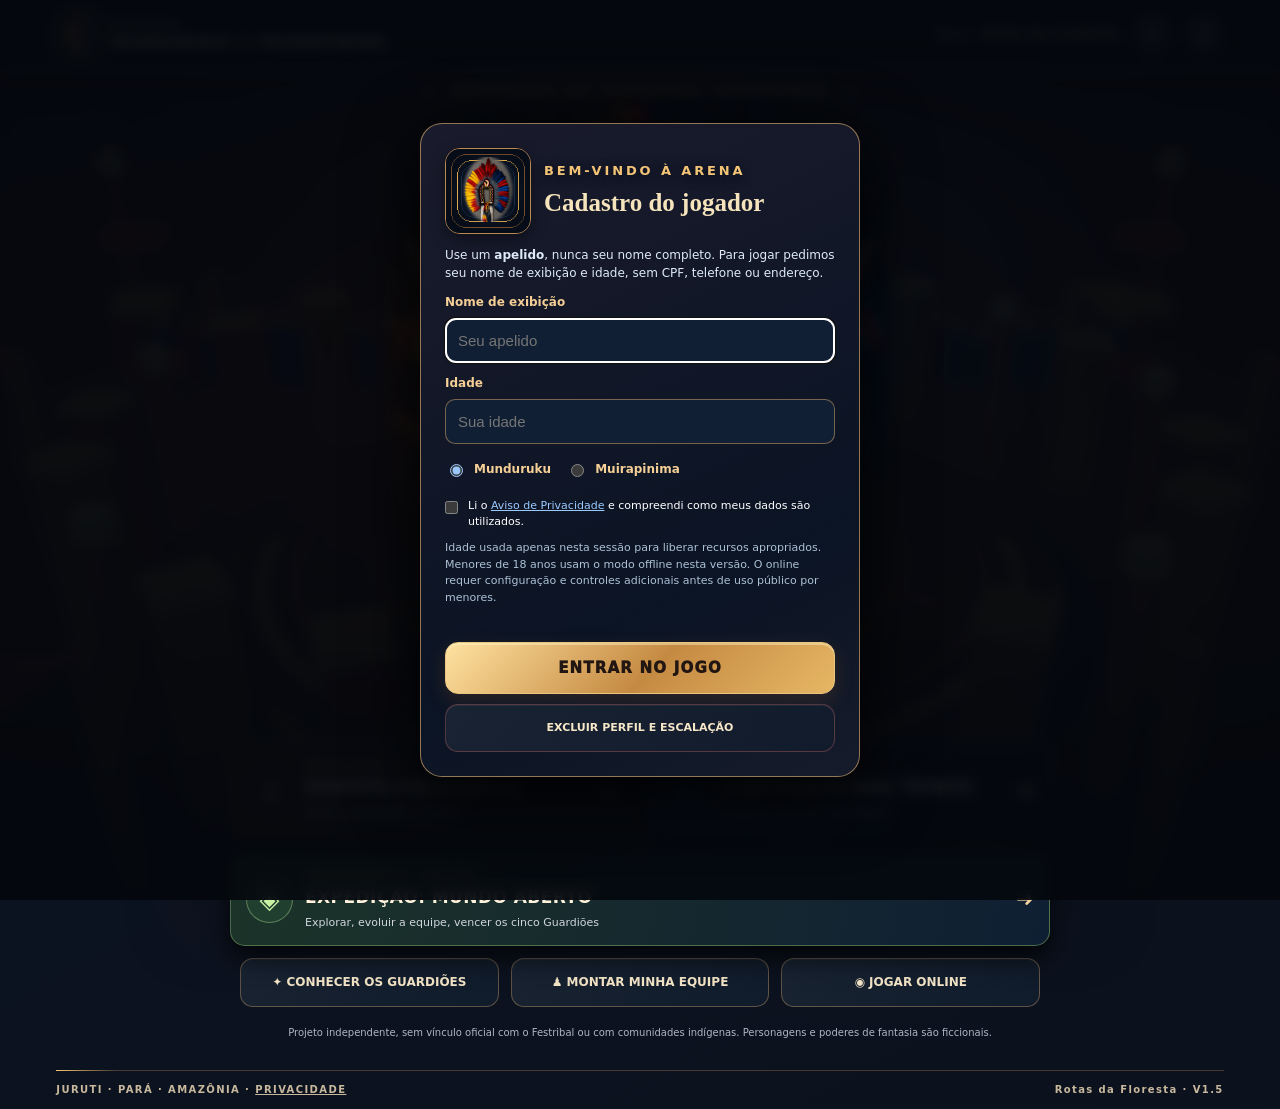
==== index.html @ d00870d1 "Add files via upload" ====
<!doctype html>
<html lang="pt-BR">
<head>
  <meta charset="utf-8">
  <meta name="viewport" content="width=device-width,initial-scale=1,viewport-fit=cover,maximum-scale=1,user-scalable=no">
  <meta name="theme-color" content="#0b1425">
  <meta name="description" content="Jogo independente inspirado no Festribal de Juruti. Duas tribos, três modos: disputa folclórica e confronto de fantasia.">
  <meta name="application-name" content="Batalha Munduruku vs Muirapinima">
  <meta name="mobile-web-app-capable" content="yes">
  <meta name="apple-mobile-web-app-capable" content="yes">
  <meta name="apple-mobile-web-app-status-bar-style" content="black-translucent">
  <meta property="og:title" content="Batalha Munduruku vs Muirapinima">
  <meta property="og:description" content="O duelo das tribos em duas modalidades — ritmo e confronto.">
  <meta property="og:image" content="./logo-oficial.webp">
  <link rel="icon" type="image/png" href="./favicon.png">
  <link rel="manifest" href="./manifest.webmanifest">
  <link rel="stylesheet" href="./styles.css">
  <link rel="stylesheet" href="./expedition.css"><link rel="stylesheet" href="./guardians.css"><link rel="stylesheet" href="./trails.css">
  <title>Batalha Munduruku vs Muirapinima</title>
</head>
<body>
<div id="app">
  <div class="stage" id="stage"><canvas id="world" aria-label="Arena tridimensional estilizada em movimento"></canvas><div class="stage-vignette"></div></div>
  <header class="topbar">
    <div class="brand"><img class="brand-symbol" src="./favicon.png" alt="Cocar do jogo" width="40" height="40"><div class="brand-name">BATALHA <strong>MUNDURUKU <em>VS</em> MUIRAPINIMA</strong></div></div>
    <div class="top-actions"><span class="edition">V1.5 · ROTAS DA FLORESTA</span><button id="accountBtn" class="icon-button account-icon" title="Meu cadastro" aria-label="Meu cadastro">♙</button><button id="muteBtn" class="icon-button" title="Ativar/desativar som" aria-label="Ativar ou desativar som">♫</button></div>
  </header>
  <main>
    <section id="homeScreen" class="screen home-screen active">
      <div class="hero-tag"><span class="ornament-dot">◆</span> INSPIRADO NO FESTRIBAL JURUTIENSE <span class="ornament-dot">◆</span></div>
      <div class="hero-brand"><img class="hero-logo" src="./logo-oficial.webp" alt="Logo Batalha Munduruku vs Muirapinima com cocar amarelo e vermelho à esquerda, azul e vermelho à direita e penas vermelhas no centro" width="1050" height="1050" fetchpriority="high"></div>
      <h1 class="visually-hidden">Batalha Munduruku vs Muirapinima</h1>
      <p class="hero-text">Duas tribos. Duas arenas. <strong>Um mundo para explorar.</strong></p>
      <div id="playerWelcome" class="player-welcome" aria-live="polite">Cadastre seu apelido para começar.</div>
      <div class="tribe-counters" aria-live="polite">
        <div><span class="counter-red">✦</span><small>MUNDURUKU</small><strong id="countMunduruku">—</strong></div>
        <span class="counter-vs">VS</span>
        <div><span class="counter-blue">✦</span><small>MUIRAPINIMA</small><strong id="countMuirapinima">—</strong></div>
      </div>
      <div class="counts-caption" id="counterNote">Cadastros online por tribo • conectar Supabase para exibir</div>
      <div class="mode-grid">
        <button id="festivalMode" class="mode-card festival-card">
          <span class="mode-icon">♫</span><span class="mode-body"><span class="mode-kicker">MODALIDADE 01</span><strong>DISPUTA FOLCLÓRICA</strong><small>Ritmo, coreografia e jurados</small></span><span class="mode-arrow">➜</span>
        </button>
        <button id="duelMode" class="mode-card duel-card">
          <span class="mode-icon">⚔</span><span class="mode-body"><span class="mode-kicker">MODALIDADE 02</span><strong>CONFRONTO DAS TRIBOS</strong><small>Combos e poderes de fantasia</small></span><span class="mode-arrow">➜</span>
        </button>
        <button id="expeditionMode" class="mode-card expedition-card"><span class="mode-icon">◈</span><span class="mode-body"><span class="mode-kicker">MODALIDADE 03 · OFFLINE</span><strong>EXPEDIÇÃO: MUNDO ABERTO</strong><small>Explorar, evoluir a equipe, vencer os cinco Guardiões</small></span><span class="mode-arrow">➜</span></button>
      </div>
      <div class="extra-modes"><button id="guardianGuide" class="secondary-btn">✦ CONHECER OS GUARDIÕES</button><button id="teamsBtn" class="secondary-btn">♟ MONTAR MINHA EQUIPE</button><button id="onlineBtn" class="secondary-btn">◉ JOGAR ONLINE</button></div>
      <p class="disclaimer">Projeto independente, sem vínculo oficial com o Festribal ou com comunidades indígenas. Personagens e poderes de fantasia são ficcionais.</p>
    </section>
    <section id="selectScreen" class="screen choose-screen" aria-hidden="true">
      <div class="screen-head"><button id="backSelect" class="ghost-btn">‹ Voltar</button><div><div class="eyebrow" id="modeEyebrow">ESCOLHA SUA TRIBO</div><h2>Prepare sua apresentação</h2></div></div>
      <div class="tribe-grid">
        <button class="tribe-card selected" data-tribe="munduruku" aria-pressed="true">
          <span class="tribe-crown" aria-hidden="true"><i></i><i></i><i></i><i></i><i></i><i></i><i></i></span><img class="tribe-art" alt="" src="./assets/avatar-realista-munduruku.webp">
          <strong>MUNDURUKU</strong><span>Vermelho & amarelo</span><small>Universo Munduruku</small>
        </button>
        <button class="tribe-card tribe-mui" data-tribe="muirapinima" aria-pressed="false">
          <span class="tribe-crown" aria-hidden="true"><i></i><i></i><i></i><i></i><i></i><i></i><i></i></span><img class="tribe-art" alt="" src="./assets/avatar-realista-muirapinima.webp">
          <strong>MUIRAPINIMA</strong><span>Azul & vermelho</span><small>Aldeia Muirapinima</small>
        </button>
      </div>
      <div class="select-bottom"><div class="row-label">PERSONAGEM <small>escolha um perfil</small></div><div class="roles" id="roles"></div>
        <div class="row-label">ARENA <small>local da apresentação</small></div><div class="arena-switch"><button class="arena-btn selected" data-arena="munduruku">☀ Universo Munduruku</button><button class="arena-btn" data-arena="muirapinima">✦ Aldeia Muirapinima</button></div>
        <button id="startBtn" class="primary-btn">COMEÇAR <span>➜</span></button></div>
    </section>
    <section id="playScreen" class="screen play-screen" aria-hidden="true">
      <div class="play-hud"><div class="combatant"><div class="identity"><span id="playerLabel">Munduruku</span><b>VOCÊ</b></div><div class="bar-back"><div class="bar-fill" id="playerBar"></div></div><div class="mini-stat" id="playerStat">0 pontos</div></div>
      <div class="middle-hud"><div id="roundLabel">RODADA 1</div><strong id="timerLabel">00:25</strong><small id="actLabel">CANTO & DANÇA</small></div>
      <div class="combatant enemy"><div class="identity"><span id="cpuLabel">Muirapinima</span><b>CPU</b></div><div class="bar-back"><div class="bar-fill" id="cpuBar"></div></div><div class="mini-stat" id="cpuStat">0 pontos</div></div></div>
      <div id="toast" class="toast"></div>
      <div id="festivalPanel" class="game-panel festival-panel">
        <div class="beat-top"><span class="beat-instruction">TOQUE NO TEMPO CERTO</span><span id="comboLabel">COMBO × 0</span></div>
        <div class="beat-row"><span class="beat-side">♫</span><div class="beat-track"><div class="beat-target"></div><div id="beatCue" class="beat-cue"></div></div><span class="beat-side">✦</span></div>
        <div class="festival-buttons"><button id="beatBtn" class="control-btn rhythm-btn">TOCAR NO RITMO <span>♪</span></button><button id="festivalPower" class="control-btn power-btn">ESPECIAL <span id="festivalCharge">0%</span></button></div>
        <div class="tiny-help">TECLADO: ESPAÇO = ritmo · E = especial</div>
      </div>
      <div id="duelPanel" class="game-panel duel-panel hidden"><div class="duel-controls"><div class="left-controls"><button id="moveLeft" class="control-btn move-btn" aria-label="Mover para esquerda">◀</button><button id="moveRight" class="control-btn move-btn" aria-label="Mover para direita">▶</button></div><div class="right-controls"><button id="defendBtn" class="control-btn def-btn">DEFENDER</button><button id="attackBtn" class="control-btn atk-btn">GOLPE</button><button id="specialBtn" class="control-btn spec-btn">PODER <span id="duelCharge">0%</span></button></div></div><div class="tiny-help">A/D ou ←/→: mover · J: golpear · K: defender · L: poder</div></div>
      <button id="leaveBtn" class="leave-btn">✕ Encerrar</button>
    </section>
    <section id="resultScreen" class="screen result-screen" aria-hidden="true"><div class="result-card"><img src="./favicon.png" class="result-crest" width="94" height="94" alt="Símbolo Batalha das Tribos"><div class="result-ornament">✦</div><div class="eyebrow" id="resultSubtitle">FIM DA DISPUTA</div><h2 id="resultHeading">VITÓRIA!</h2><p id="resultDescription">Sua tribo conquistou a arena.</p><div class="score-summary"><div><small>VOCÊ</small><strong id="finalPlayer">0</strong></div><div class="summary-vs">VS</div><div><small>RIVAL</small><strong id="finalCpu">0</strong></div></div><div id="judgeBoard" class="judge-board hidden"></div><div id="recordLine" class="record-line"></div><button id="rematchBtn" class="primary-btn">JOGAR NOVAMENTE <span>↻</span></button><button id="returnHomeBtn" class="secondary-btn">VOLTAR AO MENU</button></div></section>
    <section id="teamsScreen" class="screen extra-screen" aria-hidden="true">
      <div class="screen-head"><button id="teamsBack" class="ghost-btn">‹ Voltar</button><div><div class="eyebrow">EQUIPE OFFLINE</div><h2>Escalação da sua tribo</h2></div></div>
      <div class="extra-card"><div class="panel-banner"><img src="./favicon.png" width="62" height="62" alt=""><div><b>CLÃ DA SUA TRIBO</b><span>Monte sua escalação de guerreiros</span></div></div><p>Monte uma equipe de três personagens fictícios. O capitão joga as partidas; os demais ficam na escalação para futuras modalidades em grupo.</p>
        <label>Nome da equipe <input id="teamName" type="text" maxlength="26" placeholder="Ex.: Guardiões do Rio" autocomplete="off"></label>
        <label>Capitão <select id="captainSelect"><option value="tuxaua">Tuxaua · equilíbrio</option><option value="paje">Pajé · especial</option><option value="guerreira">Guerreira · agilidade</option></select></label>
        <div id="teamRoster" class="team-roster"></div>
        <button id="teamSave" class="primary-btn">SALVAR ESCALAÇÃO ✓</button><p id="teamMessage" class="small-note" aria-live="polite"></p>
      </div>
    </section>
    <section id="onlineScreen" class="screen extra-screen" aria-hidden="true">
      <div class="screen-head"><button id="onlineBack" class="ghost-btn">‹ Voltar</button><div><div class="eyebrow">DUELO ENTRE DOIS CELULARES</div><h2>Sala online privada</h2></div></div>
      <div class="extra-card"><div class="panel-banner"><img src="./favicon.png" width="62" height="62" alt=""><div><b>ARENA CONECTADA</b><span>Duelo entre duas tribos</span></div></div><p id="onlineStatus" role="status">Verificando conexão…</p>
        <div id="onlineOptions"><label>Modalidade <select id="onlineMode"><option value="festival">Disputa folclórica</option><option value="duel">Confronto de fantasia</option></select></label>
        <button id="createRoom" class="primary-btn">CRIAR SALA</button>
        <div class="or-divider">OU</div>
        <label>Código da sala <input id="roomCodeInput" type="text" maxlength="6" placeholder="EX.: A1B2C3" autocomplete="off" autocapitalize="characters"></label>
        <button id="joinRoom" class="secondary-btn">ENTRAR NA SALA</button></div>
        <div id="onlineWaiting" class="hidden"><h3 id="waitingHeading">Aguardando oponente…</h3><p>Código para compartilhar com a pessoa da tribo adversária:</p><div class="code-row"><strong id="roomCode">------</strong><button id="copyCode" class="ghost-btn">Copiar</button></div><p id="roomWaitingInfo"></p><button id="cancelRoom" class="secondary-btn">SAIR DA SALA</button></div>
        <p class="small-note">Sem chat ou mensagens entre participantes. Um jogador por tribo; partidas sincronizadas pelo servidor. O online exige Supabase configurado e conexão ativa.</p>
      </div>
    </section>
    <section id="onlineMatchScreen" class="screen extra-screen online-match-screen" aria-hidden="true">
      <div class="extra-card match-card"><div class="match-watermark" aria-hidden="true"></div>
        <div class="match-top"><span id="matchMode">DISPUTA ONLINE</span><strong id="matchTimer">00:60</strong></div>
        <div class="match-score"><div><small id="matchOwnName">VOCÊ</small><strong id="matchOwnScore">0</strong><div id="matchOwnMeter" class="meter"><span></span></div></div><b>VS</b><div><small id="matchOpponentName">RIVAL</small><strong id="matchOpponentScore">0</strong><div id="matchOpponentMeter" class="meter"><span></span></div></div></div>
        <div class="match-feedback" id="matchFeedback" role="status">Aguardando início…</div>
        <div class="match-actions" id="matchActions"><button id="matchBeat" class="primary-btn">♫ TOCAR NO RITMO</button><button id="matchStrike" class="primary-btn hidden">⚡ GOLPEAR</button><button id="matchGuard" class="secondary-btn hidden">◈ DEFENDER</button><button id="matchSpecial" class="secondary-btn">✦ ESPECIAL</button></div>
        <div class="small-note" id="matchHelp">Toque nos pulsos luminosos. A pontuação é confirmada pelo servidor.</div>
        <button id="exitMatch" class="secondary-btn">ENCERRAR PARTICIPAÇÃO</button>
      </div>
    </section>

    <section id="expeditionScreen" class="screen expedition-screen" aria-hidden="true" aria-label="Expedição mundo aberto"><div id="expLookArea" class="exp-look-area" aria-label="Arraste para girar a câmera"></div>
      <div class="exp-top">
        <div class="exp-crest"><img id="expCrest" src="./icon-192.png" alt="Cocar das tribos"><div><b id="expTribe">MUNDURUKU</b><small id="expRegion">UNIVERSO MUNDURUKU</small></div></div>
        <div class="exp-quest"><span>MISSÃO · ABASTECIMENTO DA ALDEIA</span><strong id="expObjective">Colete alimentos pelo mapa</strong><div class="exp-progress"><i id="expProgress"></i></div><small id="expMissionCount">0/5 alimentos · 0/2 peixes · 0/2 caças · 0/3 amuletos</small></div>
        <div class="exp-minimap-wrap"><canvas id="expMinimap" width="150" height="150" aria-label="Minimapa da expedição"></canvas><button id="expMapBtn" title="Mapa completo">MAPA ⤢</button></div>
      </div>
      <div class="exp-squad" id="expSquad" aria-live="polite"></div><div id="expLevelLabel" class="exp-level">NÍVEL 1 · PODER 75</div><button id="expGuardians" class="exp-guardians" type="button">✦ GUARDIÕES <small id="expGuardianCount">0/5</small></button><button id="expTrails" class="exp-trails" type="button">◈ ROTAS <small id="expTrailCount">0/4</small></button><div class="exp-waypoint" aria-live="off"><span id="expWaypointArrow" class="exp-waypoint-arrow">↑</span><strong id="expWaypoint">Siga até o objetivo</strong></div>
      <div class="exp-hint" id="expHint">Caminhe pelo mapa e encontre itens brilhantes.</div><div id="expBossHud" class="exp-boss-hud" hidden><b id="expBossName">GUARDIÃO</b><small id="expBossInfo">Área de desafio</small><div class="exp-boss-meter"><i id="expBossFill"></i></div></div>
      <div class="exp-tools" id="expTools" aria-label="Inventário rápido">
        <button data-exp-tool="lança" class="selected"><img src="./assets/lança.webp" alt="">Lança</button>
        <button data-exp-tool="arco"><img src="./assets/arco.webp" alt="">Arco</button>
        <button data-exp-tool="escudo"><img src="./assets/escudo.webp" alt="">Escudo</button>
        <button data-exp-tool="bolsa"><img src="./assets/bolsa.webp" alt="">Bolsa</button>
      </div>
      <div class="exp-joy" id="expJoystick" role="group" aria-label="Joystick para movimentação"><div id="expStick"></div></div>
      <div class="exp-actions"><button id="expRun" class="exp-action"><span>➤</span>CORRER</button><button id="expAttack" class="exp-action exp-attack"><span>⚔</span>CONFRONTO</button><button id="expInteract" class="exp-action exp-main"><span>✋</span>COLETAR</button><button id="expCommand" class="exp-action"><span>♟</span>EQUIPE</button></div>
      <button id="expLeave" class="exp-leave">✕ Menu</button>
      <div id="expMessage" class="exp-message" role="status" aria-live="polite"></div>
      <dialog id="expInventory" class="exp-dialog"><h2>🎒 Mochila e missão</h2><div id="expInventoryContent"></div><p>Recursos e pontuação são salvos apenas neste aparelho. Itens de fantasia, sem conexão com ritos reais.</p><button id="expCloseInventory" class="primary-btn">FECHAR</button></dialog>
      <dialog id="expTrailsDialog" class="exp-dialog exp-trails-dialog"><h2>◈ Rotas da Floresta</h2><p>Explore livremente e encontre os quatro marcos. Cada descoberta concede experiência uma única vez por tribo e arena. Selecione uma rota para seguir a seta no topo.</p><div id="expTrailCards" class="exp-trail-cards"></div><button id="expCloseTrails" class="primary-btn">VOLTAR À EXPEDIÇÃO</button></dialog><dialog id="expFullMap" class="exp-dialog"><h2>🗺 Mapa da expedição</h2><canvas id="expBigMap" width="340" height="340"></canvas><p id="expMapLegend">🟡 Alimentos · 🔵 Pesca · 🟣 Amuletos · 🔴 Rivais · ◆ Guardiões · 🟠 Rotas</p><button id="expCloseMap" class="primary-btn">VOLTAR À EXPLORAÇÃO</button></dialog>
    </section>
  </main>
      <dialog id="expGuardianDialog" class="exp-dialog guardian-dialog"><div class="guardian-header"><div><small class="guardian-eyebrow">MISSÕES LENDÁRIAS · MODO OFFLINE</small><h2>✦ Os cinco Guardiões</h2><p>Explore o território, fortaleça sua tribo e supere os desafios. Avance em ordem para liberar novos desafios.</p></div><img src="./favicon.png" alt="Cocar" width="68" height="68"></div>
        <div class="guardian-progress"><strong id="guardianCurrentLevel">Nível 1</strong><span>Progresso salvo por tribo neste aparelho</span></div>
        <div class="guardian-mode"><button id="guardianTeamMode" class="secondary-btn selected" type="button">♟ EQUIPE DE 3</button><button id="guardianSoloMode" class="secondary-btn" type="button">♙ SOZINHO</button></div>
        <p class="guardian-note">O modo solo exige níveis maiores. No modo equipe, os dois aliados ajudam na defesa. A vitória sobre cada Guardião libera um amuleto e mais poder. As representações são fantasia inspirada em lendas de diferentes tradições.</p>
        <div id="expGuardianList" class="guardian-list"></div><button id="guardianClose" class="primary-btn">VOLTAR AO JOGO</button><button id="guardianReset" class="secondary-btn danger-btn" type="button">REINICIAR SOMENTE PROGRESSO DOS GUARDIÕES</button>
      </dialog>
  <dialog id="accessDialog" class="access-dialog"><form method="dialog" id="accessForm">
      <div class="access-heading"><img src="./favicon.png" width="86" height="86" alt="Cocar símbolo das duas tribos"><div><div class="hero-tag">BEM-VINDO À ARENA</div><h2>Cadastro do jogador</h2></div></div>
      <p>Use um <strong>apelido</strong>, nunca seu nome completo. Para jogar pedimos seu nome de exibição e idade, sem CPF, telefone ou endereço.</p>
      <label>Nome de exibição <input id="playerNick" type="text" maxlength="24" minlength="2" autocomplete="nickname" required placeholder="Seu apelido"></label>
      <label>Idade <input id="playerAge" type="number" min="1" max="120" required inputmode="numeric" placeholder="Sua idade"></label>
      <div class="dialog-tribes"><label><input type="radio" name="faveTribe" value="munduruku" checked> Munduruku</label><label><input type="radio" name="faveTribe" value="muirapinima"> Muirapinima</label></div>
      <label class="check-label"><input id="privacyAgree" type="checkbox" required><span>Li o <a href="./privacidade.html" target="_blank" rel="noopener">Aviso de Privacidade</a> e compreendi como meus dados são utilizados.</span></label>
      <p class="small-note">Idade usada apenas nesta sessão para liberar recursos apropriados. Menores de 18 anos usam o modo offline nesta versão. O online requer configuração e controles adicionais antes de uso público por menores.</p>
      <div id="accessError" class="form-error" role="alert"></div><button class="primary-btn" type="submit">ENTRAR NO JOGO</button><button id="deleteProfile" type="button" class="secondary-btn danger-btn">EXCLUIR PERFIL E ESCALAÇÃO</button>
    </form></dialog>
  <footer class="footer"><span>JURUTI · PARÁ · AMAZÔNIA · <a href="./privacidade.html" class="privacy-footer">PRIVACIDADE</a></span><span id="statusLine">Rotas da Floresta · V1.5</span></footer>
</div>
<script src="./config.js" defer></script>
<script src="./game.js" defer></script>
<script src="./social.js" defer></script>
<script src="./exploration.js" defer></script>
<script src="./guardians.js" defer></script>
<script src="./trails.js" defer></script>
</body>
</html>
---- styles.css ----
:root{color-scheme:dark;--bg:#080f1d;--cream:#fff0d4;--gold:#ffd36e;--blue:#45b5ff;--red:#f34753;--stroke:rgba(255,255,255,.14);--glass:rgba(8,17,34,.82)}
*{box-sizing:border-box}html,body{height:100%;margin:0;overscroll-behavior:none}body{font:500 15px/1.4 system-ui,-apple-system,"Segoe UI",Roboto,Arial,sans-serif;background:var(--bg);color:#fff;user-select:none;-webkit-user-select:none}button{font:inherit;cursor:pointer;color:inherit;border:0;-webkit-tap-highlight-color:transparent}button:focus-visible{outline:3px solid #ffe181;outline-offset:3px}button:disabled{opacity:.45;cursor:not-allowed}.hidden{display:none!important}#app{position:relative;isolation:isolate;min-height:100svh;overflow:hidden;background:radial-gradient(circle at 50% 25%,#102542,#070d17 76%)}.stage{position:fixed;inset:0;z-index:-2;overflow:hidden}.stage canvas{width:100%;height:100%;display:block}.stage-vignette{position:absolute;inset:0;pointer-events:none;background:linear-gradient(180deg,rgba(4,8,16,.18),rgba(5,11,22,.07) 36%,rgba(5,10,23,.45) 73%,#050b16 100%),radial-gradient(ellipse at center,transparent 26%,rgba(0,0,0,.38) 100%)}.topbar{position:relative;z-index:9;display:flex;align-items:center;justify-content:space-between;gap:12px;width:100%;padding:17px clamp(16px,4.4vw,58px);background:linear-gradient(#080d1bdb,transparent)}.brand{display:flex;align-items:center;gap:9px}.brand-symbol{display:grid;place-items:center;font-size:28px;width:40px;height:40px;border-radius:12px;background:linear-gradient(120deg,#ed3339,#f3bc46 47%,#146de7);box-shadow:0 4px 22px #ff79313b}.brand-name{font-size:10px;letter-spacing:.17em;font-weight:800;line-height:1.4}.brand-name strong{display:block;font-size:clamp(11px,1.3vw,16px);letter-spacing:.02em}.brand-name em{font-size:.8em;color:var(--gold);font-style:normal}.top-actions{display:flex;align-items:center;gap:13px}.edition{font-size:10px;letter-spacing:.15em;color:#bdd0e1;font-weight:800}.icon-button{border:1px solid var(--stroke);border-radius:50%;width:39px;height:39px;background:#192942b9;font-size:19px}.icon-button.muted{opacity:.55;text-decoration:line-through}.screen{display:none}.screen.active{display:block}.home-screen{width:min(1080px,95vw);margin:min(6vh,58px) auto 28px;text-align:center}.hero-tag,.eyebrow{color:#ffd279;letter-spacing:.22em;font-size:clamp(9px,1.2vw,13px);font-weight:900;text-shadow:0 2px 14px #000}.home-screen h1{font-weight:1000;text-shadow:0 5px 28px #02050bac;font-size:clamp(34px,6vw,78px);letter-spacing:-.05em;line-height:.98;margin:15px 0}.home-screen h1 span{display:block}.gradient-word{background:linear-gradient(180deg,#fff9e9 5%,#ffdc84 33%,#ef522d 76%,#af1826);-webkit-background-clip:text;background-clip:text;color:transparent;filter:drop-shadow(0 4px 7px #0008)}.blue-word{background-image:linear-gradient(180deg,#fff 4%,#7cceff 33%,#318dfa 65%,#df314d)}.home-screen h1 small{display:block;color:#fff;font-size:clamp(12px,1.5vw,18px);letter-spacing:.42em;line-height:1.5}.hero-text{font-size:clamp(13px,1.6vw,17px);margin:12px auto 20px;color:#e4e8f3;max-width:550px}.mode-grid{display:grid;grid-template-columns:1fr 1fr;gap:14px;max-width:720px;margin:22px auto}.mode-card{padding:17px;min-height:92px;display:flex;gap:12px;text-align:left;align-items:center;border:1px solid #ffc35a6b;border-radius:19px;background:linear-gradient(115deg,#36231fe6,#150f1cca);box-shadow:0 9px 29px #0007;transition:transform .2s,background .2s}.mode-card:hover{transform:translateY(-3px)}.duel-card{border-color:#70aaff70;background:linear-gradient(115deg,#1b2e4bea,#101425db)}.mode-icon{font-size:32px;color:#ffd36e;width:40px;flex-shrink:0;text-align:center}.duel-card .mode-icon{color:#7eccff}.mode-body{flex:1}.mode-body strong{display:block;font-size:clamp(12px,1.5vw,16px);letter-spacing:.025em}.mode-body small{display:block;font-size:11px;color:#cad4e1;margin-top:5px}.mode-arrow{font-size:22px;color:#ffe5a4}.disclaimer{font-size:10px;line-height:1.5;color:#bac5d7;max-width:680px;margin:18px auto}.footer{z-index:4;position:relative;display:flex;justify-content:space-between;align-items:center;gap:10px;margin:10px clamp(16px,4.4vw,58px) 0;padding:12px 0;color:#b0bfd0;letter-spacing:.14em;font-size:10px;font-weight:700;border-top:1px solid #ffffff19}.screen-head{display:flex;gap:22px;align-items:center;margin:4px 0 20px}.screen-head h2{font-size:clamp(22px,3vw,38px);margin:0}.choose-screen{max-width:920px;margin:0 auto;padding:0 22px 24px}.ghost-btn{background:#10233bbf;padding:12px 16px;border:1px solid var(--stroke);border-radius:14px;flex-shrink:0}.tribe-grid{display:grid;grid-template-columns:1fr 1fr;gap:17px}.tribe-card{border:2px solid #ffffff30;border-radius:20px;min-height:192px;padding:12px;display:flex;flex-direction:column;align-items:center;justify-content:center;background:linear-gradient(140deg,#432218e9,#1e1520e9);position:relative;box-shadow:0 5px 22px #0008}.tribe-card.selected{border-color:#ffd966;box-shadow:0 0 0 2px #ffd96630,0 6px 28px #000a}.tribe-card.tribe-mui{background:linear-gradient(140deg,#153d68e9,#28172fe9)}.tribe-card.tribe-mui.selected{border-color:#72b9ff;box-shadow:0 0 0 2px #49a8ff35,0 6px 28px #000a}.tribe-card strong{font-weight:950;font-size:clamp(14px,2.6vw,23px);letter-spacing:.045em}.tribe-card span:not(.tribe-crown){font-size:12px;color:#ffdfaa}.tribe-card.tribe-mui span:not(.tribe-crown){color:#a5dafa}.tribe-card small{font-size:11px;margin-top:6px;color:#e6e9ec}.tribe-crown{display:flex;gap:1px;height:68px;align-items:flex-end;margin:0 0 12px}.tribe-crown i{display:block;width:14px;height:50px;border-radius:95% 6% 80% 9%;background:linear-gradient(100deg,#c21925,#fb453a,#9e1a1b);transform:rotate(-27deg);filter:drop-shadow(0 3px 2px #0007);transform-origin:bottom}.tribe-crown i:nth-child(2){height:59px;transform:rotate(-20deg);background:linear-gradient(100deg,#ffbc17,#fff096,#c08016)}.tribe-crown i:nth-child(3){height:64px;transform:rotate(-12deg)}.tribe-crown i:nth-child(4){height:70px;transform:rotate(0deg);background:linear-gradient(100deg,#ffbc17,#fff096,#c08016)}.tribe-crown i:nth-child(5){height:64px;transform:rotate(12deg)}.tribe-crown i:nth-child(6){height:59px;transform:rotate(20deg);background:linear-gradient(100deg,#ffbc17,#fff096,#c08016)}.tribe-crown i:nth-child(7){height:50px;transform:rotate(27deg)}.tribe-mui .tribe-crown i:nth-child(even){background:linear-gradient(100deg,#1b57be,#63c8ff,#113776)}.tribe-mui .tribe-crown i:nth-child(odd){background:linear-gradient(100deg,#9e0c33,#f44b6c,#941124)}.select-bottom{margin-top:14px;border:1px solid var(--stroke);background:#0a1527d9;backdrop-filter:blur(10px);border-radius:18px;padding:16px}.row-label{font-size:12px;font-weight:900;letter-spacing:.13em;color:#ffd078;margin:7px 0 9px}.row-label small{margin-left:9px;color:#adc2d4;text-transform:none;letter-spacing:0;font-weight:500}.roles,.arena-switch{display:flex;gap:9px}.role-btn,.arena-btn{flex:1;border:1px solid #ffffff35;border-radius:11px;background:#15273d;padding:11px 8px;font-weight:700;font-size:12px}.role-btn.selected,.arena-btn.selected{background:#4b3f22;border-color:#ffd36b;color:#ffdf8a}.arena-btn[data-arena=muirapinima].selected{background:#1d4161;border-color:#69b8ff;color:#aad9ff}.role-btn small{display:block;color:#c2cedd;font-size:10px;font-weight:500}.primary-btn{width:100%;min-height:52px;border-radius:13px;background:linear-gradient(95deg,#ffb62c,#f5723a);color:#201526;box-shadow:0 6px 19px #e9702260;font-size:15px;font-weight:1000;letter-spacing:.08em;margin-top:15px}.primary-btn span{margin-left:10px}.secondary-btn{width:100%;border:1px solid #ffffff3b;border-radius:13px;padding:15px;background:#142841c7;margin-top:10px;font-weight:800}.play-screen{position:absolute;inset:0;z-index:2;pointer-events:none}.play-screen.active{display:block}.play-hud{position:absolute;top:79px;left:3%;width:94%;display:grid;grid-template-columns:1fr minmax(130px,25%) 1fr;gap:12px;align-items:start}.combatant{border:1px solid #e7c17953;background:#080e1ab5;padding:10px;border-radius:12px;box-shadow:0 7px 20px #0007}.combatant.enemy{border-color:#619dff70}.identity{display:flex;align-items:center;justify-content:space-between;gap:6px;font-size:12px;font-weight:900}.identity b{font-size:10px;letter-spacing:.12em;color:#ffe9a9}.enemy .identity b{color:#a6d7ff}.bar-back{height:14px;background:#ffffff22;border-radius:20px;margin:9px 0 5px;overflow:hidden}.bar-fill{height:100%;width:100%;background:linear-gradient(90deg,#e64449,#ffd34f);border-radius:20px;transition:width .18s}.enemy .bar-fill{background:linear-gradient(90deg,#278be9,#60d9ef)}.mini-stat{font-size:11px;color:#d5deed}.middle-hud{text-align:center;padding-top:2px;text-shadow:0 3px 15px #000}.middle-hud div{font-size:10px;letter-spacing:.15em;color:#ffde90;font-weight:900}.middle-hud strong{font-size:clamp(24px,4vw,44px);font-variant-numeric:tabular-nums;line-height:1.05}.middle-hud small{display:block;font-size:10px;letter-spacing:.09em}.toast{position:absolute;top:30%;left:50%;transform:translate(-50%,-50%) scale(.9);opacity:0;font-weight:1000;font-size:clamp(23px,5vw,55px);white-space:nowrap;pointer-events:none;text-shadow:0 3px 15px #000,0 0 24px #ffb22b;transition:opacity .15s,transform .15s}.toast.show{opacity:1;transform:translate(-50%,-50%) scale(1)}.game-panel{position:absolute;left:50%;bottom:max(3.5vh,29px);transform:translateX(-50%);width:min(94vw,730px);pointer-events:auto;border:1px solid #ffffff32;background:#081426df;border-radius:18px;padding:14px 18px 12px;backdrop-filter:blur(12px);box-shadow:0 12px 30px #000a}.beat-top{display:flex;justify-content:space-between;align-items:center;font-size:11px;font-weight:900;letter-spacing:.09em;color:#f5d899}.beat-track{height:30px;position:relative;flex:1;background:#ffffff16;border:1px solid #ffffff24;border-radius:99px;overflow:hidden}.beat-track:before{content:"";position:absolute;left:50%;top:0;bottom:0;width:1px;background:#ffffff91}.beat-target{position:absolute;top:-2px;left:calc(50% - 14px);height:34px;width:28px;border:3px solid #ffe98b;border-radius:50%;box-shadow:0 0 17px #fdd45188}.beat-cue{position:absolute;left:calc(100% - 33px);top:3px;width:22px;height:22px;border-radius:50%;background:linear-gradient(135deg,#ffd25f,#f15a56);box-shadow:0 0 16px #ffb260bb}.beat-row{display:flex;gap:13px;align-items:center;margin:11px 0}.beat-side{font-size:19px;color:#ffcd7b}.festival-buttons{display:flex;gap:11px}.control-btn{touch-action:none;min-height:55px;border:1px solid #ffffff50;border-radius:12px;font-weight:1000;letter-spacing:.02em;background:#243650;box-shadow:0 5px 13px #0007}.control-btn:active{transform:scale(.97)}.rhythm-btn{flex:2.3;background:linear-gradient(100deg,#d82e38,#f6a031);color:#fff;font-size:17px}.rhythm-btn span{font-size:27px;margin-left:6px}.power-btn{flex:1;background:linear-gradient(100deg,#245594,#187bb4);font-size:12px}.power-btn span,.spec-btn span{font-size:11px;color:#ffecaf;margin-left:5px}.tiny-help{text-align:center;font-size:10px;color:#acbaca;margin-top:8px}.duel-controls{display:flex;justify-content:space-between;gap:10px;align-items:end}.left-controls,.right-controls{display:flex;gap:8px}.move-btn{width:68px;background:#142f4d;font-size:24px}.def-btn,.atk-btn,.spec-btn{min-width:82px;padding:0 12px;font-size:12px}.def-btn{background:#364766}.atk-btn{background:#bb3746}.spec-btn{background:#205d97}.control-btn.engaged{background:#f9cf6c;color:#10192a}.leave-btn{position:absolute;top:170px;right:3%;border:1px solid #ffffff3c;background:#132338a8;border-radius:15px;padding:10px 13px;font-size:11px;pointer-events:auto}.result-screen{position:relative;z-index:5;min-height:calc(100svh - 147px);display:none;align-items:center;justify-content:center;padding:24px}.result-screen.active{display:flex}.result-card{width:min(440px,96vw);text-align:center;padding:28px;background:linear-gradient(150deg,#1a2e48f4,#0a1427f7);border:1px solid #ffe19b4a;border-radius:22px;box-shadow:0 20px 50px #000a;backdrop-filter:blur(10px)}.result-ornament{font-size:40px;color:#fdd174}.result-card h2{font-size:clamp(31px,6vw,48px);margin:6px 0;text-shadow:0 3px 12px #000}.result-card p{font-size:14px;color:#d9e5ef}.score-summary{display:flex;align-items:center;justify-content:center;gap:25px;background:#ffffff12;padding:15px;margin:15px 0;border-radius:14px}.score-summary div:not(.summary-vs){flex:1;display:flex;flex-direction:column}.score-summary small{color:#d1ddec;font-size:11px;letter-spacing:.12em}.score-summary strong{font-size:32px}.summary-vs{color:#ffc56c;font-weight:1000}.record-line{font-size:12px;color:#ffd981;margin:8px 0}@media (max-width:640px){.topbar{padding:11px 13px}.brand-symbol{width:34px;height:34px;font-size:21px}.brand-name{font-size:8px}.brand-name strong{font-size:10px}.edition{display:none}.home-screen{margin:6vh auto 25px}.home-screen h1{font-size:clamp(31px,9.5vw,52px)}.hero-tag{font-size:9px}.mode-grid{grid-template-columns:1fr;gap:10px;max-width:440px}.mode-card{min-height:78px;padding:11px 14px}.mode-icon{font-size:29px}.hero-text{max-width:315px}.disclaimer{max-width:340px;margin:10px auto}.footer{font-size:8px;margin:8px 13px 0}.screen-head h2{font-size:21px}.choose-screen{padding:0 13px 18px}.screen-head{gap:10px;margin:0 0 12px}.ghost-btn{padding:10px}.tribe-grid{gap:8px}.tribe-card{min-height:166px;padding:8px}.tribe-crown{transform:scale(.79);margin:-6px 0 -2px}.tribe-card strong{font-size:13px}.tribe-card small{font-size:9px}.tribe-card span:not(.tribe-crown){font-size:10px}.select-bottom{padding:12px}.row-label{margin:4px 0 7px}.role-btn{font-size:11px;padding:9px 5px}.arena-btn{font-size:10px;padding:10px 5px}.primary-btn{min-height:48px}.play-hud{top:62px;grid-template-columns:1fr 80px 1fr;gap:6px;left:2%;width:96%}.combatant{padding:7px}.identity{font-size:10px}.identity b{font-size:9px}.middle-hud strong{font-size:25px}.middle-hud small{font-size:8px}.middle-hud div{font-size:9px}.bar-back{height:10px;margin:7px 0}.mini-stat{font-size:10px}.game-panel{bottom:max(4vh,20px);padding:10px;width:96vw}.beat-row{margin:7px 0}.rhythm-btn{font-size:14px}.power-btn{font-size:11px}.tiny-help{font-size:9px}.move-btn{width:50px;min-height:52px}.def-btn,.atk-btn,.spec-btn{min-width:59px;min-height:52px;padding:0 5px;font-size:10px}.left-controls,.right-controls{gap:5px}.leave-btn{top:128px;padding:8px;font-size:10px}.toast{top:31%}}@media(max-height:690px){.home-screen{margin:0 auto}.home-screen h1{font-size:clamp(30px,6vh,55px);margin:8px 0}.hero-text{margin:6px auto}.mode-grid{margin:13px auto}.tribe-card{min-height:140px}.tribe-crown{height:48px;transform:scale(.6);margin:-13px 0 -6px}.select-bottom{padding:10px}.role-btn{padding:8px 3px}.row-label{margin:2px 0 5px}.primary-btn{min-height:42px;margin-top:10px}.play-hud{top:60px}}@media(prefers-reduced-motion:reduce){*{transition:none!important}}

.judge-board{margin-top:14px;padding:10px 12px;border:1px solid #ffffff2a;border-radius:12px;background:#09192a80;text-align:left}.judge-title{font-size:10px;color:#ffd47c;font-weight:900;letter-spacing:.12em;margin-bottom:7px}.judge-row{display:grid;grid-template-columns:1fr 65px 65px;gap:5px;align-items:center;padding:4px 0;border-bottom:1px solid #ffffff1a;font-size:11px;color:#e3ecf3}.judge-row b{text-align:right;color:#ffe4ae}.judge-row b:last-child{color:#a0ddff}.judge-foot{text-align:center;margin-top:8px;color:#a9b8cf;font-size:9px}

/* V1.1 cadastro, equipes e competição online */
.player-welcome{font-size:13px;color:#fff0ca;margin:5px auto 10px}.tribe-counters{display:flex;justify-content:center;align-items:center;gap:19px;max-width:510px;margin:5px auto}.tribe-counters>div{display:grid;grid-template-columns:18px auto;grid-template-rows:auto auto;gap:0 8px;min-width:140px;text-align:left;align-items:center;border-radius:14px;padding:8px 13px;background:#0b172bdb;border:1px solid #ffffff28}.tribe-counters span:not(.counter-vs){grid-row:1 / 3;font-size:25px}.tribe-counters small{font-size:9px;color:#cddbeb}.tribe-counters strong{font-size:20px}.counter-red{color:#ffb342}.counter-blue{color:#55b9ff}.counter-vs{font-weight:900;color:#ffe3a2}.counts-caption{font-size:10px;color:#c5ccda}.extra-modes{display:flex;max-width:720px;margin:0 auto;gap:12px}.extra-modes button{margin:0;flex:1;background:#15253bdd;min-height:48px;border-color:#ffffff4a;font-size:12px}.privacy-footer{color:inherit;text-decoration:underline}.extra-screen{position:relative;z-index:6;max-width:760px;min-height:65svh;margin:0 auto;padding:8px 20px 40px}.extra-card{border:1px solid #fff4c050;background:#081629ed;backdrop-filter:blur(13px);padding:23px;border-radius:20px;box-shadow:0 10px 35px #0009}.extra-card p{color:#e0e7f3;font-size:13px;line-height:1.55}.extra-card label,.access-dialog label:not(.check-label){display:flex;flex-direction:column;gap:7px;margin:12px 0;color:#ffe3a0;font-size:12px;font-weight:700}.extra-card input,.extra-card select,.access-dialog input[type="number"],.access-dialog input[type="text"]{width:100%;height:45px;padding:0 12px;color:#fff;background:#122840;border-radius:10px;border:1px solid #ffffff60;font-size:15px}.extra-card select{color:#fff}.roster-member{display:flex;align-items:center;gap:13px;border:1px solid #ffffff2d;background:#132438;padding:11px;margin:7px 0;border-radius:10px;font-size:13px}.roster-member span:first-child{color:#ffd378}.small-note{font-size:11px!important;color:#acc1d6!important;line-height:1.55}.or-divider{text-align:center;margin:15px 0;color:#ffcf82;font-size:11px;font-weight:bold}.code-row{display:flex;gap:10px;align-items:center;justify-content:center}.code-row strong{font-size:29px;letter-spacing:.16em}.match-top{display:flex;justify-content:space-between;font-size:12px;color:#ffdc9c}.match-top strong{font-size:30px}.match-score{display:grid;grid-template-columns:1fr auto 1fr;gap:12px;align-items:center;text-align:center;margin:16px 0}.match-score>div{border:1px solid #ffffff34;padding:10px;border-radius:14px;background:#11243aa8}.match-score small{display:block;font-size:11px;color:#e6eef7;min-height:30px}.match-score strong{display:block;font-size:40px}.match-score>b{color:#ffcf81}.meter{height:9px;background:#ffffff22;border-radius:6px;overflow:hidden}.meter span{display:block;width:100%;height:100%;background:linear-gradient(90deg,#e23c4a,#f4c250)}.match-score>div:last-child .meter span{background:linear-gradient(90deg,#287bdf,#57d8f7)}.match-feedback{text-align:center;min-height:38px;padding:10px;border:1px solid #ffffff37;background:#0e1e31c9;border-radius:10px;margin:15px 0;font-weight:800;color:#ffe8b0}.match-actions{display:grid;grid-template-columns:1fr 1fr;gap:10px}.match-actions button{margin:0;min-height:56px;font-size:12px}.match-actions button:first-child{grid-column:1 / -1}.match-actions button.on-beat{box-shadow:0 0 30px #ffd64d;transform:scale(1.025);filter:brightness(1.35)}.access-dialog{max-width:min(440px,95vw);border-radius:22px;border:1px solid #fbe29c87;background:#0b1b2e;color:#fff;padding:24px;box-shadow:0 15px 60px #000c;max-height:90svh;overflow:auto}.access-dialog::backdrop{background:#01040adf;backdrop-filter:blur(5px)}.access-dialog h2{font-size:26px;margin:9px 0}.access-dialog p{font-size:12px;color:#deebf7;line-height:1.5}.dialog-tribes{display:flex;gap:15px;margin:9px 0}.access-dialog .dialog-tribes label{display:flex;flex-direction:row;align-items:center;gap:8px;margin:5px 0;color:#e4eeff;font-size:12px}.check-label{display:flex;align-items:flex-start;gap:9px;font-size:11px;margin-top:15px}.access-dialog a{color:#85cfff}.form-error{color:#ff9e9e;font-size:12px;min-height:10px}
@media(max-width:620px){.player-welcome{font-size:11px}.tribe-counters{gap:7px}.tribe-counters>div{min-width:115px;padding:7px}.tribe-counters small{font-size:8px}.tribe-counters strong{font-size:17px}.extra-modes{gap:7px}.extra-modes button{font-size:10px;padding:12px 4px}.extra-card{padding:15px}.extra-screen{padding:4px 11px 30px}.access-dialog{padding:17px}.match-score{gap:5px}.match-score strong{font-size:30px}.match-score small{font-size:9px}}

.danger-btn{color:#ffa7a7;border-color:#ed73734d!important;font-size:11px!important}
/* V1.2 — identidade cinematográfica derivada da arte aprovada.
   A jogabilidade conserva o motor poligonal da V1.1. */
:root{
  --bg:#070d17;
  --cream:#fff4dc;
  --gold:#e7b563;
  --blue:#409be0;
  --red:#c83735;
  --stroke:rgba(238,191,114,.26);
  --glass:rgba(9,15,26,.92);
}
body{background:#080d17;color:#fff4e2}
#app{
  background:radial-gradient(ellipse at 10% 10%,rgba(132,45,15,.15),transparent 38%),
             radial-gradient(ellipse at 91% 24%,rgba(17,87,146,.16),transparent 39%),
             linear-gradient(150deg,#090e17,#0c1320 50%,#0b111d);
}
#app::before{
  content:"";position:absolute;inset:0;z-index:-1;pointer-events:none;
  background: url('./logo-oficial.webp') center top / min(95vw,950px) auto no-repeat;
  opacity:.065;filter:blur(28px) saturate(1.45);
}
.stage-vignette{
  background:linear-gradient(180deg,rgba(4,8,16,.48),rgba(3,9,20,.35) 29%,rgba(5,8,15,.50) 73%,rgba(4,8,14,.90) 100%),
             radial-gradient(ellipse at center,transparent 18%,rgba(0,0,0,.48) 100%);
}
.topbar{
  background:linear-gradient(180deg,rgba(4,9,17,.98),rgba(7,15,25,.90));
  border-bottom:1px solid rgba(221,160,80,.37);box-shadow:0 8px 30px rgba(0,0,0,.26);
  padding-top:11px;padding-bottom:11px;
}
.topbar::after{
  content:"";position:absolute;bottom:-1px;left:7%;right:7%;height:1px;
  background:linear-gradient(90deg,transparent,#e8b976,transparent);
}
.brand-symbol{
  object-fit:cover;width:47px;height:47px;border:1px solid #dcb46f;
  border-radius:12px;background:#0d1b2b;box-shadow:0 0 18px #bd733a42;
}
.brand-name{font-family:Georgia,'Times New Roman',serif;font-size:11px;color:#f1d6a9;letter-spacing:.20em}
.brand-name strong{color:#fff1d0;font-family:system-ui,-apple-system,'Segoe UI',sans-serif;font-size:clamp(10px,1.15vw,15px);letter-spacing:.06em;text-shadow:0 2px 4px #000}
.brand-name em{color:#e7ab68}
.edition{color:#e8c999;font-size:10px;letter-spacing:.12em}
.icon-button{border-color:#a67740a1;background:linear-gradient(150deg,#2a3141,#111827);color:#f6dba8}
.home-screen{
  max-width:920px;margin:clamp(4px,1.3vh,18px) auto 30px;position:relative;
}
.home-screen::before{
  content:"";pointer-events:none;position:absolute;top:60px;left:4%;right:4%;height:min(48vw,390px);z-index:-1;
  background:conic-gradient(from 160deg at 50% 45%,transparent 1%,#c533202b 18%,transparent 33%,#2983cb2a 66%,transparent 87%);
  filter:blur(55px);
}
.hero-tag,.eyebrow{color:#f3c476;text-shadow:0 3px 12px #070a14;font-family:system-ui,sans-serif}
.hero-tag{margin-top:5px}
.ornament-dot{font-size:9px;color:#f0bd65;margin:0 9px}
.hero-brand{position:relative;margin:-24px auto -36px;max-width:610px;isolation:isolate}
.hero-brand::before{
  content:"";position:absolute;inset:18% 8%;z-index:-1;border-radius:50%;
  background:linear-gradient(100deg,#e7561833,#09264d22 50%,#1476e044);filter:blur(25px);
}
.hero-logo{
  width:min(495px,85vw);max-width:100%;height:auto;display:block;margin:auto;
  filter:drop-shadow(0 12px 18px rgba(0,0,0,.58));
  -webkit-mask-image:radial-gradient(ellipse 67% 67% at 50% 48%,#000 60%,rgba(0,0,0,.96) 73%,transparent 96%);
  mask-image:radial-gradient(ellipse 67% 67% at 50% 48%,#000 60%,rgba(0,0,0,.96) 73%,transparent 96%);
}
.visually-hidden{position:absolute!important;width:1px!important;height:1px!important;overflow:hidden!important;clip:rect(0,0,0,0)!important;white-space:nowrap!important}
.hero-text{font-size:14px;letter-spacing:.025em;color:#e2d5c2;margin:5px auto 14px}
.hero-text strong{color:#f8ca79}
.player-welcome{color:#f6d9a6;margin:5px auto 9px}
.tribe-counters{max-width:480px;gap:10px}
.tribe-counters>div{
  min-width:140px;border-color:rgba(234,182,103,.39);
  background:linear-gradient(145deg,#261a17ec,#101c2df1);
  box-shadow:inset 0 1px 1px #ffffff11,0 9px 20px #0008;
}
.tribe-counters>div:last-child{background:linear-gradient(145deg,#152943ed,#1c1726ed);border-color:#4d99d27a}
.counter-vs{font-family:Georgia,serif;color:#f2cf92;font-size:17px}
.counts-caption{color:#c6c2b8}
.mode-grid{max-width:800px;gap:14px;margin:16px auto 12px}
.mode-card{
  min-height:98px;padding:15px;overflow:hidden;position:relative;
  border-radius:15px;border:1px solid #dba45f8c;
  background:linear-gradient(100deg,rgba(46,26,18,.99),rgba(12,18,29,.96) 75%),url('./assets/avatar-realista-munduruku.webp') center/cover;
  box-shadow:inset 0 1px 0 #fff2ca19,0 12px 27px #000b;
}
.mode-card::before{
  content:"";position:absolute;inset:0;pointer-events:none;
  background:url('./assets/avatar-realista-munduruku.webp') right center/auto 150% no-repeat;
  opacity:.17;filter:sepia(.2);
}
.mode-card.duel-card{
  border-color:#3e95d69f;background:linear-gradient(100deg,rgba(16,32,57,.99),rgba(10,15,28,.94) 75%),url('./assets/avatar-realista-muirapinima.webp') center/cover;
}
.mode-card.duel-card::before{background-image:url('./assets/avatar-realista-muirapinima.webp');opacity:.19}
.mode-card>*{position:relative;z-index:1}
.mode-card:hover{border-color:#fff0ba;transform:translateY(-2px);filter:brightness(1.1)}
.mode-icon{width:47px;height:47px;display:grid;place-items:center;background:#171723bb;border:1px solid #edac7170;border-radius:50%;font-size:26px;color:#ffd584}
.duel-card .mode-icon{border-color:#77baff80;background:#112f50a3;color:#82c5ff}
.mode-kicker{display:block;color:#e5b26b;font-weight:800;font-size:9px;letter-spacing:.17em;margin-bottom:4px}
.duel-card .mode-kicker{color:#84c8ff}
.mode-body strong{font-size:clamp(13px,1.5vw,17px);color:#fff1dc}
.mode-body small{color:#d1d6dd}
.mode-arrow{color:#f6d39d}
.extra-modes{max-width:800px}
.extra-modes button,.secondary-btn{
  background:linear-gradient(125deg,#1a2534e8,#111c2ced);
  border-color:#c19a6470;color:#f5e6c8;box-shadow:inset 0 1px #ffffff0d;
}
.disclaimer{max-width:720px;color:#aeb6c5}
.footer{border-top-color:#986e4d6b;color:#c8b99e}
.footer::before{content:"";height:1px;width:60px;position:absolute;top:-1px;left:0;background:linear-gradient(90deg,#f6c76f,transparent)}
.screen-head{border-bottom:1px solid #d4a36550;padding-bottom:12px}
.screen-head h2{font-family:Georgia,'Times New Roman',serif;font-weight:700;letter-spacing:.015em;color:#fff0d1}
.ghost-btn{border-color:#e7b36f5f;background:linear-gradient(135deg,#162336eb,#261d1dec);color:#f8deb6}
.choose-screen{max-width:960px;padding-top:15px}
.tribe-grid{gap:15px}
.tribe-card{
  min-height:235px;background:linear-gradient(150deg,rgba(78,29,16,.95),rgba(22,17,24,.91));
  border:1px solid #cb8b4e8a;box-shadow:inset 0 1px #fff4dc20,0 15px 34px #0008;overflow:hidden;
}
.tribe-card::before{
  content:"";position:absolute;inset:0;pointer-events:none;
  background:linear-gradient(180deg,transparent 20%,#17151f 93%),url('./assets/avatar-realista-munduruku.webp') center 23% / cover;
  opacity:.42;
}
.tribe-card.tribe-mui{border-color:#428dce8f;background:linear-gradient(150deg,#0b3156e8,#19182de8)}
.tribe-card.tribe-mui::before{background-image:linear-gradient(180deg,transparent 20%,#13162b 93%),url('./assets/avatar-realista-muirapinima.webp')}
.tribe-card>*{position:relative;z-index:1}
.tribe-card.selected{border-color:#ffe0a0;box-shadow:0 0 0 2px #f1a54645,0 16px 34px #000c}
.tribe-card.tribe-mui.selected{border-color:#93d4ff;box-shadow:0 0 0 2px #288ad044,0 16px 34px #000c}
.tribe-art{
  width:140px;height:123px;display:block;object-fit:cover;object-position:center 28%;border-radius:100% 100% 18px 18px;
  filter:saturate(1.25) drop-shadow(0 4px 12px #0009);
  -webkit-mask-image:linear-gradient(180deg,#000 64%,transparent 100%);
  mask-image:linear-gradient(180deg,#000 64%,transparent 100%);
  margin-bottom:-4px;
}
.tribe-crown{display:none}
.tribe-card strong{font-size:clamp(18px,2.7vw,25px);text-shadow:0 3px 14px #000}
.tribe-card span:not(.tribe-crown){color:#f4d18b}
.tribe-card.tribe-mui span:not(.tribe-crown){color:#9fceff}
.select-bottom,.extra-card{
  border-color:#dcab6a69;
  background:linear-gradient(120deg,#101827f3,#0a121ff4 65%,#181923f6);
  box-shadow:inset 0 1px #ffffff0b,0 16px 44px #000a;
}
.row-label{color:#eabb74}
.role-btn,.arena-btn{
  background:linear-gradient(145deg,#223049,#121c2b);border-color:#e6b6765e;color:#f6e6d0;
  box-shadow:inset 0 1px #ffffff0b;
}
.role-btn.selected,.arena-btn.selected{background:linear-gradient(125deg,#603c21,#281a1f);border-color:#ebbd79;color:#ffe2a0}
.arena-btn[data-arena=muirapinima].selected{background:linear-gradient(125deg,#143962,#1b2242);border-color:#75b6f0;color:#b9dfff}
.primary-btn{border:1px solid #eac57e;background:linear-gradient(135deg,#ffe2a0,#c58a42 53%,#e6b765);color:#221612;box-shadow:inset 0 2px #fff7d16d,0 7px 19px #a9602a33}
.primary-btn:hover{filter:brightness(1.11)}
.play-hud .combatant{background:linear-gradient(160deg,#281a18e8,#0e1626e8);border-color:#d9a65c96}
.play-hud .combatant.enemy{background:linear-gradient(160deg,#0d2b51e8,#151523e8);border-color:#66a1df8c}
.game-panel{background:linear-gradient(110deg,#141b2ef2,#1b1721eb);border-color:#e5b16c6b;box-shadow:inset 0 1px #ffffff16,0 12px 33px #000c}
.rhythm-btn{background:linear-gradient(120deg,#951e28,#c56b36)}
.power-btn,.spec-btn{background:linear-gradient(120deg,#174375,#1e6c9c)}
.result-card{background:linear-gradient(152deg,#2a1b21f7,#111c2ff9 65%,#131824f9);border:1px solid #dfb476a9;box-shadow:inset 0 2px #fff3d219,0 30px 65px #000c;position:relative;overflow:hidden}
.result-card::before{content:"";position:absolute;inset:0;background:url('./logo-oficial.webp') center / 130% auto no-repeat;opacity:.075;pointer-events:none}
.result-card>*{position:relative}
.result-crest{display:block;object-fit:contain;margin:0 auto -12px;filter:drop-shadow(0 7px 12px #0009)}
.result-ornament{color:#dba14f}
.result-card h2{font-family:Georgia,serif;color:#ffe9b1;text-shadow:0 3px 15px #000}
.score-summary{border:1px solid #bc855057;background:#091523bf}
.extra-card{position:relative;overflow:hidden}
.extra-card::before{content:"";pointer-events:none;position:absolute;right:-100px;top:-120px;width:320px;height:320px;border-radius:50%;background:url('./logo-oficial.webp') center/cover;opacity:.075;filter:blur(2px)}
.extra-card>*{position:relative}
.panel-banner{display:flex;gap:14px;align-items:center;border:1px solid #ac7a467a;border-radius:12px;padding:9px 13px;margin:-4px 0 15px;background:linear-gradient(110deg,#2d201d,#101c2c)}
.panel-banner img{object-fit:cover;border-radius:12px;border:1px solid #bf985e}
.panel-banner b{display:block;font-family:Georgia,serif;font-size:18px;color:#f4d09c}
.panel-banner span{font-size:11px;color:#d2c4b6}
.extra-card label,.access-dialog label:not(.check-label){color:#f5cf96}
.extra-card input,.extra-card select,.access-dialog input[type="number"],.access-dialog input[type="text"]{background:#101f34;border-color:#af895ca8}
.roster-member{background:linear-gradient(90deg,#30211df0,#162539d9);border-color:#c89c6775}
.match-card{isolation:isolate}
.match-watermark{height:180px;position:absolute;inset:0 0 auto;background:url('./logo-oficial.webp') center 29%/contain no-repeat;opacity:.13;pointer-events:none}
.match-top{color:#f5d08d}
.match-score>div{background:#142035dd;border-color:#b08b5560}
.match-feedback{border-color:#c18b5e6b;background:#0a1729ea;color:#f9d7a1}
.access-dialog{border-color:#d1a56bac;background:linear-gradient(155deg,#1a1b2c,#0b1424 69%,#151b2a);box-shadow:0 17px 70px #000e}
.access-dialog::backdrop{background:#05080ee9;backdrop-filter:blur(6px)}
.access-heading{display:flex;gap:13px;align-items:center;margin-bottom:12px}
.access-heading img{border-radius:15px;border:1px solid #b98a50;box-shadow:0 5px 15px #0006}
.access-heading h2{margin:5px 0;font-family:Georgia,serif;font-size:clamp(19px,5vw,25px);color:#f5e4bc}
.access-dialog a{color:#9acaff}
@media(max-width:640px){
  .topbar{padding:9px 12px}.brand-symbol{width:36px;height:36px;border-radius:9px}
  .brand-name{font-size:8px}.brand-name strong{font-size:10px;max-width:184px}
  .home-screen{margin:4px auto 20px;width:min(100%,500px);padding:0 12px}
  .hero-tag{font-size:9px;margin-top:5px;letter-spacing:.09em}
  .ornament-dot{margin:0 3px}
  .hero-brand{margin:-21px auto -31px}
  .hero-logo{width:min(306px,79vw)}
  .hero-text{font-size:12px;margin:1px auto 8px}
  .player-welcome{margin:4px auto 7px}
  .tribe-counters{gap:6px}
  .tribe-counters>div{min-width:0;max-width:150px;flex:1;padding:6px 8px;grid-template-columns:15px auto;column-gap:5px}
  .tribe-counters span:not(.counter-vs){font-size:19px}
  .tribe-counters strong{font-size:17px}
  .tribe-counters small{font-size:8px}
  .counts-caption{font-size:9px}
  .mode-grid{grid-template-columns:1fr;gap:8px;margin:12px auto}
  .mode-card{min-height:67px;padding:10px 12px;border-radius:12px}
  .mode-icon{height:38px;width:38px;font-size:21px}
  .mode-kicker{font-size:8px;margin-bottom:2px}
  .mode-body strong{font-size:12px}.mode-body small{font-size:10px;margin-top:2px}
  .extra-modes button{min-height:41px;padding:8px 3px}
  .disclaimer{font-size:9px;margin:10px auto}
  .footer{padding:9px 0;letter-spacing:.04em}
  .choose-screen{padding:3px 12px 22px}
  .screen-head{margin-bottom:10px;padding-bottom:9px}
  .screen-head h2{font-size:20px}
  .tribe-grid{gap:9px}
  .tribe-card{min-height:169px;padding:7px}
  .tribe-art{width:100px;height:86px}
  .tribe-card strong{font-size:13px}
  .tribe-card small{font-size:9px}
  .select-bottom{padding:11px}
  .row-label{font-size:11px}
  .role-btn,.arena-btn{font-size:11px}
  .result-crest{width:78px;height:78px}
  .panel-banner{padding:7px;margin-bottom:12px}
  .panel-banner img{width:48px;height:48px}
  .panel-banner b{font-size:15px}
  .access-heading img{width:66px;height:66px}
}
@media(max-height:680px) and (max-width:640px){
  .hero-logo{width:min(244px,65vw)}
  .hero-brand{margin:-16px auto -24px}
  .hero-text{margin:-5px auto 5px}
  .mode-grid{margin:8px auto}
  .mode-card{min-height:60px}
  .tribe-card{min-height:133px}.tribe-art{height:65px;width:90px}
}
@media(prefers-reduced-motion:reduce){.mode-card:hover{transform:none}}

/* Ajustes finais de composição: evitar texto sobre a marca e simplificar aceite de privacidade. */
.hero-brand{margin:-5px auto -8px}
.check-label{display:flex;align-items:flex-start;gap:10px;line-height:1.45}
.check-label input{flex:none;margin:3px 0 0}
.check-label span{display:block;min-width:0;flex:1}
@media(max-width:640px){
 .hero-brand{margin:4px auto -5px}
 .hero-text{margin:4px auto 8px}
}
@media(max-height:680px) and (max-width:640px){
 .hero-brand{margin:0 auto -4px}
}
---- expedition.css ----
/* V1.3 — Mundo aberto offline. Controles acessíveis para toque e teclado. */
.home-screen .mode-grid{grid-template-columns:repeat(2,minmax(0,1fr));max-width:820px}
.expedition-card{grid-column:1/-1;min-height:79px;border-color:#7eab618a!important;background:linear-gradient(100deg,#1d372be9,#102136e9)!important;display:flex;max-width:100%}
.expedition-card:before{background-image:url('./assets/aldeia-muirapinima.webp')!important;background-size:cover!important;background-position:center 45%!important;opacity:.16!important}
.expedition-card .mode-icon{color:#c9f2a3;border-color:#a5cf8f75;background:#203f2f}
#app:has(.expedition-screen.active) .topbar,#app:has(.expedition-screen.active) .footer{display:none!important}
#app:has(.expedition-screen.active) .stage-vignette{opacity:.40}
#app:has(.expedition-screen.active) .stage{z-index:0}
.expedition-screen.active{display:block;position:fixed;inset:0;z-index:12;touch-action:none;pointer-events:none}
.exp-look-area{position:absolute;inset:0;pointer-events:auto;touch-action:none}
.exp-top{position:absolute;z-index:2;left:14px;right:14px;top:max(env(safe-area-inset-top),11px);display:grid;grid-template-columns:minmax(155px,.95fr) minmax(210px,1.7fr) minmax(110px,.7fr);gap:12px;align-items:start;pointer-events:none}
.exp-crest,.exp-quest,.exp-minimap-wrap{border:1px solid #e9ba6c7c;border-radius:15px;background:linear-gradient(130deg,#100f17eF,#0d2234ee);box-shadow:0 8px 24px #000a;backdrop-filter:blur(9px)}
.exp-crest{display:flex;align-items:center;gap:9px;padding:6px 11px;min-height:65px}.exp-crest img{width:54px;height:54px;object-fit:contain}.exp-crest b{color:#ffe4a4;font-family:Georgia,serif;display:block;font-size:clamp(13px,1.6vw,20px);text-shadow:0 2px 5px #000}.exp-crest small{display:block;color:#d3c8b4;font-size:10px}
.exp-quest{min-height:66px;padding:9px 14px;text-align:center}.exp-quest span{font-size:9px;letter-spacing:.12em;color:#f1ba64;font-weight:800}.exp-quest strong{display:block;font-size:clamp(12px,1.4vw,16px);margin:2px 0 5px}.exp-quest small{display:block;font-size:10px;color:#ece6d3}.exp-progress{height:7px;border-radius:20px;overflow:hidden;background:#a1adc52d}.exp-progress i{display:block;height:100%;width:0;background:linear-gradient(90deg,#ef9d25,#f0d66c,#56b68e);transition:width .2s}
.exp-minimap-wrap{justify-self:end;max-width:170px;padding:7px;display:flex;flex-direction:column;align-items:center;pointer-events:auto}.exp-minimap-wrap canvas{width:115px;height:115px;border-radius:50%;max-width:100%;border:2px solid #eac478;box-shadow:0 0 16px #0008}.exp-minimap-wrap button{border:1px solid #e4b9746b;background:#172a37;letter-spacing:.1em;border-radius:7px;font-weight:800;font-size:10px;padding:4px 13px;margin-top:5px}
.exp-squad{position:absolute;left:14px;top:105px;background:#101d29da;border:1px solid #dec07e69;border-radius:12px;padding:9px 13px;color:#f2deb5;font-size:12px;max-width:55%;font-weight:800;text-shadow:0 1px 4px #000}
.exp-hint{position:absolute;top:149px;left:14px;max-width:45%;border-left:3px solid #ffb84f;background:#0d182bb9;padding:9px 11px;border-radius:0 9px 9px 0;color:#f1ebda;font-size:11px;text-shadow:0 1px 4px #000;line-height:1.45}
.exp-leave{position:absolute;z-index:5;top:135px;right:17px;pointer-events:auto;background:#251726ee;border:1px solid #ffd18eaa;border-radius:11px;padding:9px 11px;color:#f5dca9;font-weight:800}
.exp-joy{position:absolute;z-index:5;left:max(28px,5vw);bottom:max(31px,env(safe-area-inset-bottom));width:150px;height:150px;border:3px solid #e9d0a35c;border-radius:50%;background:radial-gradient(circle,#263d4d8c,#1824315e 70%,#0c1d277e);box-shadow:0 0 23px #000a;pointer-events:auto;touch-action:none}
.exp-joy:before,.exp-joy:after{content:"";position:absolute;pointer-events:none;background:#fff5c630}.exp-joy:before{top:10px;bottom:10px;width:1px;left:50%}.exp-joy:after{left:10px;right:10px;height:1px;top:50%}
#expStick{position:absolute;top:calc(50% - 31px);left:calc(50% - 31px);width:62px;height:62px;border-radius:50%;border:2px solid #fde0a5a3;background:radial-gradient(circle at 33% 28%,#d9b277,#423e32 70%,#142b37);box-shadow:0 4px 14px #000c;pointer-events:none}
.exp-actions{position:absolute;z-index:5;bottom:max(33px,env(safe-area-inset-bottom));right:clamp(8px,2vw,36px);display:grid;grid-template-columns:repeat(2,75px);gap:10px;pointer-events:auto}.exp-action{width:75px;height:75px;display:flex;flex-direction:column;justify-content:center;align-items:center;gap:4px;border-radius:50%;border:2px solid #d6ac6b;background:linear-gradient(145deg,#32291fdf,#172436ed);box-shadow:inset 0 2px 2px #fff3ce18,0 5px 15px #000d;color:#ffefd7;font-size:9px;font-weight:900;letter-spacing:.04em;touch-action:none}.exp-action span{display:block;font-size:28px;line-height:1}.exp-attack{border-color:#eb725a;background:linear-gradient(130deg,#5d2726,#291b28)}.exp-main{border-color:#f5d37f;background:linear-gradient(135deg,#68492d,#31271b)}.exp-action:active{filter:brightness(1.4);transform:scale(.95)}
.exp-tools{position:absolute;z-index:4;left:50%;bottom:max(15px,env(safe-area-inset-bottom));transform:translateX(-50%);display:flex;gap:6px;padding:5px;border:1px solid #d4a8689a;background:#0a1527e8;border-radius:11px;box-shadow:0 9px 24px #000a;pointer-events:auto}.exp-tools button{width:clamp(45px,5.8vw,64px);height:clamp(51px,6vw,68px);display:flex;flex-direction:column;align-items:center;justify-content:center;gap:1px;background:#102a37;border:1px solid #a37c4885;border-radius:8px;font-size:9px;touch-action:manipulation}.exp-tools button.selected{border:2px solid #ffd37b;background:#3c3326;box-shadow:0 0 12px #e5a83d5b}.exp-tools img{width:40px;height:37px;object-fit:contain;mix-blend-mode:screen;border-radius:4px}
.exp-message{position:absolute;z-index:7;top:30%;left:50%;transform:translate(-50%,-10px);pointer-events:none;text-align:center;padding:14px 19px;border-radius:14px;border:1px solid #ffd588;background:#0c1b30f1;font-size:clamp(12px,1.8vw,19px);font-weight:900;max-width:80%;opacity:0;transition:opacity .18s,transform .18s;box-shadow:0 9px 30px #000b}.exp-message.visible{transform:translate(-50%,0);opacity:1}
.exp-dialog{color:#fae9cb;background:#0b1929;border:1px solid #ebc17b;border-radius:18px;max-width:min(92vw,530px);max-height:88svh;overflow:auto;padding:19px;box-shadow:0 16px 50px #000d}.exp-dialog::backdrop{background:#02050bc9}.exp-dialog h2{margin:0 0 10px;font:800 25px Georgia,serif;color:#ffd590}.exp-dialog p{font-size:12px;line-height:1.5}.exp-dialog canvas{max-width:100%;display:block;margin:8px auto;border:2px solid #e4b36c}.exp-inventory-counters{display:grid;grid-template-columns:1fr 1fr;gap:9px}.exp-inventory-counters div{border-radius:10px;border:1px solid #d7aa6276;background:#152c38;padding:10px;font-size:12px}.exp-inventory-counters b{display:block;font-size:21px;color:#ffe8a2}
@media(max-width:780px){.edition{display:none}.home-screen .mode-grid{grid-template-columns:1fr}.expedition-card{grid-column:auto}.exp-top{grid-template-columns:minmax(100px,1fr) minmax(155px,1.3fr) 81px;gap:6px;left:6px;right:6px}.exp-crest{padding:4px;gap:2px}.exp-crest img{width:33px;height:38px}.exp-crest b{font-size:10px}.exp-crest small{font-size:7px}.exp-quest{padding:7px 5px;min-height:60px}.exp-quest span{font-size:7px;letter-spacing:0}.exp-quest strong{font-size:10px;margin:2px 0}.exp-quest small{font-size:8px}.exp-minimap-wrap{padding:3px}.exp-minimap-wrap canvas{width:64px;height:64px}.exp-minimap-wrap button{font-size:7px;padding:3px 4px}.exp-squad{left:8px;top:77px;max-width:66%;font-size:10px;padding:6px 8px}.exp-hint{top:113px;max-width:62%;font-size:9px;padding:6px 8px}.exp-leave{top:99px;right:8px;font-size:10px;padding:6px}.exp-joy{left:12px;width:115px;height:115px;bottom:30px}.exp-actions{right:8px;bottom:36px;grid-template-columns:repeat(2,58px);gap:5px}.exp-action{width:58px;height:58px;font-size:7px;border-width:1.5px}.exp-action span{font-size:22px}.exp-tools{bottom:max(6px,env(safe-area-inset-bottom));gap:3px;padding:3px;left:50%}.exp-tools button{width:35px;height:49px;font-size:7px}.exp-tools img{width:33px;height:30px}.exp-message{top:38%;font-size:12px}}
@media(max-width:450px){.exp-quest small{font-size:7px}.exp-joy{bottom:30px;width:100px;height:100px}.exp-actions{bottom:41px}.exp-tools{bottom:7px;transform:translateX(-50%)}.exp-tools button{width:30px;height:42px;font-size:7px}.exp-tools img{width:28px;height:25px}.exp-action{width:51px;height:51px}.exp-actions{grid-template-columns:repeat(2,51px)}}
@media(max-height:510px){.exp-top{top:3px}.exp-squad{top:77px}.exp-hint{top:112px}.exp-joy{height:96px;width:96px;bottom:7px}.exp-actions{bottom:5px}.exp-tools{bottom:4px}}
---- guardians.css ----
/* V1.4 — painel de progressão e Guardiões da Floresta */
.exp-level{position:absolute;z-index:4;top:145px;right:18px;background:#071c28ec;color:#ffdca5;border:1px solid #f1ba66a1;letter-spacing:.06em;font-size:11px;font-weight:900;border-radius:9px;padding:7px 10px;text-shadow:0 1px #000;pointer-events:none}
.exp-guardians{position:absolute;z-index:5;right:18px;top:180px;border:1px solid #f9c877;background:linear-gradient(100deg,#32271df1,#112b3ef5);color:#fce1aa;border-radius:10px;padding:10px 12px;box-shadow:0 8px 19px #0008;font-weight:900;font-size:11px;cursor:pointer;pointer-events:auto}
.exp-guardians small{margin-left:9px;background:#e5bb75;color:#171624;border-radius:5px;padding:2px 5px}
.exp-boss-hud{position:absolute;left:50%;bottom:198px;transform:translateX(-50%);width:min(390px,78%);padding:9px 14px;z-index:4;background:linear-gradient(110deg,#180f1bee,#1b283af2);border:1px solid #f2d5a488;border-radius:12px;box-shadow:0 8px 29px #0009;text-align:center;pointer-events:none}
.exp-boss-hud[hidden]{display:none!important}
.exp-boss-hud b{display:block;font:900 17px Georgia,serif;letter-spacing:.07em;color:#ffe6bd}
.exp-boss-hud small{display:block;font-size:10px;color:#ecd7b7;margin-top:3px}
.exp-boss-meter{height:7px;background:#422733;border-radius:12px;overflow:hidden;margin-top:7px}
.exp-boss-meter i{display:block;width:100%;height:100%;background:linear-gradient(90deg,#ec493f,#eea85a)}
.guardian-dialog{width:min(750px,95vw);max-width:750px;max-height:90svh;z-index:99}
.guardian-header{display:flex;justify-content:space-between;align-items:flex-start;gap:12px;border-bottom:1px solid #ca9b6070;padding-bottom:10px}
.guardian-header h2{font-size:clamp(23px,3.4vw,34px);margin:4px 0;color:#ffcf86;text-shadow:0 2px 3px #000}
.guardian-header img{width:66px;height:66px;object-fit:contain}
.guardian-eyebrow{font-size:10px;color:#e9b871;letter-spacing:.17em;font-weight:800}
.guardian-header p{max-width:480px}
.guardian-progress{padding:10px 12px;background:#102b32;border:1px solid #d9ab6299;border-radius:10px;margin:13px 0;display:flex;gap:12px;justify-content:space-between;align-items:center}
.guardian-progress strong{color:#f7d28c}
.guardian-progress span{font-size:10px;color:#c9d4da}
.guardian-mode{display:flex;gap:10px}
.guardian-mode button{flex:1;min-width:0;margin:0}
.guardian-mode button.selected{background:linear-gradient(90deg,#98632e,#4c3a23);border-color:#ffce78;color:#fff}
.guardian-note{font-size:11px!important;color:#d1d3d2}
.guardian-list{display:grid;gap:10px;margin:14px 0}
.guardian-card{background:linear-gradient(105deg,#162d34,#102031);border:1px solid var(--boss-color);border-radius:13px;padding:12px;box-shadow:inset 3px 0 0 var(--boss-color)}
.guardian-card.locked{opacity:.78}
.guardian-card.completed{border-color:#639c83}
.guardian-card-top{display:flex;align-items:center;gap:10px}
.guardian-emblem{font-size:27px;width:46px;height:46px;border-radius:11px;display:grid;place-items:center;background:#121a26;border:1px solid var(--boss-color)}
.guardian-card-top div:nth-child(2){flex:1;min-width:0}
.guardian-card-top strong{display:block;font:900 19px Georgia,serif;color:#f7deb1}
.guardian-card-top small{display:block;font-size:11px;color:#c9d4da}
.guardian-status{font-size:9px;font-weight:900;letter-spacing:.06em;color:var(--boss-color);max-width:125px;text-align:right}
.guardian-card p{font-size:12px;margin:8px 0}
.guardian-card>small{color:#e0dad0;font-size:11px}
.guardian-stats{display:flex;gap:7px;flex-wrap:wrap;margin:8px 0}
.guardian-stats span{background:#08161e;border-radius:6px;border:1px solid #ced8d328;font-size:10px;padding:5px 7px}
.guardian-reward{color:#efdaab;font-size:11px;margin:9px 0}
.guardian-card button{font-size:11px;padding:9px 12px;width:100%;margin:0}
.guardian-card button:disabled{opacity:.5;cursor:default}
.guardian-dialog>.primary-btn,.guardian-dialog>.danger-btn{width:100%;margin-top:8px}
@media(max-width:780px){.exp-level{top:167px;left:8px;right:auto;font-size:9px;padding:5px 7px}.exp-guardians{top:175px;right:8px;font-size:9px;padding:7px 8px}.exp-boss-hud{bottom:157px;width:58%;padding:6px 8px}.exp-boss-hud b{font-size:11px}.exp-boss-hud small{font-size:8px}.guardian-progress{flex-wrap:wrap}.guardian-header img{width:46px;height:46px}}
@media(max-width:450px){.exp-level{top:146px}.exp-guardians{top:151px}.exp-boss-hud{bottom:140px}.guardian-dialog{padding:13px}.guardian-card-top strong{font-size:16px}.guardian-status{font-size:8px}}
@media(max-height:520px){.exp-level{top:115px;left:auto;right:112px}.exp-guardians{top:148px;right:8px}.exp-boss-hud{bottom:84px}}

.guardian-owned{background:#142b39;border:1px solid #d8b6759a;padding:10px;border-radius:9px;margin:10px 0}.guardian-owned strong{color:#ffd390;font-size:13px}
---- trails.css ----
/* V1.5 · Rastreador de trilhas, sem cobrir os controles de toque. */
.exp-trails{position:absolute;z-index:5;right:18px;top:228px;border-radius:10px;border:1px solid #a8e0b1;background:linear-gradient(110deg,#10372ff2,#12283de8);color:#d9f6e4;padding:9px 12px;cursor:pointer;pointer-events:auto;font-size:11px;font-weight:900;box-shadow:0 6px 18px #0009}
.exp-trails small{margin-left:6px;color:#e4ffbb}
.exp-waypoint{position:absolute;z-index:3;left:50%;top:103px;transform:translateX(-50%);display:flex;align-items:center;gap:8px;max-width:42%;min-width:0;background:#081b28d9;border:1px solid #d3c2819a;border-radius:12px;padding:7px 11px;pointer-events:none;color:#fff0bf;font-size:11px;font-weight:800;text-shadow:0 2px 4px #000}
.exp-waypoint strong{display:block;white-space:nowrap;overflow:hidden;text-overflow:ellipsis}
.exp-waypoint-arrow{display:inline-block;flex:none;color:#ffe18e;font-size:24px;font-weight:900;line-height:1;transition:transform .12s linear}
.exp-trails-dialog{width:min(690px,95vw);max-width:690px;z-index:99}
.exp-trail-cards{display:grid;gap:9px;margin:15px 0}
.exp-trail-card{display:flex;align-items:center;gap:11px;background:#152c37;border:1px solid #c9ab7373;border-radius:13px;padding:12px}
.exp-trail-card.done{border-color:#78bc91;opacity:.80}
.exp-trail-emoji{font-size:29px;min-width:34px}
.exp-trail-info{flex:1;min-width:0}
.exp-trail-info strong{color:#ffda98;font-size:14px}
.exp-trail-info p{margin:3px 0;font-size:11px}
.exp-trail-info small{color:#bbdfd1;font-size:11px}
.exp-trail-card button{background:#304e45;border:1px solid #a8d6b9;color:#fbf1d4;border-radius:8px;padding:9px;font-weight:900;font-size:10px;cursor:pointer;flex:none}
.exp-trail-card button:disabled{opacity:.58;cursor:default}
@media(max-width:780px){.exp-trails{top:215px;right:7px;padding:7px 8px;font-size:9px}.exp-waypoint{top:82px;max-width:51%;font-size:9px;padding:5px 7px}.exp-waypoint-arrow{font-size:19px}}
@media(max-width:450px){.exp-trails{top:190px}.exp-waypoint{top:69px;max-width:57%;font-size:8px}.exp-trail-card{flex-wrap:wrap}.exp-trail-card button{margin-left:auto}}
@media(max-height:520px){.exp-trails{top:181px;right:7px;padding:6px 8px}.exp-waypoint{top:77px;max-width:47%;font-size:9px}}
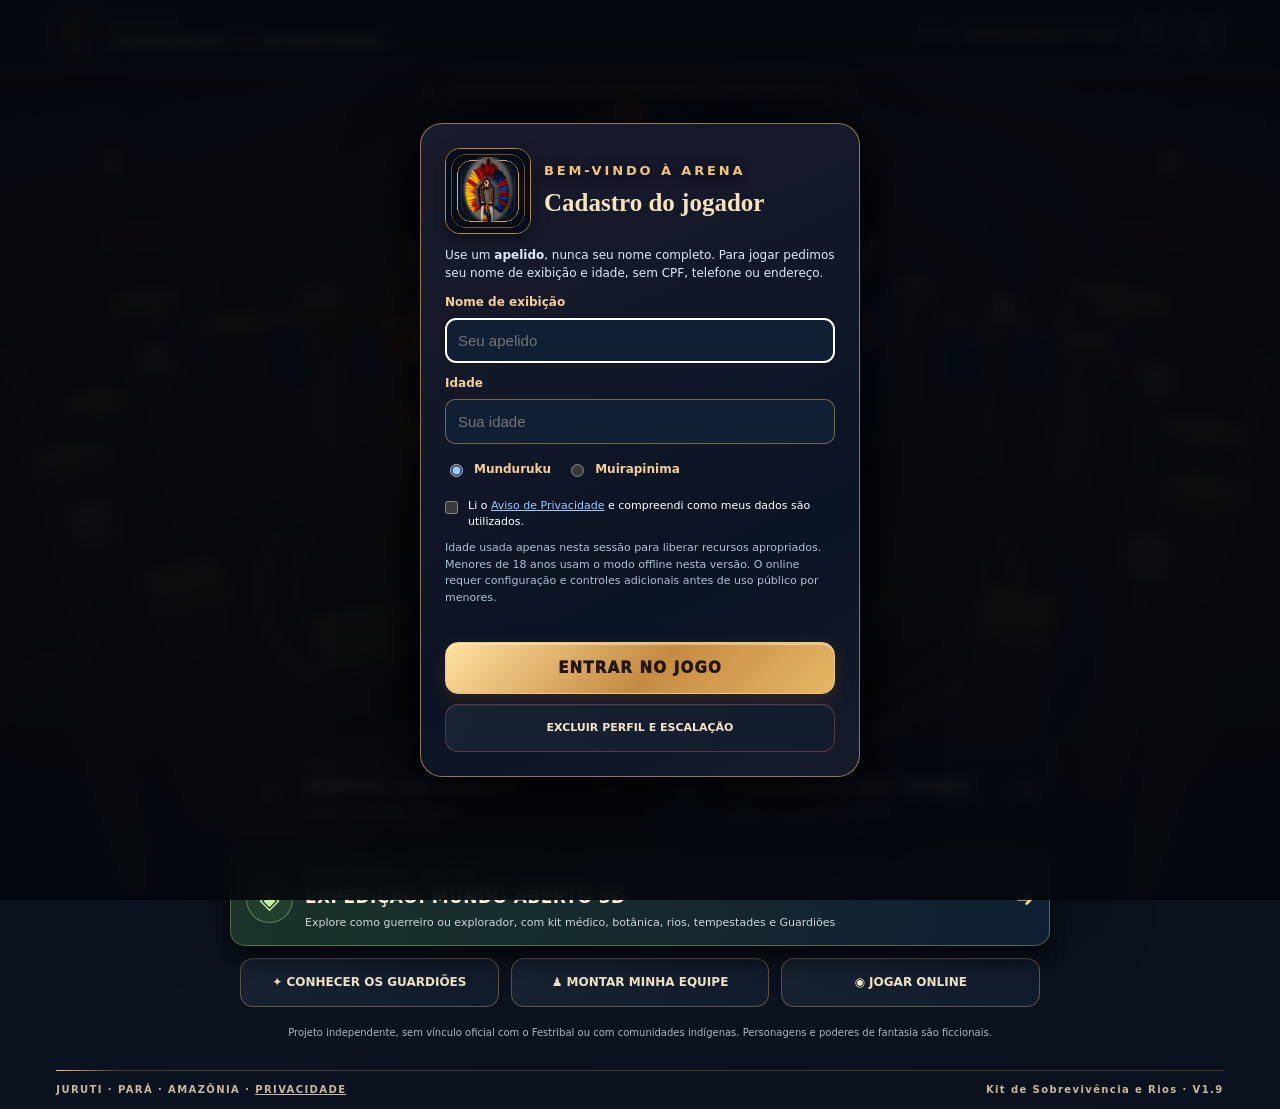
==== commit 1de9888e: "Add files via upload" ====
--- a/index.html
+++ b/index.html
@@ -4,7 +4,7 @@
   <meta charset="utf-8">
   <meta name="viewport" content="width=device-width,initial-scale=1,viewport-fit=cover,maximum-scale=1,user-scalable=no">
   <meta name="theme-color" content="#0b1425">
-  <meta name="description" content="Jogo independente inspirado no Festribal de Juruti. Duas tribos, três modos: disputa folclórica e confronto de fantasia.">
+  <meta name="description" content="Jogo independente inspirado no Festribal de Juruti. Duas tribos, disputa folclórica, confrontos fictícios e expedição 3D WebGL.">
   <meta name="application-name" content="Batalha Munduruku vs Muirapinima">
   <meta name="mobile-web-app-capable" content="yes">
   <meta name="apple-mobile-web-app-capable" content="yes">
@@ -16,14 +16,15 @@
   <link rel="manifest" href="./manifest.webmanifest">
   <link rel="stylesheet" href="./styles.css">
   <link rel="stylesheet" href="./expedition.css"><link rel="stylesheet" href="./guardians.css"><link rel="stylesheet" href="./trails.css">
+  <link rel="stylesheet" href="./expedition3d.css"><link rel="stylesheet" href="./fauna.css"><link rel="stylesheet" href="./adventure18.css"><link rel="stylesheet" href="./survival19.css">
   <title>Batalha Munduruku vs Muirapinima</title>
 </head>
 <body>
 <div id="app">
-  <div class="stage" id="stage"><canvas id="world" aria-label="Arena tridimensional estilizada em movimento"></canvas><div class="stage-vignette"></div></div>
+  <div class="stage" id="stage"><canvas id="world" aria-label="Arena de duelos e fallback da Expedição"></canvas><canvas id="world3d" aria-label="Mundo 3D WebGL navegável na Expedição"></canvas><div class="stage-vignette"></div></div>
   <header class="topbar">
     <div class="brand"><img class="brand-symbol" src="./favicon.png" alt="Cocar do jogo" width="40" height="40"><div class="brand-name">BATALHA <strong>MUNDURUKU <em>VS</em> MUIRAPINIMA</strong></div></div>
-    <div class="top-actions"><span class="edition">V1.5 · ROTAS DA FLORESTA</span><button id="accountBtn" class="icon-button account-icon" title="Meu cadastro" aria-label="Meu cadastro">♙</button><button id="muteBtn" class="icon-button" title="Ativar/desativar som" aria-label="Ativar ou desativar som">♫</button></div>
+    <div class="top-actions"><span class="edition">V1.9 · SOBREVIVÊNCIA E RIOS</span><button id="accountBtn" class="icon-button account-icon" title="Meu cadastro" aria-label="Meu cadastro">♙</button><button id="muteBtn" class="icon-button" title="Ativar/desativar som" aria-label="Ativar ou desativar som">♫</button></div>
   </header>
   <main>
     <section id="homeScreen" class="screen home-screen active">
@@ -45,7 +46,7 @@
         <button id="duelMode" class="mode-card duel-card">
           <span class="mode-icon">⚔</span><span class="mode-body"><span class="mode-kicker">MODALIDADE 02</span><strong>CONFRONTO DAS TRIBOS</strong><small>Combos e poderes de fantasia</small></span><span class="mode-arrow">➜</span>
         </button>
-        <button id="expeditionMode" class="mode-card expedition-card"><span class="mode-icon">◈</span><span class="mode-body"><span class="mode-kicker">MODALIDADE 03 · OFFLINE</span><strong>EXPEDIÇÃO: MUNDO ABERTO</strong><small>Explorar, evoluir a equipe, vencer os cinco Guardiões</small></span><span class="mode-arrow">➜</span></button>
+        <button id="expeditionMode" class="mode-card expedition-card"><span class="mode-icon">◈</span><span class="mode-body"><span class="mode-kicker">MODALIDADE 03 · OFFLINE</span><strong>EXPEDIÇÃO: MUNDO ABERTO 3D</strong><small>Explore como guerreiro ou explorador, com kit médico, botânica, rios, tempestades e Guardiões</small></span><span class="mode-arrow">➜</span></button>
       </div>
       <div class="extra-modes"><button id="guardianGuide" class="secondary-btn">✦ CONHECER OS GUARDIÕES</button><button id="teamsBtn" class="secondary-btn">♟ MONTAR MINHA EQUIPE</button><button id="onlineBtn" class="secondary-btn">◉ JOGAR ONLINE</button></div>
       <p class="disclaimer">Projeto independente, sem vínculo oficial com o Festribal ou com comunidades indígenas. Personagens e poderes de fantasia são ficcionais.</p>
@@ -61,6 +62,13 @@
           <span class="tribe-crown" aria-hidden="true"><i></i><i></i><i></i><i></i><i></i><i></i><i></i></span><img class="tribe-art" alt="" src="./assets/avatar-realista-muirapinima.webp">
           <strong>MUIRAPINIMA</strong><span>Azul & vermelho</span><small>Aldeia Muirapinima</small>
         </button>
+      </div>
+      <div id="expEditionSelector" class="exp-edition-selector" hidden>
+        <div class="exp-choice-label">TIPO DE PERSONAGEM · EXPEDIÇÃO 3D</div>
+        <div class="exp-choice-grid" role="group" aria-label="Escolha o tipo de personagem para a Expedição">
+          <button type="button" class="exp-choice-card selected" data-adventure-profile="guerreiro" aria-pressed="true"><span class="exp-choice-icon">🏹</span><strong>GUERREIRO / GUERREIRA</strong><small>Equipamentos de fantasia, equipe e história do universo tribal</small></button>
+          <button type="button" class="exp-choice-card" data-adventure-profile="explorador" aria-pressed="false"><span class="exp-choice-icon">🧭</span><strong>EXPLORADOR / EXPLORADORA</strong><small>Roupa de campo, mochila, cantil, kit médico e arsenal fictício</small></button>
+        </div><p class="exp-choice-note">O explorador é um personagem independente: escolher o território não significa pertencer a um povo indígena.</p>
       </div>
       <div class="select-bottom"><div class="row-label">PERSONAGEM <small>escolha um perfil</small></div><div class="roles" id="roles"></div>
         <div class="row-label">ARENA <small>local da apresentação</small></div><div class="arena-switch"><button class="arena-btn selected" data-arena="munduruku">☀ Universo Munduruku</button><button class="arena-btn" data-arena="muirapinima">✦ Aldeia Muirapinima</button></div>
@@ -116,10 +124,10 @@
     <section id="expeditionScreen" class="screen expedition-screen" aria-hidden="true" aria-label="Expedição mundo aberto"><div id="expLookArea" class="exp-look-area" aria-label="Arraste para girar a câmera"></div>
       <div class="exp-top">
         <div class="exp-crest"><img id="expCrest" src="./icon-192.png" alt="Cocar das tribos"><div><b id="expTribe">MUNDURUKU</b><small id="expRegion">UNIVERSO MUNDURUKU</small></div></div>
-        <div class="exp-quest"><span>MISSÃO · ABASTECIMENTO DA ALDEIA</span><strong id="expObjective">Colete alimentos pelo mapa</strong><div class="exp-progress"><i id="expProgress"></i></div><small id="expMissionCount">0/5 alimentos · 0/2 peixes · 0/2 caças · 0/3 amuletos</small></div>
+        <div class="exp-quest"><span>MISSÃO · ABASTECIMENTO DA ALDEIA</span><strong id="expObjective">Colete alimentos pelo mapa</strong><div class="exp-progress"><i id="expProgress"></i></div><small id="expMissionCount">0/5 alimentos · 0/2 peixes · 0/2 registros ou caças · 0/3 amuletos</small></div>
         <div class="exp-minimap-wrap"><canvas id="expMinimap" width="150" height="150" aria-label="Minimapa da expedição"></canvas><button id="expMapBtn" title="Mapa completo">MAPA ⤢</button></div>
       </div>
-      <div class="exp-squad" id="expSquad" aria-live="polite"></div><div id="expLevelLabel" class="exp-level">NÍVEL 1 · PODER 75</div><button id="expGuardians" class="exp-guardians" type="button">✦ GUARDIÕES <small id="expGuardianCount">0/5</small></button><button id="expTrails" class="exp-trails" type="button">◈ ROTAS <small id="expTrailCount">0/4</small></button><div class="exp-waypoint" aria-live="off"><span id="expWaypointArrow" class="exp-waypoint-arrow">↑</span><strong id="expWaypoint">Siga até o objetivo</strong></div>
+      <div class="exp-graphics-controls"><span id="expGraphicsStatus">3D WebGL</span><button type="button" id="expGraphics">⚙ GRÁFICOS: NORMAL</button></div><div class="exp-squad" id="expSquad" aria-live="polite"></div><div class="exp-profile-hud"><b id="expProfileLabel">🌿 GUERREIRO</b><span id="expAdventureVitals">💧100% · 🥣100%</span><small id="expWeatherInfo">☁ CÉU DA FLORESTA</small></div><div id="expLevelLabel" class="exp-level">NÍVEL 1 · PODER 75</div><button id="expGuardians" class="exp-guardians" type="button">✦ GUARDIÕES <small id="expGuardianCount">0/5</small></button><button id="expTrails" class="exp-trails" type="button">◈ ROTAS <small id="expTrailCount">0/4</small></button><button id="expFauna" class="exp-fauna" type="button">🐾 BESTIÁRIO <small id="expFaunaCount">0/30</small></button><button type="button" id="expGearButton" class="exp-gear-btn">🎒 EQUIPAMENTOS</button><button id="expMythos" class="exp-mythos-btn" type="button">⚡ TUPÃ · TROVÃO</button><button id="expMedicalButton" type="button" class="exp-med-btn">🧰 KIT MÉDICO</button><span id="expMedicalStatus" class="exp-med-status" data-risk="safe">🧰 KIT DISPONÍVEL</span><span id="expBotanicProgress" class="exp-botanic-hud">0/4 plantas · ○ repelente · ○ poraquê</span><div id="expFaunaAlert" class="exp-fauna-alert" role="status" aria-live="off" hidden></div><div class="exp-survival" title="Saúde do aventureiro"><span>♥ VIDA</span><div class="exp-survival-track" aria-label="Vida 100 de 100"><i id="expSurvivalMeter" style="width:100%"></i></div></div><div class="exp-waypoint" aria-live="off"><span id="expWaypointArrow" class="exp-waypoint-arrow">↑</span><strong id="expWaypoint">Siga até o objetivo</strong></div>
       <div class="exp-hint" id="expHint">Caminhe pelo mapa e encontre itens brilhantes.</div><div id="expBossHud" class="exp-boss-hud" hidden><b id="expBossName">GUARDIÃO</b><small id="expBossInfo">Área de desafio</small><div class="exp-boss-meter"><i id="expBossFill"></i></div></div>
       <div class="exp-tools" id="expTools" aria-label="Inventário rápido">
         <button data-exp-tool="lança" class="selected"><img src="./assets/lança.webp" alt="">Lança</button>
@@ -131,8 +139,12 @@
       <div class="exp-actions"><button id="expRun" class="exp-action"><span>➤</span>CORRER</button><button id="expAttack" class="exp-action exp-attack"><span>⚔</span>CONFRONTO</button><button id="expInteract" class="exp-action exp-main"><span>✋</span>COLETAR</button><button id="expCommand" class="exp-action"><span>♟</span>EQUIPE</button></div>
       <button id="expLeave" class="exp-leave">✕ Menu</button>
       <div id="expMessage" class="exp-message" role="status" aria-live="polite"></div>
+      <dialog id="expGearDialog" class="exp-dialog exp-gear-dialog"><h2>🎒 Equipamentos e sobrevivência</h2><p>Selecione itens para usar. Números e benefícios são abstrações fictícias de jogo, não instruções médicas nem de armas.</p><p id="expGearStats"></p><div id="expGearCards" class="exp-gear-grid"></div><p id="expGearNote"></p><button type="button" id="expCloseGear" class="primary-btn">VOLTAR À EXPEDIÇÃO</button></dialog>
+      <dialog id="expMedicalDialog" class="exp-dialog exp-med-dialog"><h2>🧰 Kit médico, plantas e sobrevivência V1.9</h2><p>Atendimentos, repelentes, medicamentos e todos os benefícios são simulações de jogo. Plantas não curam envenenamento.</p><div id="expMedicalContent"></div><button id="expCloseMedical" type="button" class="primary-btn">VOLTAR À EXPEDIÇÃO</button></dialog>
+      <dialog id="expMythosDialog" class="exp-dialog exp-mythos-dialog"><h2>⚡ Tupã · Voz do Trovão</h2><p><strong>Tupã</strong> é relacionado ao trovão em tradições tupi-guarani; não representa o deus supremo de todos os povos indígenas.</p><p>O povo Munduruku possui tradições próprias que incluem <strong>Karosakaybu</strong>, importante figura criadora. Este jogo mistura elementos de ficção e lendas distintas, sem representar rituais reais.</p><p>Na Expedição, o trovão é um fenômeno da natureza: escurecimento do céu, relâmpagos e chuva. Tupã não é um inimigo e não pode ser atacado.</p><button id="expStormDemo" type="button" class="secondary-btn">⚡ OBSERVAR UMA TEMPESTADE</button><button id="expCloseMythos" type="button" class="primary-btn">VOLTAR À FLORESTA</button></dialog>
+      <dialog id="expFaunaDialog" class="exp-dialog exp-fauna-dialog"><h2>🐾 Bestiário da Floresta</h2><p>Explore os habitats e descubra 30 encontros: animais reais e personagens lendários claramente identificados. O contato perigoso reduz sua saúde; observe, use o escudo, afugente ou se afaste. Boto e uirapuru são encontros amistosos. As criaturas são modelos 3D estilizados e seu comportamento é fictício.</p><div id="expFaunaCards" class="exp-fauna-cards"></div><button id="expCloseFauna" class="primary-btn" type="button">VOLTAR À FLORESTA</button></dialog>
       <dialog id="expInventory" class="exp-dialog"><h2>🎒 Mochila e missão</h2><div id="expInventoryContent"></div><p>Recursos e pontuação são salvos apenas neste aparelho. Itens de fantasia, sem conexão com ritos reais.</p><button id="expCloseInventory" class="primary-btn">FECHAR</button></dialog>
-      <dialog id="expTrailsDialog" class="exp-dialog exp-trails-dialog"><h2>◈ Rotas da Floresta</h2><p>Explore livremente e encontre os quatro marcos. Cada descoberta concede experiência uma única vez por tribo e arena. Selecione uma rota para seguir a seta no topo.</p><div id="expTrailCards" class="exp-trail-cards"></div><button id="expCloseTrails" class="primary-btn">VOLTAR À EXPEDIÇÃO</button></dialog><dialog id="expFullMap" class="exp-dialog"><h2>🗺 Mapa da expedição</h2><canvas id="expBigMap" width="340" height="340"></canvas><p id="expMapLegend">🟡 Alimentos · 🔵 Pesca · 🟣 Amuletos · 🔴 Rivais · ◆ Guardiões · 🟠 Rotas</p><button id="expCloseMap" class="primary-btn">VOLTAR À EXPLORAÇÃO</button></dialog>
+      <dialog id="expTrailsDialog" class="exp-dialog exp-trails-dialog"><h2>◈ Rotas da Floresta</h2><p>Explore livremente e encontre os quatro marcos. Cada descoberta concede experiência uma única vez por tribo e arena. Selecione uma rota para seguir a seta no topo.</p><div id="expTrailCards" class="exp-trail-cards"></div><button id="expCloseTrails" class="primary-btn">VOLTAR À EXPEDIÇÃO</button></dialog><dialog id="expFullMap" class="exp-dialog"><h2>🗺 Mapa da expedição</h2><canvas id="expBigMap" width="340" height="340"></canvas><p id="expMapLegend">🟡 Alimentos · 🔵 Pesca · 🟣 Amuletos · 🔴 Rivais · ◆ Guardiões · 🟠 Rotas · 🔺 Fauna perigosa · 🟢 Animais amigáveis · 🟣 Seres lendários · 🌿 Plantas medicinais fictícias</p><button id="expCloseMap" class="primary-btn">VOLTAR À EXPLORAÇÃO</button></dialog>
     </section>
   </main>
       <dialog id="expGuardianDialog" class="exp-dialog guardian-dialog"><div class="guardian-header"><div><small class="guardian-eyebrow">MISSÕES LENDÁRIAS · MODO OFFLINE</small><h2>✦ Os cinco Guardiões</h2><p>Explore o território, fortaleça sua tribo e supere os desafios. Avance em ordem para liberar novos desafios.</p></div><img src="./favicon.png" alt="Cocar" width="68" height="68"></div>
@@ -151,7 +163,7 @@
       <p class="small-note">Idade usada apenas nesta sessão para liberar recursos apropriados. Menores de 18 anos usam o modo offline nesta versão. O online requer configuração e controles adicionais antes de uso público por menores.</p>
       <div id="accessError" class="form-error" role="alert"></div><button class="primary-btn" type="submit">ENTRAR NO JOGO</button><button id="deleteProfile" type="button" class="secondary-btn danger-btn">EXCLUIR PERFIL E ESCALAÇÃO</button>
     </form></dialog>
-  <footer class="footer"><span>JURUTI · PARÁ · AMAZÔNIA · <a href="./privacidade.html" class="privacy-footer">PRIVACIDADE</a></span><span id="statusLine">Rotas da Floresta · V1.5</span></footer>
+  <footer class="footer"><span>JURUTI · PARÁ · AMAZÔNIA · <a href="./privacidade.html" class="privacy-footer">PRIVACIDADE</a></span><span id="statusLine">Kit de Sobrevivência e Rios · V1.9</span></footer>
 </div>
 <script src="./config.js" defer></script>
 <script src="./game.js" defer></script>
@@ -159,5 +171,10 @@
 <script src="./exploration.js" defer></script>
 <script src="./guardians.js" defer></script>
 <script src="./trails.js" defer></script>
+<script src="./fauna.js" defer></script>
+<script src="./expedition3d.js" defer></script>
+<script src="./adventure18.js" defer></script>
+<script src="./mythos18.js" defer></script>
+<script src="./survival19.js" defer></script>
 </body>
 </html>
--- a/expedition3d.css
+++ b/expedition3d.css
@@ -0,0 +1,12 @@
+/* V1.6: sobreposição WebGL usa canvas independente; telas antigas continuam Canvas 2D. */
+#world3d {position:absolute;inset:0;width:100%;height:100%;display:none;pointer-events:none;z-index:1;}
+html.expedition-3d-active #world3d{display:block}
+html.expedition-3d-active #world{visibility:hidden}
+#app:has(.expedition-screen.active) .stage-vignette{z-index:2;opacity:.18;pointer-events:none}
+.exp-graphics-controls{position:absolute;z-index:5;top:195px;left:14px;pointer-events:auto;display:flex;align-items:center;gap:6px;flex-wrap:wrap}
+.exp-graphics-controls span{color:#d4edd6;font-size:9px;font-weight:800;border:1px solid #aec79678;background:#0b2638db;padding:6px 7px;border-radius:7px}
+.exp-graphics-controls button{color:#ffe4ab;background:#152c35de;border:1px solid #d7b777aa;border-radius:8px;font-size:9px;min-height:30px;padding:6px 9px;font-weight:900}
+.exp-graphics-controls button:focus-visible{outline:2px solid #fff3b2;outline-offset:3px}
+@media(max-width:780px){.exp-graphics-controls{top:160px;left:8px}.exp-graphics-controls span{font-size:8px;padding:4px 6px}.exp-graphics-controls button{font-size:8px;min-height:26px;padding:4px 5px}}
+@media(max-width:450px){.exp-graphics-controls{top:153px}}
+@media(max-height:510px){.exp-graphics-controls{top:151px}}
--- a/fauna.css
+++ b/fauna.css
@@ -0,0 +1,25 @@
+/* V1.7 · HUD compacto de ameaças, vida e bestiário sem ocultar o joystick */
+.exp-fauna{position:absolute;z-index:5;right:18px;top:273px;border:1px solid #e5ab79;border-radius:9px;padding:9px 12px;background:linear-gradient(105deg,#39251c,#192c32);color:#ffe8be;font-size:11px;font-weight:900;pointer-events:auto;box-shadow:0 5px 16px #000a}
+.exp-fauna small{margin-left:8px;color:#ffe9a4}
+.exp-fauna-alert{position:absolute;z-index:5;right:18px;top:318px;max-width:min(300px,44vw);background:#40222af2;border:1px solid #ef8e7b;color:#ffe9cc;border-radius:9px;padding:8px 11px;font-size:11px;font-weight:800;pointer-events:none;text-shadow:0 1px 3px #000}
+.exp-fauna-alert[data-danger="low"]{background:#1c3d39e8;border-color:#7adeb6}
+.exp-fauna-alert[hidden]{display:none}
+.exp-survival{position:absolute;z-index:5;left:14px;top:239px;width:170px;border:1px solid #e2b7797a;border-radius:9px;padding:7px 9px;background:#101b29d9;color:#ffded2;font-weight:900;font-size:10px;pointer-events:none}
+.exp-survival-track{height:7px;border-radius:12px;background:#582c36;overflow:hidden;margin-top:5px}
+.exp-survival-track i{height:100%;display:block;background:linear-gradient(90deg,#c63838,#e89763);transition:width .25s}
+.exp-fauna-dialog{width:min(800px,95vw);max-width:800px;max-height:90svh;z-index:100}
+.exp-fauna-cards{display:grid;grid-template-columns:repeat(2,minmax(0,1fr));gap:9px;margin:14px 0}
+.fauna-card{display:flex;align-items:flex-start;gap:12px;padding:11px;background:#172b34;border:1px solid #936f53;border-radius:12px}
+.fauna-card.unknown{opacity:.72}
+.fauna-icon{font-size:28px;min-width:37px;height:40px;display:grid;place-items:center;background:#0d2534;border-radius:8px}
+.fauna-card strong{display:block;font-size:14px;color:#f5d59d}
+.fauna-card small{display:block;font-size:10px;margin:4px 0;color:#d3c8ad}
+.fauna-card p{font-size:11px;margin:6px 0;line-height:1.4}
+.fauna-card span{font-size:10px;color:#91d8b1;font-weight:900}
+.fauna-firstaid{background:#13352b;border:1px solid #91bf9b;border-radius:9px;padding:10px;margin:10px 0}
+.fauna-firstaid .secondary-btn{width:100%}
+@media(max-width:780px){.exp-fauna{top:250px;right:7px;font-size:9px;padding:7px}.exp-fauna-alert{top:285px;right:7px;font-size:9px;max-width:48vw;padding:6px}.exp-survival{top:175px;left:8px;width:128px;padding:5px;font-size:9px}}
+@media(max-width:450px){.exp-fauna{top:225px}.exp-fauna-alert{top:260px;font-size:8px}.exp-survival{top:173px}.exp-fauna-cards{grid-template-columns:1fr}}
+@media(max-height:520px){.exp-fauna{top:216px}.exp-fauna-alert{top:249px}.exp-survival{top:150px;left:8px;width:116px}}
+/* Dialogs ficam em top-layer, mas a tela de exploração usa pointer-events:none. */
+.expedition-screen.active .exp-dialog{pointer-events:auto}
--- a/adventure18.css
+++ b/adventure18.css
@@ -0,0 +1,38 @@
+/* V1.8 — seleção de personagens, mochila e HUD compacto */
+.exp-edition-selector{margin:15px auto 10px;max-width:900px;padding:13px;border:1px solid #b8955877;background:linear-gradient(115deg,#142635ed,#1b2a25e9);border-radius:15px}
+.exp-edition-selector[hidden]{display:none!important}
+.exp-choice-label{color:#f6d49b;font-size:11px;letter-spacing:.09em;font-weight:900;margin-bottom:10px}
+.exp-choice-grid{display:grid;grid-template-columns:1fr 1fr;gap:9px}
+.exp-choice-card{display:flex;flex-direction:column;align-items:flex-start;gap:6px;border:1px solid #b5a47899;background:#142636;padding:12px;text-align:left;border-radius:12px;color:#e9e4d2;min-height:103px}
+.exp-choice-card.selected{border:2px solid #ffcf6a;background:#35402c;box-shadow:0 0 0 2px #e5a84b25}
+.exp-choice-card strong{font-size:12px;color:#ffe0a5}.exp-choice-card small{font-size:10px;color:#c6d4c7;line-height:1.35}
+.exp-choice-icon{font-size:25px}.exp-choice-note{font-size:11px;color:#b3cfc6;line-height:1.45;margin:10px 0 0}
+.exp-profile-hud{position:absolute;left:14px;top:278px;z-index:5;padding:7px 9px;background:#0d2231d9;border:1px solid #b7a56d7a;border-radius:10px;display:flex;flex-direction:column;gap:3px;color:#fae6be;pointer-events:none;font-size:10px}
+.exp-profile-hud b{font-size:10px}.exp-profile-hud span{color:#bde4d2;display:flex;gap:9px}.exp-profile-hud small{font-size:8px;color:#9fc3d3}
+.exp-gear-btn,.exp-mythos-btn{position:absolute;z-index:5;right:18px;pointer-events:auto;border:1px solid #ceae77;border-radius:9px;padding:8px 10px;font-size:10px;font-weight:900;background:linear-gradient(115deg,#183d3b,#213044);color:#fae0ab;box-shadow:0 4px 12px #0008}
+.exp-gear-btn{top:362px}.exp-mythos-btn{top:402px;border-color:#b5c1d0;background:linear-gradient(115deg,#353d59,#1b3141)}
+.exp-gear-dialog{width:min(610px,95vw)}.exp-gear-grid{display:grid;grid-template-columns:repeat(3,minmax(0,1fr));gap:10px;margin:14px 0}
+.exp-gear-item{min-height:95px;padding:9px;display:flex;flex-direction:column;align-items:center;justify-content:center;gap:6px;background:#163335;border:1px solid #9eb59b88;border-radius:10px;color:#ffedc0;touch-action:manipulation}
+.exp-gear-item strong{font-size:25px}.exp-gear-item span{font-size:11px;font-weight:700}.exp-gear-item small{color:#aadbb5}
+.exp-gear-summary{padding:10px;border:1px solid #bda76e;background:#1a302c;border-radius:11px;margin:8px 0;font-size:12px}.exp-gear-summary button{width:100%;margin-top:5px}
+.exp-gear-symbol{font-size:23px;line-height:1.4;display:inline-block;height:32px}
+.exp-mythos-dialog{width:min(570px,94vw)}.exp-mythos-dialog strong{color:#f1d39a}.exp-mythos-dialog button{margin:5px 0;width:100%}
+@media(max-width:780px){.exp-profile-hud{left:8px;top:215px;font-size:8px;padding:6px}.exp-gear-btn,.exp-mythos-btn{right:7px;font-size:8px;padding:6px 7px}.exp-gear-btn{top:326px}.exp-mythos-btn{top:358px}.exp-choice-grid{grid-template-columns:1fr 1fr}}
+@media(max-width:450px){.exp-choice-card{padding:8px;min-height:118px}.exp-choice-card strong{font-size:10px}.exp-choice-card small{font-size:9px}.exp-profile-hud{top:212px}.exp-gear-btn{top:314px}.exp-mythos-btn{top:343px}}
+@media(max-height:520px){.exp-profile-hud{top:184px}.exp-gear-btn{top:257px}.exp-mythos-btn{top:285px}}
+.expedition-screen.active .exp-dialog{pointer-events:auto}
+
+/* Escolha neutra para quem não deseja interpretar personagem indígena. */
+.choose-screen.explorer-choice .tribe-grid{display:none!important}
+.choose-screen.explorer-choice .select-bottom .row-label:first-child,
+.choose-screen.explorer-choice .select-bottom .roles{display:none!important}
+.choose-screen.explorer-choice .exp-edition-selector{border-color:#a5bdb4}
+@media(max-width:780px){
+ .exp-survival{top:187px!important}
+ .exp-profile-hud{top:231px!important}
+ .exp-graphics-controls{top:150px!important}
+}
+@media(max-height:520px){
+ .exp-survival{top:164px!important}
+ .exp-profile-hud{top:194px!important}
+}
--- a/survival19.css
+++ b/survival19.css
@@ -0,0 +1,19 @@
+/* V1.9 — Interface de campo e botânica, otimizada para Android/PWA. */
+.exp-med-btn{position:absolute;z-index:7;right:18px;top:442px;pointer-events:auto;border:1px solid #96cfaf;border-radius:9px;padding:8px 10px;font-size:10px;font-weight:900;background:linear-gradient(115deg,#244936,#19333c);color:#e0ffdf;box-shadow:0 4px 12px #0008}
+.exp-med-status{position:absolute;z-index:5;right:18px;top:480px;max-width:200px;pointer-events:none;padding:5px 8px;background:#18362cdc;border:1px solid #7bbf8f80;border-radius:7px;color:#c5f6d3;font:700 9px/1.3 system-ui}
+.exp-med-status[data-risk="active"]{background:#632c28e8;border-color:#f9aa5c;color:#fff0c8}
+.exp-botanic-hud{position:absolute;top:506px;right:18px;pointer-events:none;max-width:200px;padding:4px 7px;background:#152e32da;border-radius:6px;color:#c4dcb9;font:600 9px system-ui}
+.exp-med-dialog{width:min(740px,96vw);max-height:87dvh;overflow:auto;color:#edf5e4}
+.exp-med-dialog h3{color:#f8dca2;font-size:15px;margin:17px 0 8px}
+.exp-med-dialog>p{font-size:12px;line-height:1.45}
+.exp-med-alert{padding:10px;border:1px solid #6db6b0;background:#133d41;border-radius:10px;font-size:12px}
+.exp-med-grid{display:grid;grid-template-columns:repeat(2,minmax(0,1fr));gap:9px}
+.exp-med-item{display:flex;flex-direction:column;align-items:flex-start;position:relative;min-height:92px;padding:10px;border-radius:10px;text-align:left;background:#183c36;border:1px solid #7ba4957b;color:#ebf5dd;touch-action:manipulation}
+.exp-med-item b{font-size:12px;padding-right:24px}.exp-med-item small{font-size:10px;color:#c1d7cc;line-height:1.35;margin-top:3px}.exp-med-symbol{font-size:22px}.exp-med-item em{position:absolute;right:8px;top:8px;color:#ffe7ac;font-style:normal;font-weight:800}
+.exp-med-materials{display:grid;grid-template-columns:repeat(2,minmax(0,1fr));gap:6px}.exp-med-material{display:flex;justify-content:space-between;gap:8px;padding:9px 6px;border-bottom:1px solid #ffffff29;font-size:11px}.exp-med-material b{color:#ffe4a2}
+.exp-med-recipes{display:flex;flex-direction:column;gap:8px}.exp-med-craft{padding:10px;border:1px solid #91ac89;background:#254037;color:#eef6e0;display:flex;flex-direction:column;gap:4px;text-align:left;border-radius:9px}.exp-med-craft b{font-size:12px}.exp-med-craft small{font-size:10px;color:#f5dba2}.exp-med-craft span{font-size:10px}.exp-med-craft:disabled{opacity:.48}
+.exp-med-quest{border:1px solid #c4a66c;background:#314333;padding:9px;border-radius:10px;margin-top:15px}.exp-med-quest p{font-size:11px;line-height:1.5}.exp-med-quest strong{font-size:12px;color:#fce6a1}
+.exp-med-disclaimer{color:#f0dcb1;font-size:11px;line-height:1.5;margin:14px 0!important}
+@media(max-width:780px){.exp-med-btn{right:7px;top:388px;font-size:8px;padding:6px 7px}.exp-med-status{right:7px;top:419px;max-width:130px;font-size:8px}.exp-botanic-hud{right:7px;top:457px;max-width:130px;font-size:8px}}
+@media(max-width:450px){.exp-med-btn{top:374px}.exp-med-status{top:405px}.exp-botanic-hud{top:443px}.exp-med-item{min-height:98px}}
+@media(max-height:520px){.exp-med-btn{top:321px}.exp-med-status{top:353px}.exp-botanic-hud{top:382px}}
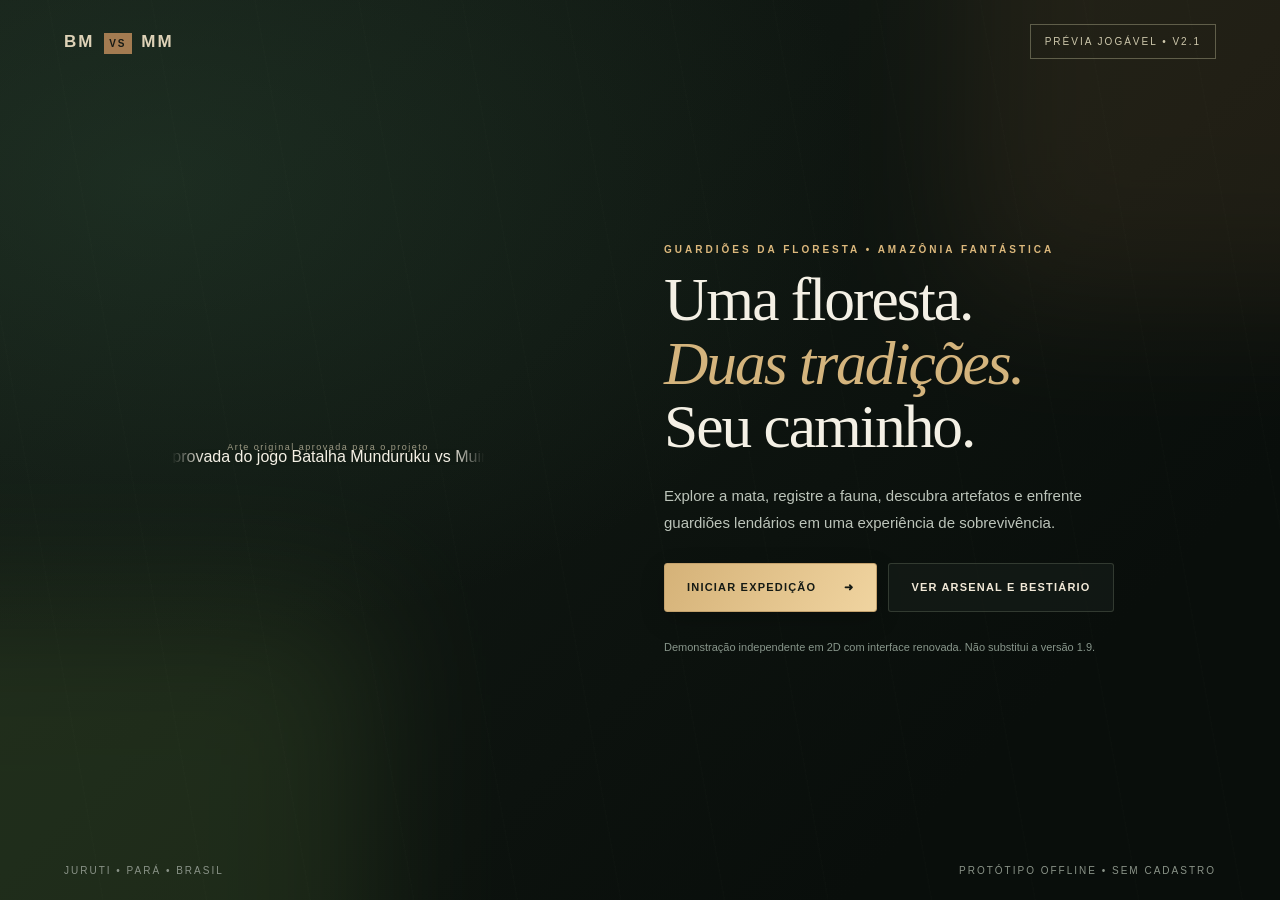
==== commit c171d019: "Add files via upload" ====
--- a/index.html
+++ b/index.html
@@ -1,180 +1,33 @@
 <!doctype html>
-<html lang="pt-BR">
-<head>
-  <meta charset="utf-8">
-  <meta name="viewport" content="width=device-width,initial-scale=1,viewport-fit=cover,maximum-scale=1,user-scalable=no">
-  <meta name="theme-color" content="#0b1425">
-  <meta name="description" content="Jogo independente inspirado no Festribal de Juruti. Duas tribos, disputa folclórica, confrontos fictícios e expedição 3D WebGL.">
-  <meta name="application-name" content="Batalha Munduruku vs Muirapinima">
-  <meta name="mobile-web-app-capable" content="yes">
-  <meta name="apple-mobile-web-app-capable" content="yes">
-  <meta name="apple-mobile-web-app-status-bar-style" content="black-translucent">
-  <meta property="og:title" content="Batalha Munduruku vs Muirapinima">
-  <meta property="og:description" content="O duelo das tribos em duas modalidades — ritmo e confronto.">
-  <meta property="og:image" content="./logo-oficial.webp">
-  <link rel="icon" type="image/png" href="./favicon.png">
-  <link rel="manifest" href="./manifest.webmanifest">
-  <link rel="stylesheet" href="./styles.css">
-  <link rel="stylesheet" href="./expedition.css"><link rel="stylesheet" href="./guardians.css"><link rel="stylesheet" href="./trails.css">
-  <link rel="stylesheet" href="./expedition3d.css"><link rel="stylesheet" href="./fauna.css"><link rel="stylesheet" href="./adventure18.css"><link rel="stylesheet" href="./survival19.css">
-  <title>Batalha Munduruku vs Muirapinima</title>
-</head>
-<body>
-<div id="app">
-  <div class="stage" id="stage"><canvas id="world" aria-label="Arena de duelos e fallback da Expedição"></canvas><canvas id="world3d" aria-label="Mundo 3D WebGL navegável na Expedição"></canvas><div class="stage-vignette"></div></div>
-  <header class="topbar">
-    <div class="brand"><img class="brand-symbol" src="./favicon.png" alt="Cocar do jogo" width="40" height="40"><div class="brand-name">BATALHA <strong>MUNDURUKU <em>VS</em> MUIRAPINIMA</strong></div></div>
-    <div class="top-actions"><span class="edition">V1.9 · SOBREVIVÊNCIA E RIOS</span><button id="accountBtn" class="icon-button account-icon" title="Meu cadastro" aria-label="Meu cadastro">♙</button><button id="muteBtn" class="icon-button" title="Ativar/desativar som" aria-label="Ativar ou desativar som">♫</button></div>
-  </header>
-  <main>
-    <section id="homeScreen" class="screen home-screen active">
-      <div class="hero-tag"><span class="ornament-dot">◆</span> INSPIRADO NO FESTRIBAL JURUTIENSE <span class="ornament-dot">◆</span></div>
-      <div class="hero-brand"><img class="hero-logo" src="./logo-oficial.webp" alt="Logo Batalha Munduruku vs Muirapinima com cocar amarelo e vermelho à esquerda, azul e vermelho à direita e penas vermelhas no centro" width="1050" height="1050" fetchpriority="high"></div>
-      <h1 class="visually-hidden">Batalha Munduruku vs Muirapinima</h1>
-      <p class="hero-text">Duas tribos. Duas arenas. <strong>Um mundo para explorar.</strong></p>
-      <div id="playerWelcome" class="player-welcome" aria-live="polite">Cadastre seu apelido para começar.</div>
-      <div class="tribe-counters" aria-live="polite">
-        <div><span class="counter-red">✦</span><small>MUNDURUKU</small><strong id="countMunduruku">—</strong></div>
-        <span class="counter-vs">VS</span>
-        <div><span class="counter-blue">✦</span><small>MUIRAPINIMA</small><strong id="countMuirapinima">—</strong></div>
-      </div>
-      <div class="counts-caption" id="counterNote">Cadastros online por tribo • conectar Supabase para exibir</div>
-      <div class="mode-grid">
-        <button id="festivalMode" class="mode-card festival-card">
-          <span class="mode-icon">♫</span><span class="mode-body"><span class="mode-kicker">MODALIDADE 01</span><strong>DISPUTA FOLCLÓRICA</strong><small>Ritmo, coreografia e jurados</small></span><span class="mode-arrow">➜</span>
-        </button>
-        <button id="duelMode" class="mode-card duel-card">
-          <span class="mode-icon">⚔</span><span class="mode-body"><span class="mode-kicker">MODALIDADE 02</span><strong>CONFRONTO DAS TRIBOS</strong><small>Combos e poderes de fantasia</small></span><span class="mode-arrow">➜</span>
-        </button>
-        <button id="expeditionMode" class="mode-card expedition-card"><span class="mode-icon">◈</span><span class="mode-body"><span class="mode-kicker">MODALIDADE 03 · OFFLINE</span><strong>EXPEDIÇÃO: MUNDO ABERTO 3D</strong><small>Explore como guerreiro ou explorador, com kit médico, botânica, rios, tempestades e Guardiões</small></span><span class="mode-arrow">➜</span></button>
-      </div>
-      <div class="extra-modes"><button id="guardianGuide" class="secondary-btn">✦ CONHECER OS GUARDIÕES</button><button id="teamsBtn" class="secondary-btn">♟ MONTAR MINHA EQUIPE</button><button id="onlineBtn" class="secondary-btn">◉ JOGAR ONLINE</button></div>
-      <p class="disclaimer">Projeto independente, sem vínculo oficial com o Festribal ou com comunidades indígenas. Personagens e poderes de fantasia são ficcionais.</p>
-    </section>
-    <section id="selectScreen" class="screen choose-screen" aria-hidden="true">
-      <div class="screen-head"><button id="backSelect" class="ghost-btn">‹ Voltar</button><div><div class="eyebrow" id="modeEyebrow">ESCOLHA SUA TRIBO</div><h2>Prepare sua apresentação</h2></div></div>
-      <div class="tribe-grid">
-        <button class="tribe-card selected" data-tribe="munduruku" aria-pressed="true">
-          <span class="tribe-crown" aria-hidden="true"><i></i><i></i><i></i><i></i><i></i><i></i><i></i></span><img class="tribe-art" alt="" src="./assets/avatar-realista-munduruku.webp">
-          <strong>MUNDURUKU</strong><span>Vermelho & amarelo</span><small>Universo Munduruku</small>
-        </button>
-        <button class="tribe-card tribe-mui" data-tribe="muirapinima" aria-pressed="false">
-          <span class="tribe-crown" aria-hidden="true"><i></i><i></i><i></i><i></i><i></i><i></i><i></i></span><img class="tribe-art" alt="" src="./assets/avatar-realista-muirapinima.webp">
-          <strong>MUIRAPINIMA</strong><span>Azul & vermelho</span><small>Aldeia Muirapinima</small>
-        </button>
-      </div>
-      <div id="expEditionSelector" class="exp-edition-selector" hidden>
-        <div class="exp-choice-label">TIPO DE PERSONAGEM · EXPEDIÇÃO 3D</div>
-        <div class="exp-choice-grid" role="group" aria-label="Escolha o tipo de personagem para a Expedição">
-          <button type="button" class="exp-choice-card selected" data-adventure-profile="guerreiro" aria-pressed="true"><span class="exp-choice-icon">🏹</span><strong>GUERREIRO / GUERREIRA</strong><small>Equipamentos de fantasia, equipe e história do universo tribal</small></button>
-          <button type="button" class="exp-choice-card" data-adventure-profile="explorador" aria-pressed="false"><span class="exp-choice-icon">🧭</span><strong>EXPLORADOR / EXPLORADORA</strong><small>Roupa de campo, mochila, cantil, kit médico e arsenal fictício</small></button>
-        </div><p class="exp-choice-note">O explorador é um personagem independente: escolher o território não significa pertencer a um povo indígena.</p>
-      </div>
-      <div class="select-bottom"><div class="row-label">PERSONAGEM <small>escolha um perfil</small></div><div class="roles" id="roles"></div>
-        <div class="row-label">ARENA <small>local da apresentação</small></div><div class="arena-switch"><button class="arena-btn selected" data-arena="munduruku">☀ Universo Munduruku</button><button class="arena-btn" data-arena="muirapinima">✦ Aldeia Muirapinima</button></div>
-        <button id="startBtn" class="primary-btn">COMEÇAR <span>➜</span></button></div>
-    </section>
-    <section id="playScreen" class="screen play-screen" aria-hidden="true">
-      <div class="play-hud"><div class="combatant"><div class="identity"><span id="playerLabel">Munduruku</span><b>VOCÊ</b></div><div class="bar-back"><div class="bar-fill" id="playerBar"></div></div><div class="mini-stat" id="playerStat">0 pontos</div></div>
-      <div class="middle-hud"><div id="roundLabel">RODADA 1</div><strong id="timerLabel">00:25</strong><small id="actLabel">CANTO & DANÇA</small></div>
-      <div class="combatant enemy"><div class="identity"><span id="cpuLabel">Muirapinima</span><b>CPU</b></div><div class="bar-back"><div class="bar-fill" id="cpuBar"></div></div><div class="mini-stat" id="cpuStat">0 pontos</div></div></div>
-      <div id="toast" class="toast"></div>
-      <div id="festivalPanel" class="game-panel festival-panel">
-        <div class="beat-top"><span class="beat-instruction">TOQUE NO TEMPO CERTO</span><span id="comboLabel">COMBO × 0</span></div>
-        <div class="beat-row"><span class="beat-side">♫</span><div class="beat-track"><div class="beat-target"></div><div id="beatCue" class="beat-cue"></div></div><span class="beat-side">✦</span></div>
-        <div class="festival-buttons"><button id="beatBtn" class="control-btn rhythm-btn">TOCAR NO RITMO <span>♪</span></button><button id="festivalPower" class="control-btn power-btn">ESPECIAL <span id="festivalCharge">0%</span></button></div>
-        <div class="tiny-help">TECLADO: ESPAÇO = ritmo · E = especial</div>
-      </div>
-      <div id="duelPanel" class="game-panel duel-panel hidden"><div class="duel-controls"><div class="left-controls"><button id="moveLeft" class="control-btn move-btn" aria-label="Mover para esquerda">◀</button><button id="moveRight" class="control-btn move-btn" aria-label="Mover para direita">▶</button></div><div class="right-controls"><button id="defendBtn" class="control-btn def-btn">DEFENDER</button><button id="attackBtn" class="control-btn atk-btn">GOLPE</button><button id="specialBtn" class="control-btn spec-btn">PODER <span id="duelCharge">0%</span></button></div></div><div class="tiny-help">A/D ou ←/→: mover · J: golpear · K: defender · L: poder</div></div>
-      <button id="leaveBtn" class="leave-btn">✕ Encerrar</button>
-    </section>
-    <section id="resultScreen" class="screen result-screen" aria-hidden="true"><div class="result-card"><img src="./favicon.png" class="result-crest" width="94" height="94" alt="Símbolo Batalha das Tribos"><div class="result-ornament">✦</div><div class="eyebrow" id="resultSubtitle">FIM DA DISPUTA</div><h2 id="resultHeading">VITÓRIA!</h2><p id="resultDescription">Sua tribo conquistou a arena.</p><div class="score-summary"><div><small>VOCÊ</small><strong id="finalPlayer">0</strong></div><div class="summary-vs">VS</div><div><small>RIVAL</small><strong id="finalCpu">0</strong></div></div><div id="judgeBoard" class="judge-board hidden"></div><div id="recordLine" class="record-line"></div><button id="rematchBtn" class="primary-btn">JOGAR NOVAMENTE <span>↻</span></button><button id="returnHomeBtn" class="secondary-btn">VOLTAR AO MENU</button></div></section>
-    <section id="teamsScreen" class="screen extra-screen" aria-hidden="true">
-      <div class="screen-head"><button id="teamsBack" class="ghost-btn">‹ Voltar</button><div><div class="eyebrow">EQUIPE OFFLINE</div><h2>Escalação da sua tribo</h2></div></div>
-      <div class="extra-card"><div class="panel-banner"><img src="./favicon.png" width="62" height="62" alt=""><div><b>CLÃ DA SUA TRIBO</b><span>Monte sua escalação de guerreiros</span></div></div><p>Monte uma equipe de três personagens fictícios. O capitão joga as partidas; os demais ficam na escalação para futuras modalidades em grupo.</p>
-        <label>Nome da equipe <input id="teamName" type="text" maxlength="26" placeholder="Ex.: Guardiões do Rio" autocomplete="off"></label>
-        <label>Capitão <select id="captainSelect"><option value="tuxaua">Tuxaua · equilíbrio</option><option value="paje">Pajé · especial</option><option value="guerreira">Guerreira · agilidade</option></select></label>
-        <div id="teamRoster" class="team-roster"></div>
-        <button id="teamSave" class="primary-btn">SALVAR ESCALAÇÃO ✓</button><p id="teamMessage" class="small-note" aria-live="polite"></p>
-      </div>
-    </section>
-    <section id="onlineScreen" class="screen extra-screen" aria-hidden="true">
-      <div class="screen-head"><button id="onlineBack" class="ghost-btn">‹ Voltar</button><div><div class="eyebrow">DUELO ENTRE DOIS CELULARES</div><h2>Sala online privada</h2></div></div>
-      <div class="extra-card"><div class="panel-banner"><img src="./favicon.png" width="62" height="62" alt=""><div><b>ARENA CONECTADA</b><span>Duelo entre duas tribos</span></div></div><p id="onlineStatus" role="status">Verificando conexão…</p>
-        <div id="onlineOptions"><label>Modalidade <select id="onlineMode"><option value="festival">Disputa folclórica</option><option value="duel">Confronto de fantasia</option></select></label>
-        <button id="createRoom" class="primary-btn">CRIAR SALA</button>
-        <div class="or-divider">OU</div>
-        <label>Código da sala <input id="roomCodeInput" type="text" maxlength="6" placeholder="EX.: A1B2C3" autocomplete="off" autocapitalize="characters"></label>
-        <button id="joinRoom" class="secondary-btn">ENTRAR NA SALA</button></div>
-        <div id="onlineWaiting" class="hidden"><h3 id="waitingHeading">Aguardando oponente…</h3><p>Código para compartilhar com a pessoa da tribo adversária:</p><div class="code-row"><strong id="roomCode">------</strong><button id="copyCode" class="ghost-btn">Copiar</button></div><p id="roomWaitingInfo"></p><button id="cancelRoom" class="secondary-btn">SAIR DA SALA</button></div>
-        <p class="small-note">Sem chat ou mensagens entre participantes. Um jogador por tribo; partidas sincronizadas pelo servidor. O online exige Supabase configurado e conexão ativa.</p>
-      </div>
-    </section>
-    <section id="onlineMatchScreen" class="screen extra-screen online-match-screen" aria-hidden="true">
-      <div class="extra-card match-card"><div class="match-watermark" aria-hidden="true"></div>
-        <div class="match-top"><span id="matchMode">DISPUTA ONLINE</span><strong id="matchTimer">00:60</strong></div>
-        <div class="match-score"><div><small id="matchOwnName">VOCÊ</small><strong id="matchOwnScore">0</strong><div id="matchOwnMeter" class="meter"><span></span></div></div><b>VS</b><div><small id="matchOpponentName">RIVAL</small><strong id="matchOpponentScore">0</strong><div id="matchOpponentMeter" class="meter"><span></span></div></div></div>
-        <div class="match-feedback" id="matchFeedback" role="status">Aguardando início…</div>
-        <div class="match-actions" id="matchActions"><button id="matchBeat" class="primary-btn">♫ TOCAR NO RITMO</button><button id="matchStrike" class="primary-btn hidden">⚡ GOLPEAR</button><button id="matchGuard" class="secondary-btn hidden">◈ DEFENDER</button><button id="matchSpecial" class="secondary-btn">✦ ESPECIAL</button></div>
-        <div class="small-note" id="matchHelp">Toque nos pulsos luminosos. A pontuação é confirmada pelo servidor.</div>
-        <button id="exitMatch" class="secondary-btn">ENCERRAR PARTICIPAÇÃO</button>
-      </div>
-    </section>
-
-    <section id="expeditionScreen" class="screen expedition-screen" aria-hidden="true" aria-label="Expedição mundo aberto"><div id="expLookArea" class="exp-look-area" aria-label="Arraste para girar a câmera"></div>
-      <div class="exp-top">
-        <div class="exp-crest"><img id="expCrest" src="./icon-192.png" alt="Cocar das tribos"><div><b id="expTribe">MUNDURUKU</b><small id="expRegion">UNIVERSO MUNDURUKU</small></div></div>
-        <div class="exp-quest"><span>MISSÃO · ABASTECIMENTO DA ALDEIA</span><strong id="expObjective">Colete alimentos pelo mapa</strong><div class="exp-progress"><i id="expProgress"></i></div><small id="expMissionCount">0/5 alimentos · 0/2 peixes · 0/2 registros ou caças · 0/3 amuletos</small></div>
-        <div class="exp-minimap-wrap"><canvas id="expMinimap" width="150" height="150" aria-label="Minimapa da expedição"></canvas><button id="expMapBtn" title="Mapa completo">MAPA ⤢</button></div>
-      </div>
-      <div class="exp-graphics-controls"><span id="expGraphicsStatus">3D WebGL</span><button type="button" id="expGraphics">⚙ GRÁFICOS: NORMAL</button></div><div class="exp-squad" id="expSquad" aria-live="polite"></div><div class="exp-profile-hud"><b id="expProfileLabel">🌿 GUERREIRO</b><span id="expAdventureVitals">💧100% · 🥣100%</span><small id="expWeatherInfo">☁ CÉU DA FLORESTA</small></div><div id="expLevelLabel" class="exp-level">NÍVEL 1 · PODER 75</div><button id="expGuardians" class="exp-guardians" type="button">✦ GUARDIÕES <small id="expGuardianCount">0/5</small></button><button id="expTrails" class="exp-trails" type="button">◈ ROTAS <small id="expTrailCount">0/4</small></button><button id="expFauna" class="exp-fauna" type="button">🐾 BESTIÁRIO <small id="expFaunaCount">0/30</small></button><button type="button" id="expGearButton" class="exp-gear-btn">🎒 EQUIPAMENTOS</button><button id="expMythos" class="exp-mythos-btn" type="button">⚡ TUPÃ · TROVÃO</button><button id="expMedicalButton" type="button" class="exp-med-btn">🧰 KIT MÉDICO</button><span id="expMedicalStatus" class="exp-med-status" data-risk="safe">🧰 KIT DISPONÍVEL</span><span id="expBotanicProgress" class="exp-botanic-hud">0/4 plantas · ○ repelente · ○ poraquê</span><div id="expFaunaAlert" class="exp-fauna-alert" role="status" aria-live="off" hidden></div><div class="exp-survival" title="Saúde do aventureiro"><span>♥ VIDA</span><div class="exp-survival-track" aria-label="Vida 100 de 100"><i id="expSurvivalMeter" style="width:100%"></i></div></div><div class="exp-waypoint" aria-live="off"><span id="expWaypointArrow" class="exp-waypoint-arrow">↑</span><strong id="expWaypoint">Siga até o objetivo</strong></div>
-      <div class="exp-hint" id="expHint">Caminhe pelo mapa e encontre itens brilhantes.</div><div id="expBossHud" class="exp-boss-hud" hidden><b id="expBossName">GUARDIÃO</b><small id="expBossInfo">Área de desafio</small><div class="exp-boss-meter"><i id="expBossFill"></i></div></div>
-      <div class="exp-tools" id="expTools" aria-label="Inventário rápido">
-        <button data-exp-tool="lança" class="selected"><img src="./assets/lança.webp" alt="">Lança</button>
-        <button data-exp-tool="arco"><img src="./assets/arco.webp" alt="">Arco</button>
-        <button data-exp-tool="escudo"><img src="./assets/escudo.webp" alt="">Escudo</button>
-        <button data-exp-tool="bolsa"><img src="./assets/bolsa.webp" alt="">Bolsa</button>
-      </div>
-      <div class="exp-joy" id="expJoystick" role="group" aria-label="Joystick para movimentação"><div id="expStick"></div></div>
-      <div class="exp-actions"><button id="expRun" class="exp-action"><span>➤</span>CORRER</button><button id="expAttack" class="exp-action exp-attack"><span>⚔</span>CONFRONTO</button><button id="expInteract" class="exp-action exp-main"><span>✋</span>COLETAR</button><button id="expCommand" class="exp-action"><span>♟</span>EQUIPE</button></div>
-      <button id="expLeave" class="exp-leave">✕ Menu</button>
-      <div id="expMessage" class="exp-message" role="status" aria-live="polite"></div>
-      <dialog id="expGearDialog" class="exp-dialog exp-gear-dialog"><h2>🎒 Equipamentos e sobrevivência</h2><p>Selecione itens para usar. Números e benefícios são abstrações fictícias de jogo, não instruções médicas nem de armas.</p><p id="expGearStats"></p><div id="expGearCards" class="exp-gear-grid"></div><p id="expGearNote"></p><button type="button" id="expCloseGear" class="primary-btn">VOLTAR À EXPEDIÇÃO</button></dialog>
-      <dialog id="expMedicalDialog" class="exp-dialog exp-med-dialog"><h2>🧰 Kit médico, plantas e sobrevivência V1.9</h2><p>Atendimentos, repelentes, medicamentos e todos os benefícios são simulações de jogo. Plantas não curam envenenamento.</p><div id="expMedicalContent"></div><button id="expCloseMedical" type="button" class="primary-btn">VOLTAR À EXPEDIÇÃO</button></dialog>
-      <dialog id="expMythosDialog" class="exp-dialog exp-mythos-dialog"><h2>⚡ Tupã · Voz do Trovão</h2><p><strong>Tupã</strong> é relacionado ao trovão em tradições tupi-guarani; não representa o deus supremo de todos os povos indígenas.</p><p>O povo Munduruku possui tradições próprias que incluem <strong>Karosakaybu</strong>, importante figura criadora. Este jogo mistura elementos de ficção e lendas distintas, sem representar rituais reais.</p><p>Na Expedição, o trovão é um fenômeno da natureza: escurecimento do céu, relâmpagos e chuva. Tupã não é um inimigo e não pode ser atacado.</p><button id="expStormDemo" type="button" class="secondary-btn">⚡ OBSERVAR UMA TEMPESTADE</button><button id="expCloseMythos" type="button" class="primary-btn">VOLTAR À FLORESTA</button></dialog>
-      <dialog id="expFaunaDialog" class="exp-dialog exp-fauna-dialog"><h2>🐾 Bestiário da Floresta</h2><p>Explore os habitats e descubra 30 encontros: animais reais e personagens lendários claramente identificados. O contato perigoso reduz sua saúde; observe, use o escudo, afugente ou se afaste. Boto e uirapuru são encontros amistosos. As criaturas são modelos 3D estilizados e seu comportamento é fictício.</p><div id="expFaunaCards" class="exp-fauna-cards"></div><button id="expCloseFauna" class="primary-btn" type="button">VOLTAR À FLORESTA</button></dialog>
-      <dialog id="expInventory" class="exp-dialog"><h2>🎒 Mochila e missão</h2><div id="expInventoryContent"></div><p>Recursos e pontuação são salvos apenas neste aparelho. Itens de fantasia, sem conexão com ritos reais.</p><button id="expCloseInventory" class="primary-btn">FECHAR</button></dialog>
-      <dialog id="expTrailsDialog" class="exp-dialog exp-trails-dialog"><h2>◈ Rotas da Floresta</h2><p>Explore livremente e encontre os quatro marcos. Cada descoberta concede experiência uma única vez por tribo e arena. Selecione uma rota para seguir a seta no topo.</p><div id="expTrailCards" class="exp-trail-cards"></div><button id="expCloseTrails" class="primary-btn">VOLTAR À EXPEDIÇÃO</button></dialog><dialog id="expFullMap" class="exp-dialog"><h2>🗺 Mapa da expedição</h2><canvas id="expBigMap" width="340" height="340"></canvas><p id="expMapLegend">🟡 Alimentos · 🔵 Pesca · 🟣 Amuletos · 🔴 Rivais · ◆ Guardiões · 🟠 Rotas · 🔺 Fauna perigosa · 🟢 Animais amigáveis · 🟣 Seres lendários · 🌿 Plantas medicinais fictícias</p><button id="expCloseMap" class="primary-btn">VOLTAR À EXPLORAÇÃO</button></dialog>
-    </section>
-  </main>
-      <dialog id="expGuardianDialog" class="exp-dialog guardian-dialog"><div class="guardian-header"><div><small class="guardian-eyebrow">MISSÕES LENDÁRIAS · MODO OFFLINE</small><h2>✦ Os cinco Guardiões</h2><p>Explore o território, fortaleça sua tribo e supere os desafios. Avance em ordem para liberar novos desafios.</p></div><img src="./favicon.png" alt="Cocar" width="68" height="68"></div>
-        <div class="guardian-progress"><strong id="guardianCurrentLevel">Nível 1</strong><span>Progresso salvo por tribo neste aparelho</span></div>
-        <div class="guardian-mode"><button id="guardianTeamMode" class="secondary-btn selected" type="button">♟ EQUIPE DE 3</button><button id="guardianSoloMode" class="secondary-btn" type="button">♙ SOZINHO</button></div>
-        <p class="guardian-note">O modo solo exige níveis maiores. No modo equipe, os dois aliados ajudam na defesa. A vitória sobre cada Guardião libera um amuleto e mais poder. As representações são fantasia inspirada em lendas de diferentes tradições.</p>
-        <div id="expGuardianList" class="guardian-list"></div><button id="guardianClose" class="primary-btn">VOLTAR AO JOGO</button><button id="guardianReset" class="secondary-btn danger-btn" type="button">REINICIAR SOMENTE PROGRESSO DOS GUARDIÕES</button>
-      </dialog>
-  <dialog id="accessDialog" class="access-dialog"><form method="dialog" id="accessForm">
-      <div class="access-heading"><img src="./favicon.png" width="86" height="86" alt="Cocar símbolo das duas tribos"><div><div class="hero-tag">BEM-VINDO À ARENA</div><h2>Cadastro do jogador</h2></div></div>
-      <p>Use um <strong>apelido</strong>, nunca seu nome completo. Para jogar pedimos seu nome de exibição e idade, sem CPF, telefone ou endereço.</p>
-      <label>Nome de exibição <input id="playerNick" type="text" maxlength="24" minlength="2" autocomplete="nickname" required placeholder="Seu apelido"></label>
-      <label>Idade <input id="playerAge" type="number" min="1" max="120" required inputmode="numeric" placeholder="Sua idade"></label>
-      <div class="dialog-tribes"><label><input type="radio" name="faveTribe" value="munduruku" checked> Munduruku</label><label><input type="radio" name="faveTribe" value="muirapinima"> Muirapinima</label></div>
-      <label class="check-label"><input id="privacyAgree" type="checkbox" required><span>Li o <a href="./privacidade.html" target="_blank" rel="noopener">Aviso de Privacidade</a> e compreendi como meus dados são utilizados.</span></label>
-      <p class="small-note">Idade usada apenas nesta sessão para liberar recursos apropriados. Menores de 18 anos usam o modo offline nesta versão. O online requer configuração e controles adicionais antes de uso público por menores.</p>
-      <div id="accessError" class="form-error" role="alert"></div><button class="primary-btn" type="submit">ENTRAR NO JOGO</button><button id="deleteProfile" type="button" class="secondary-btn danger-btn">EXCLUIR PERFIL E ESCALAÇÃO</button>
-    </form></dialog>
-  <footer class="footer"><span>JURUTI · PARÁ · AMAZÔNIA · <a href="./privacidade.html" class="privacy-footer">PRIVACIDADE</a></span><span id="statusLine">Kit de Sobrevivência e Rios · V1.9</span></footer>
+<html lang="pt-BR"><head><meta charset="utf-8"><meta name="viewport" content="width=device-width,initial-scale=1,viewport-fit=cover,user-scalable=no"><meta name="theme-color" content="#101713"><meta name="description" content="Batalha Munduruku vs Muirapinima — prévia jogável 2.1 Guardiões da Floresta."><link rel="manifest" href="manifest.webmanifest"><link rel="icon" href="assets/icon.svg" type="image/svg+xml"><link rel="stylesheet" href="styles.css"><title>Batalha Munduruku vs Muirapinima • 2.1</title></head><body>
+<div id="shell">
+<section id="menu" class="screen" aria-label="Menu principal">
+ <div class="ambient ambient1"></div><div class="ambient ambient2"></div>
+ <header class="topline"><span class="monogram">BM <b>VS</b> MM</span><span class="top-badge">PRÉVIA JOGÁVEL • V2.1</span></header>
+ <div class="hero">
+  <div class="hero-visual"><img src="assets/logo-aprovado.webp" alt="Arte aprovada do jogo Batalha Munduruku vs Muirapinima"><span class="art-credit">Arte original aprovada para o projeto</span></div>
+  <div class="hero-text"><p class="overline">GUARDIÕES DA FLORESTA • AMAZÔNIA FANTÁSTICA</p><h1>Uma floresta.<br><em>Duas tradições.</em><br>Seu caminho.</h1><p>Explore a mata, registre a fauna, descubra artefatos e enfrente guardiões lendários em uma experiência de sobrevivência.</p><div class="hero-actions"><button id="btnStart" class="primary">INICIAR EXPEDIÇÃO <span>➜</span></button><button id="btnCollection" class="ghost">VER ARSENAL E BESTIÁRIO</button></div><div class="smallprint">Demonstração independente em 2D com interface renovada. Não substitui a versão 1.9.</div></div>
+ </div>
+ <footer class="menu-footer"><span>JURUTI • PARÁ • BRASIL</span><span>PROTÓTIPO OFFLINE • SEM CADASTRO</span></footer>
+</section>
+<section id="selectScreen" class="screen hidden" aria-label="Seleção de personagem">
+<header class="subhead"><button class="back" id="backMenu">← VOLTAR</button><span>CRIAÇÃO DE PERSONAGEM</span><span>ETAPA 01 / 02</span></header>
+<div class="selection-wrap"><div class="selection-title"><p class="overline">O CAMINHO COMEÇA AQUI</p><h2>Escolha sua jornada</h2><p>O explorador pode atuar de forma independente; o guerreiro pode escolher uma das equipes temáticas do jogo.</p></div>
+<div class="select-grid"><button class="faction selected" data-faction="munduruku"><span class="flag warm"></span><span class="faction-icon">✹</span><b>MUNDURUKU</b><small>Vermelho · Amarelo</small><span class="faction-desc">Arenas de trovão e trilhas ensolaradas</span></button><button class="faction" data-faction="muirapinima"><span class="flag cool"></span><span class="faction-icon">◈</span><b>MUIRAPINIMA</b><small>Azul · Vermelho</small><span class="faction-desc">Igarapés, névoa e estratégia</span></button><button class="faction" data-faction="livre"><span class="flag free"></span><span class="faction-icon">❧</span><b>EXPLORADOR LIVRE</b><small>Sem equipe</small><span class="faction-desc">Observação, travessia e sobrevivência</span></button></div>
+<div class="class-form"><label for="heroClass">PERFIL DE PERSONAGEM</label><select id="heroClass"><option value="explorador">Explorador(a)</option><option value="guerreiro">Guerreiro(a)</option><option value="cacador">Rastreador(a)</option><option value="guardiao">Protetor(a)</option></select><button class="primary" id="enterGame">ENTRAR NA FLORESTA <span>➜</span></button></div></div>
+</section>
+<section id="gameScreen" class="screen hidden" aria-label="Expedição jogável">
+ <canvas id="gameCanvas" aria-label="Mapa da floresta com personagem e animais"></canvas>
+ <div class="screen-shade"></div>
+ <header class="game-head"><div class="brand"><span class="brandmark">BM</span><span><b>GUARDIÕES DA FLORESTA</b><small id="factionLabel">EXPEDIÇÃO • MUNDURUKU</small></span></div><div class="status-bar"><div class="status"><span>VIDA</span><div class="meter"><i id="hpFill"></i></div><strong id="hpText">100</strong></div><div class="status"><span>ENERGIA</span><div class="meter energy"><i id="stFill"></i></div></div><button class="hud-btn" data-panel="menu">☰ <span>MENU</span></button></div></header>
+ <aside class="quest"><span class="overline">MISSÃO ATIVA</span><h3>Cartógrafo da Floresta</h3><p>Registre 3 animais e colete 4 ervas.</p><div class="quest-step"><span>Animais registrados</span><b id="observedCount">0 / 3</b></div><div class="quest-step"><span>Ervas coletadas</span><b id="herbCount">0 / 4</b></div><div class="quest-step"><span>EXPERIÊNCIA</span><b id="xpCount">0 XP</b></div></aside>
+ <div id="toast" role="status"></div>
+ <div class="world-tags"><span id="regionTag">MATA DAS ÁGUAS</span><span id="timeTag">DIA · TEMPO LIMPO</span></div>
+ <div class="bottom-ui"><div id="dpad" class="dpad" aria-label="Direcional de movimento"><button data-dir="up" aria-label="Mover para cima">▲</button><button data-dir="left" aria-label="Mover para esquerda">◀</button><button data-dir="down" aria-label="Mover para baixo">▼</button><button data-dir="right" aria-label="Mover para direita">▶</button></div><div class="action-cluster"><button class="action" id="btnInteract"><span>✦</span><small>OBSERVAR / COLETAR</small></button><button class="action attack" id="btnAttack"><span>⚔</span><small>ATACAR GUARDIÃO</small></button><button class="action" id="btnHeal"><span>✚</span><small>USAR CURATIVO</small></button></div></div>
+ <nav class="game-nav" aria-label="Navegação"><button data-panel="inventario">MOCHILA</button><button data-panel="armas">ARSENAL</button><button data-panel="bestiario">BESTIÁRIO</button><button data-panel="mapa">MAPA</button></nav>
+</section>
+<div id="drawerOverlay" class="drawer-overlay hidden"></div><aside id="drawer" class="drawer hidden" aria-label="Painel de jogo"><header class="drawer-head"><div><p class="overline" id="drawerEyebrow">CATÁLOGO</p><h2 id="drawerTitle">Arsenal</h2></div><button id="closeDrawer" aria-label="Fechar painel">✕</button></header><div id="drawerContent"></div></aside>
+<div id="welcome" class="modal-overlay hidden"><div class="modal"><p class="overline">BOAS-VINDAS À EXPEDIÇÃO</p><h2>Conheça os controles</h2><p>Use <b>WASD / setas</b> ou o direcional da tela. Aproxime-se de recursos e animais e pressione <b>Observar / Coletar</b>. Encontros com guardiões místicos permitem combate fantástico.</p><p>Seu progresso nesta prévia é salvo somente neste navegador, separado do jogo anterior.</p><button id="closeWelcome" class="primary">COMEÇAR A EXPLORAR</button></div></div>
 </div>
-<script src="./config.js" defer></script>
-<script src="./game.js" defer></script>
-<script src="./social.js" defer></script>
-<script src="./exploration.js" defer></script>
-<script src="./guardians.js" defer></script>
-<script src="./trails.js" defer></script>
-<script src="./fauna.js" defer></script>
-<script src="./expedition3d.js" defer></script>
-<script src="./adventure18.js" defer></script>
-<script src="./mythos18.js" defer></script>
-<script src="./survival19.js" defer></script>
-</body>
-</html>
+<script type="module" src="app.js"></script>
+</body></html>
--- a/styles.css
+++ b/styles.css
@@ -1,262 +1,4 @@
-:root{color-scheme:dark;--bg:#080f1d;--cream:#fff0d4;--gold:#ffd36e;--blue:#45b5ff;--red:#f34753;--stroke:rgba(255,255,255,.14);--glass:rgba(8,17,34,.82)}
-*{box-sizing:border-box}html,body{height:100%;margin:0;overscroll-behavior:none}body{font:500 15px/1.4 system-ui,-apple-system,"Segoe UI",Roboto,Arial,sans-serif;background:var(--bg);color:#fff;user-select:none;-webkit-user-select:none}button{font:inherit;cursor:pointer;color:inherit;border:0;-webkit-tap-highlight-color:transparent}button:focus-visible{outline:3px solid #ffe181;outline-offset:3px}button:disabled{opacity:.45;cursor:not-allowed}.hidden{display:none!important}#app{position:relative;isolation:isolate;min-height:100svh;overflow:hidden;background:radial-gradient(circle at 50% 25%,#102542,#070d17 76%)}.stage{position:fixed;inset:0;z-index:-2;overflow:hidden}.stage canvas{width:100%;height:100%;display:block}.stage-vignette{position:absolute;inset:0;pointer-events:none;background:linear-gradient(180deg,rgba(4,8,16,.18),rgba(5,11,22,.07) 36%,rgba(5,10,23,.45) 73%,#050b16 100%),radial-gradient(ellipse at center,transparent 26%,rgba(0,0,0,.38) 100%)}.topbar{position:relative;z-index:9;display:flex;align-items:center;justify-content:space-between;gap:12px;width:100%;padding:17px clamp(16px,4.4vw,58px);background:linear-gradient(#080d1bdb,transparent)}.brand{display:flex;align-items:center;gap:9px}.brand-symbol{display:grid;place-items:center;font-size:28px;width:40px;height:40px;border-radius:12px;background:linear-gradient(120deg,#ed3339,#f3bc46 47%,#146de7);box-shadow:0 4px 22px #ff79313b}.brand-name{font-size:10px;letter-spacing:.17em;font-weight:800;line-height:1.4}.brand-name strong{display:block;font-size:clamp(11px,1.3vw,16px);letter-spacing:.02em}.brand-name em{font-size:.8em;color:var(--gold);font-style:normal}.top-actions{display:flex;align-items:center;gap:13px}.edition{font-size:10px;letter-spacing:.15em;color:#bdd0e1;font-weight:800}.icon-button{border:1px solid var(--stroke);border-radius:50%;width:39px;height:39px;background:#192942b9;font-size:19px}.icon-button.muted{opacity:.55;text-decoration:line-through}.screen{display:none}.screen.active{display:block}.home-screen{width:min(1080px,95vw);margin:min(6vh,58px) auto 28px;text-align:center}.hero-tag,.eyebrow{color:#ffd279;letter-spacing:.22em;font-size:clamp(9px,1.2vw,13px);font-weight:900;text-shadow:0 2px 14px #000}.home-screen h1{font-weight:1000;text-shadow:0 5px 28px #02050bac;font-size:clamp(34px,6vw,78px);letter-spacing:-.05em;line-height:.98;margin:15px 0}.home-screen h1 span{display:block}.gradient-word{background:linear-gradient(180deg,#fff9e9 5%,#ffdc84 33%,#ef522d 76%,#af1826);-webkit-background-clip:text;background-clip:text;color:transparent;filter:drop-shadow(0 4px 7px #0008)}.blue-word{background-image:linear-gradient(180deg,#fff 4%,#7cceff 33%,#318dfa 65%,#df314d)}.home-screen h1 small{display:block;color:#fff;font-size:clamp(12px,1.5vw,18px);letter-spacing:.42em;line-height:1.5}.hero-text{font-size:clamp(13px,1.6vw,17px);margin:12px auto 20px;color:#e4e8f3;max-width:550px}.mode-grid{display:grid;grid-template-columns:1fr 1fr;gap:14px;max-width:720px;margin:22px auto}.mode-card{padding:17px;min-height:92px;display:flex;gap:12px;text-align:left;align-items:center;border:1px solid #ffc35a6b;border-radius:19px;background:linear-gradient(115deg,#36231fe6,#150f1cca);box-shadow:0 9px 29px #0007;transition:transform .2s,background .2s}.mode-card:hover{transform:translateY(-3px)}.duel-card{border-color:#70aaff70;background:linear-gradient(115deg,#1b2e4bea,#101425db)}.mode-icon{font-size:32px;color:#ffd36e;width:40px;flex-shrink:0;text-align:center}.duel-card .mode-icon{color:#7eccff}.mode-body{flex:1}.mode-body strong{display:block;font-size:clamp(12px,1.5vw,16px);letter-spacing:.025em}.mode-body small{display:block;font-size:11px;color:#cad4e1;margin-top:5px}.mode-arrow{font-size:22px;color:#ffe5a4}.disclaimer{font-size:10px;line-height:1.5;color:#bac5d7;max-width:680px;margin:18px auto}.footer{z-index:4;position:relative;display:flex;justify-content:space-between;align-items:center;gap:10px;margin:10px clamp(16px,4.4vw,58px) 0;padding:12px 0;color:#b0bfd0;letter-spacing:.14em;font-size:10px;font-weight:700;border-top:1px solid #ffffff19}.screen-head{display:flex;gap:22px;align-items:center;margin:4px 0 20px}.screen-head h2{font-size:clamp(22px,3vw,38px);margin:0}.choose-screen{max-width:920px;margin:0 auto;padding:0 22px 24px}.ghost-btn{background:#10233bbf;padding:12px 16px;border:1px solid var(--stroke);border-radius:14px;flex-shrink:0}.tribe-grid{display:grid;grid-template-columns:1fr 1fr;gap:17px}.tribe-card{border:2px solid #ffffff30;border-radius:20px;min-height:192px;padding:12px;display:flex;flex-direction:column;align-items:center;justify-content:center;background:linear-gradient(140deg,#432218e9,#1e1520e9);position:relative;box-shadow:0 5px 22px #0008}.tribe-card.selected{border-color:#ffd966;box-shadow:0 0 0 2px #ffd96630,0 6px 28px #000a}.tribe-card.tribe-mui{background:linear-gradient(140deg,#153d68e9,#28172fe9)}.tribe-card.tribe-mui.selected{border-color:#72b9ff;box-shadow:0 0 0 2px #49a8ff35,0 6px 28px #000a}.tribe-card strong{font-weight:950;font-size:clamp(14px,2.6vw,23px);letter-spacing:.045em}.tribe-card span:not(.tribe-crown){font-size:12px;color:#ffdfaa}.tribe-card.tribe-mui span:not(.tribe-crown){color:#a5dafa}.tribe-card small{font-size:11px;margin-top:6px;color:#e6e9ec}.tribe-crown{display:flex;gap:1px;height:68px;align-items:flex-end;margin:0 0 12px}.tribe-crown i{display:block;width:14px;height:50px;border-radius:95% 6% 80% 9%;background:linear-gradient(100deg,#c21925,#fb453a,#9e1a1b);transform:rotate(-27deg);filter:drop-shadow(0 3px 2px #0007);transform-origin:bottom}.tribe-crown i:nth-child(2){height:59px;transform:rotate(-20deg);background:linear-gradient(100deg,#ffbc17,#fff096,#c08016)}.tribe-crown i:nth-child(3){height:64px;transform:rotate(-12deg)}.tribe-crown i:nth-child(4){height:70px;transform:rotate(0deg);background:linear-gradient(100deg,#ffbc17,#fff096,#c08016)}.tribe-crown i:nth-child(5){height:64px;transform:rotate(12deg)}.tribe-crown i:nth-child(6){height:59px;transform:rotate(20deg);background:linear-gradient(100deg,#ffbc17,#fff096,#c08016)}.tribe-crown i:nth-child(7){height:50px;transform:rotate(27deg)}.tribe-mui .tribe-crown i:nth-child(even){background:linear-gradient(100deg,#1b57be,#63c8ff,#113776)}.tribe-mui .tribe-crown i:nth-child(odd){background:linear-gradient(100deg,#9e0c33,#f44b6c,#941124)}.select-bottom{margin-top:14px;border:1px solid var(--stroke);background:#0a1527d9;backdrop-filter:blur(10px);border-radius:18px;padding:16px}.row-label{font-size:12px;font-weight:900;letter-spacing:.13em;color:#ffd078;margin:7px 0 9px}.row-label small{margin-left:9px;color:#adc2d4;text-transform:none;letter-spacing:0;font-weight:500}.roles,.arena-switch{display:flex;gap:9px}.role-btn,.arena-btn{flex:1;border:1px solid #ffffff35;border-radius:11px;background:#15273d;padding:11px 8px;font-weight:700;font-size:12px}.role-btn.selected,.arena-btn.selected{background:#4b3f22;border-color:#ffd36b;color:#ffdf8a}.arena-btn[data-arena=muirapinima].selected{background:#1d4161;border-color:#69b8ff;color:#aad9ff}.role-btn small{display:block;color:#c2cedd;font-size:10px;font-weight:500}.primary-btn{width:100%;min-height:52px;border-radius:13px;background:linear-gradient(95deg,#ffb62c,#f5723a);color:#201526;box-shadow:0 6px 19px #e9702260;font-size:15px;font-weight:1000;letter-spacing:.08em;margin-top:15px}.primary-btn span{margin-left:10px}.secondary-btn{width:100%;border:1px solid #ffffff3b;border-radius:13px;padding:15px;background:#142841c7;margin-top:10px;font-weight:800}.play-screen{position:absolute;inset:0;z-index:2;pointer-events:none}.play-screen.active{display:block}.play-hud{position:absolute;top:79px;left:3%;width:94%;display:grid;grid-template-columns:1fr minmax(130px,25%) 1fr;gap:12px;align-items:start}.combatant{border:1px solid #e7c17953;background:#080e1ab5;padding:10px;border-radius:12px;box-shadow:0 7px 20px #0007}.combatant.enemy{border-color:#619dff70}.identity{display:flex;align-items:center;justify-content:space-between;gap:6px;font-size:12px;font-weight:900}.identity b{font-size:10px;letter-spacing:.12em;color:#ffe9a9}.enemy .identity b{color:#a6d7ff}.bar-back{height:14px;background:#ffffff22;border-radius:20px;margin:9px 0 5px;overflow:hidden}.bar-fill{height:100%;width:100%;background:linear-gradient(90deg,#e64449,#ffd34f);border-radius:20px;transition:width .18s}.enemy .bar-fill{background:linear-gradient(90deg,#278be9,#60d9ef)}.mini-stat{font-size:11px;color:#d5deed}.middle-hud{text-align:center;padding-top:2px;text-shadow:0 3px 15px #000}.middle-hud div{font-size:10px;letter-spacing:.15em;color:#ffde90;font-weight:900}.middle-hud strong{font-size:clamp(24px,4vw,44px);font-variant-numeric:tabular-nums;line-height:1.05}.middle-hud small{display:block;font-size:10px;letter-spacing:.09em}.toast{position:absolute;top:30%;left:50%;transform:translate(-50%,-50%) scale(.9);opacity:0;font-weight:1000;font-size:clamp(23px,5vw,55px);white-space:nowrap;pointer-events:none;text-shadow:0 3px 15px #000,0 0 24px #ffb22b;transition:opacity .15s,transform .15s}.toast.show{opacity:1;transform:translate(-50%,-50%) scale(1)}.game-panel{position:absolute;left:50%;bottom:max(3.5vh,29px);transform:translateX(-50%);width:min(94vw,730px);pointer-events:auto;border:1px solid #ffffff32;background:#081426df;border-radius:18px;padding:14px 18px 12px;backdrop-filter:blur(12px);box-shadow:0 12px 30px #000a}.beat-top{display:flex;justify-content:space-between;align-items:center;font-size:11px;font-weight:900;letter-spacing:.09em;color:#f5d899}.beat-track{height:30px;position:relative;flex:1;background:#ffffff16;border:1px solid #ffffff24;border-radius:99px;overflow:hidden}.beat-track:before{content:"";position:absolute;left:50%;top:0;bottom:0;width:1px;background:#ffffff91}.beat-target{position:absolute;top:-2px;left:calc(50% - 14px);height:34px;width:28px;border:3px solid #ffe98b;border-radius:50%;box-shadow:0 0 17px #fdd45188}.beat-cue{position:absolute;left:calc(100% - 33px);top:3px;width:22px;height:22px;border-radius:50%;background:linear-gradient(135deg,#ffd25f,#f15a56);box-shadow:0 0 16px #ffb260bb}.beat-row{display:flex;gap:13px;align-items:center;margin:11px 0}.beat-side{font-size:19px;color:#ffcd7b}.festival-buttons{display:flex;gap:11px}.control-btn{touch-action:none;min-height:55px;border:1px solid #ffffff50;border-radius:12px;font-weight:1000;letter-spacing:.02em;background:#243650;box-shadow:0 5px 13px #0007}.control-btn:active{transform:scale(.97)}.rhythm-btn{flex:2.3;background:linear-gradient(100deg,#d82e38,#f6a031);color:#fff;font-size:17px}.rhythm-btn span{font-size:27px;margin-left:6px}.power-btn{flex:1;background:linear-gradient(100deg,#245594,#187bb4);font-size:12px}.power-btn span,.spec-btn span{font-size:11px;color:#ffecaf;margin-left:5px}.tiny-help{text-align:center;font-size:10px;color:#acbaca;margin-top:8px}.duel-controls{display:flex;justify-content:space-between;gap:10px;align-items:end}.left-controls,.right-controls{display:flex;gap:8px}.move-btn{width:68px;background:#142f4d;font-size:24px}.def-btn,.atk-btn,.spec-btn{min-width:82px;padding:0 12px;font-size:12px}.def-btn{background:#364766}.atk-btn{background:#bb3746}.spec-btn{background:#205d97}.control-btn.engaged{background:#f9cf6c;color:#10192a}.leave-btn{position:absolute;top:170px;right:3%;border:1px solid #ffffff3c;background:#132338a8;border-radius:15px;padding:10px 13px;font-size:11px;pointer-events:auto}.result-screen{position:relative;z-index:5;min-height:calc(100svh - 147px);display:none;align-items:center;justify-content:center;padding:24px}.result-screen.active{display:flex}.result-card{width:min(440px,96vw);text-align:center;padding:28px;background:linear-gradient(150deg,#1a2e48f4,#0a1427f7);border:1px solid #ffe19b4a;border-radius:22px;box-shadow:0 20px 50px #000a;backdrop-filter:blur(10px)}.result-ornament{font-size:40px;color:#fdd174}.result-card h2{font-size:clamp(31px,6vw,48px);margin:6px 0;text-shadow:0 3px 12px #000}.result-card p{font-size:14px;color:#d9e5ef}.score-summary{display:flex;align-items:center;justify-content:center;gap:25px;background:#ffffff12;padding:15px;margin:15px 0;border-radius:14px}.score-summary div:not(.summary-vs){flex:1;display:flex;flex-direction:column}.score-summary small{color:#d1ddec;font-size:11px;letter-spacing:.12em}.score-summary strong{font-size:32px}.summary-vs{color:#ffc56c;font-weight:1000}.record-line{font-size:12px;color:#ffd981;margin:8px 0}@media (max-width:640px){.topbar{padding:11px 13px}.brand-symbol{width:34px;height:34px;font-size:21px}.brand-name{font-size:8px}.brand-name strong{font-size:10px}.edition{display:none}.home-screen{margin:6vh auto 25px}.home-screen h1{font-size:clamp(31px,9.5vw,52px)}.hero-tag{font-size:9px}.mode-grid{grid-template-columns:1fr;gap:10px;max-width:440px}.mode-card{min-height:78px;padding:11px 14px}.mode-icon{font-size:29px}.hero-text{max-width:315px}.disclaimer{max-width:340px;margin:10px auto}.footer{font-size:8px;margin:8px 13px 0}.screen-head h2{font-size:21px}.choose-screen{padding:0 13px 18px}.screen-head{gap:10px;margin:0 0 12px}.ghost-btn{padding:10px}.tribe-grid{gap:8px}.tribe-card{min-height:166px;padding:8px}.tribe-crown{transform:scale(.79);margin:-6px 0 -2px}.tribe-card strong{font-size:13px}.tribe-card small{font-size:9px}.tribe-card span:not(.tribe-crown){font-size:10px}.select-bottom{padding:12px}.row-label{margin:4px 0 7px}.role-btn{font-size:11px;padding:9px 5px}.arena-btn{font-size:10px;padding:10px 5px}.primary-btn{min-height:48px}.play-hud{top:62px;grid-template-columns:1fr 80px 1fr;gap:6px;left:2%;width:96%}.combatant{padding:7px}.identity{font-size:10px}.identity b{font-size:9px}.middle-hud strong{font-size:25px}.middle-hud small{font-size:8px}.middle-hud div{font-size:9px}.bar-back{height:10px;margin:7px 0}.mini-stat{font-size:10px}.game-panel{bottom:max(4vh,20px);padding:10px;width:96vw}.beat-row{margin:7px 0}.rhythm-btn{font-size:14px}.power-btn{font-size:11px}.tiny-help{font-size:9px}.move-btn{width:50px;min-height:52px}.def-btn,.atk-btn,.spec-btn{min-width:59px;min-height:52px;padding:0 5px;font-size:10px}.left-controls,.right-controls{gap:5px}.leave-btn{top:128px;padding:8px;font-size:10px}.toast{top:31%}}@media(max-height:690px){.home-screen{margin:0 auto}.home-screen h1{font-size:clamp(30px,6vh,55px);margin:8px 0}.hero-text{margin:6px auto}.mode-grid{margin:13px auto}.tribe-card{min-height:140px}.tribe-crown{height:48px;transform:scale(.6);margin:-13px 0 -6px}.select-bottom{padding:10px}.role-btn{padding:8px 3px}.row-label{margin:2px 0 5px}.primary-btn{min-height:42px;margin-top:10px}.play-hud{top:60px}}@media(prefers-reduced-motion:reduce){*{transition:none!important}}
+:root{--bg:#101612;--panel:#161e19;--panel2:#202922;--line:#5d665844;--gold:#dcb87c;--text:#f4f0e5;--muted:#aeb5a9;--green:#9cb790;--accent:#c79c61}*{box-sizing:border-box}html,body{margin:0;width:100%;height:100%;font-family:Inter,"Segoe UI",Roboto,Arial,sans-serif;color:var(--text);background:#0e1510;overflow:hidden}button,select{font:inherit;cursor:pointer}button:focus-visible,select:focus-visible{outline:2px solid #e6d19a;outline-offset:3px}.hidden{display:none!important}.screen{position:absolute;inset:0;overflow:hidden}#menu{background:radial-gradient(ellipse at 12% 20%,#31523b55,transparent 45%),linear-gradient(135deg,#151e17,#090e0b 80%)}#menu:after{content:"";position:absolute;inset:0;pointer-events:none;background:repeating-linear-gradient(80deg,transparent,transparent 100px,#a4b88c04 102px)}.ambient{position:absolute;width:600px;height:600px;filter:blur(72px);opacity:.18;pointer-events:none}.ambient1{background:#6b9448;left:-230px;bottom:-300px}.ambient2{background:#7f5c38;right:-280px;top:-300px}.topline,.menu-footer{display:flex;align-items:center;justify-content:space-between;position:absolute;left:5%;right:5%;z-index:2}.topline{top:24px}.menu-footer{bottom:24px;color:#8a9388;font-size:10px;letter-spacing:2px}.monogram{font-size:17px;font-weight:900;letter-spacing:2px;color:#ded2b7}.monogram b{font-size:10px;background:#a37b51;padding:5px;color:#161a15;margin:0 3px}.top-badge{font-size:10px;letter-spacing:2px;color:#cec8ac;border:1px solid #a8a58577;padding:11px 14px}.hero{position:relative;width:min(1200px,94%);height:100%;margin:auto;display:grid;grid-template-columns:1fr 1fr;align-items:center;gap:4%;padding:50px 0}.hero-visual{position:relative;min-width:0;text-align:center}.hero-visual img{width:min(100%,600px);max-height:75vh;object-fit:contain;filter:drop-shadow(0 20px 40px #0009);border-radius:50%;mask-image:radial-gradient(circle,#000 58%,transparent 73%)}.art-credit{display:block;color:#9f9c86;font-size:9px;letter-spacing:1.5px;margin-top:-4%}.hero-text{position:relative;z-index:1;max-width:560px}.overline{font-weight:800;font-size:10px;letter-spacing:3px;color:var(--gold);margin:0 0 13px}h1{font-family:Georgia,serif;font-size:clamp(38px,4.8vw,78px);line-height:1.04;letter-spacing:-2px;margin:0 0 24px;font-weight:500}h1 em{color:#d4b47d;font-weight:400}h2{font-family:Georgia,serif;font-size:36px;font-weight:500;margin:0 0 16px}.hero-text>p:not(.overline),.selection-title>p:last-child{font-size:15px;line-height:1.75;color:#bcc4ba;max-width:480px}.hero-actions{display:flex;gap:11px;flex-wrap:wrap;margin:27px 0}.primary,.ghost{font-size:11px;letter-spacing:1.2px;font-weight:800;border:1px solid #c3a16d;border-radius:3px;padding:17px 22px;display:inline-flex;justify-content:space-between;gap:28px;align-items:center}.primary{color:#151a14;background:linear-gradient(120deg,#d5b278,#f0d4a0);box-shadow:0 8px 25px #0003}.primary:hover{filter:brightness(1.09)}.ghost{color:#f1e8d7;background:#161c18b8;border-color:#838c754d}.smallprint{color:#88968b;font-size:11px;line-height:1.6}.subhead{padding:22px 4%;display:flex;align-items:center;justify-content:space-between;border-bottom:1px solid #79857525;color:#aab4a1;font-size:10px;letter-spacing:2px}.back{background:none;border:0;color:#e1ceb0;letter-spacing:1px}.selection-wrap{height:calc(100% - 60px);overflow:auto;max-width:1040px;margin:auto;padding:5vh 22px 30px}.selection-title{text-align:center;max-width:670px;margin:0 auto 32px}.selection-title>p:last-child{margin:auto}.select-grid{display:grid;grid-template-columns:repeat(3,1fr);gap:15px}.faction{background:linear-gradient(135deg,#222c25,#151c18);color:#f4eedd;border:1px solid #4d614d88;min-height:215px;border-radius:5px;padding:28px 16px;text-align:center;position:relative;overflow:hidden;display:flex;flex-direction:column;align-items:center;gap:13px}.faction:hover,.faction.selected{border-color:#e1bf88;box-shadow:inset 0 0 0 1px #bca27088,0 10px 32px #0006}.faction .flag{position:absolute;top:0;left:0;width:100%;height:4px}.warm{background:linear-gradient(90deg,#a5221a 50%,#e6bd42 50%)}.cool{background:linear-gradient(90deg,#1968a9 50%,#a81d27 50%)}.free{background:linear-gradient(90deg,#386e58,#9eb688)}.faction-icon{font-size:36px;color:#d8b981}.faction b{letter-spacing:2px;font-size:16px}.faction small{font-size:10px;color:#d7c7a9}.faction-desc{font-size:11px;color:#98a597;line-height:1.4}.class-form{margin:22px auto;display:flex;align-items:center;gap:16px;max-width:800px;justify-content:center}.class-form label{font-size:10px;letter-spacing:1.2px;color:#aebba6}.class-form select{padding:14px 25px;min-width:200px;color:#f5f0dc;background:#1f2b23;border:1px solid #64725a;border-radius:3px}#gameCanvas{width:100%;height:100%;display:block;background:#364634;touch-action:none}.screen-shade{pointer-events:none;position:absolute;inset:0;background:radial-gradient(ellipse,transparent 35%,#0d17144d),linear-gradient(to bottom,#050b0999,transparent 22%,transparent 73%,#07120a9c)}.game-head{position:absolute;top:0;left:0;right:0;display:flex;align-items:center;justify-content:space-between;gap:10px;padding:18px 22px}.brand{display:flex;gap:12px;align-items:center}.brandmark{background:#bd945d;border:1px solid #f3d9a1;padding:13px 10px;color:#172016;font-weight:900}.brand b{display:block;font-size:12px;letter-spacing:2px}.brand small{display:block;font-size:9px;letter-spacing:2px;color:#d3c6aa;margin-top:7px}.status-bar{display:flex;align-items:center;gap:17px}.status{display:flex;gap:8px;align-items:center;font-size:10px;font-weight:800;letter-spacing:1px}.meter{width:88px;height:7px;border:1px solid #c7d3c87a;background:#090e0b90}.meter i{height:100%;width:100%;display:block;background:linear-gradient(90deg,#c9483e,#e49475)}.meter.energy i{background:linear-gradient(90deg,#4b9b8a,#abca8c)}.hud-btn{background:#111a14bb;color:#fff;border:1px solid #d6d6c355;padding:10px;font-size:11px}.quest{position:absolute;top:96px;left:20px;background:linear-gradient(130deg,#18251ddf,#101813ca);border:1px solid #77816b77;width:260px;padding:18px;border-left:3px solid #bfa779;backdrop-filter:blur(9px)}.quest h3{font-size:17px;font-family:Georgia,serif;font-weight:500;margin:0 0 8px}.quest>p{font-size:11px;line-height:1.5;color:#c6d0c1;margin:0 0 10px}.quest-step{border-top:1px solid #b3bbac28;display:flex;justify-content:space-between;align-items:center;padding:9px 0;color:#b9c5b7;font-size:10px}.quest-step b{color:#f0d19a}.world-tags{position:absolute;bottom:88px;left:50%;transform:translateX(-50%);display:flex;gap:10px;font-size:10px;letter-spacing:2px;text-shadow:0 2px 4px #000b;white-space:nowrap}.world-tags span{padding:5px 9px;background:#101c1699}.bottom-ui{position:absolute;bottom:76px;left:20px;right:20px;display:flex;align-items:flex-end;justify-content:space-between;pointer-events:none}.bottom-ui>*{pointer-events:auto}.dpad{display:grid;grid-template-columns:repeat(3,45px);grid-template-rows:repeat(3,42px);gap:3px;grid-template-areas:". up ." "left . right" ". down ."}.dpad button{border-radius:8px;background:#0b1911b8;border:1px solid #d9e5ca66;color:#fff;font-size:16px;touch-action:none;user-select:none}.dpad [data-dir=up]{grid-area:up}.dpad [data-dir=down]{grid-area:down}.dpad [data-dir=left]{grid-area:left}.dpad [data-dir=right]{grid-area:right}.dpad button:active{background:#b39d6a}.action-cluster{display:flex;align-items:flex-end;gap:8px}.action{display:flex;flex-direction:column;align-items:center;justify-content:center;gap:5px;border:1px solid #c9d3b780;border-radius:50%;background:#1d2c22de;color:#eee6d1;width:74px;height:74px;box-shadow:0 8px 20px #0006}.action span{font-size:25px}.action small{font-size:7px;line-height:1.2;text-align:center;max-width:58px;font-weight:800}.action.attack{background:#764131dc;border-color:#d8ad83}.game-nav{position:absolute;bottom:0;left:0;right:0;display:flex;justify-content:center;gap:0;border-top:1px solid #c6cfb13f;background:#121a14e8}.game-nav button{background:transparent;color:#e0d8c8;border:0;border-right:1px solid #c6cfb133;padding:15px 22px;font-size:10px;font-weight:800;letter-spacing:1px}.game-nav button:hover{background:#3b5040}.drawer-overlay{position:absolute;inset:0;background:#0308059a;z-index:5;backdrop-filter:blur(3px)}.drawer{position:absolute;right:0;top:0;bottom:0;width:min(480px,100%);background:linear-gradient(135deg,#1c2a21,#111b16);z-index:6;border-left:1px solid #9f977360;display:flex;flex-direction:column;box-shadow:-25px 0 70px #0009}.drawer-head{padding:25px 25px 15px;border-bottom:1px solid #84957755;display:flex;justify-content:space-between;align-items:flex-start}.drawer-head h2{font-size:31px;margin:0}.drawer-head button{background:none;color:#fff;border:1px solid #a5b39f55;padding:10px}#drawerContent{padding:18px 23px 30px;overflow-y:auto;flex:1}.catalog-row{display:flex;gap:15px;align-items:center;border:1px solid #71836d55;padding:11px;margin-bottom:9px;background:#2d3c3050}.weapon-art{flex:0 0 66px;width:66px;height:66px;border:1px solid #9fb29355;background:radial-gradient(circle at 40% 25%,#526453,#142019);display:grid;place-items:center}.weapon-art svg{width:60px;height:60px}.catalog-details{flex:1;min-width:0}.catalog-details strong{display:block;font-size:14px;color:#e9e6d8}.catalog-details small{display:block;color:#b7bdad;font-size:10px;margin:5px 0;line-height:1.45}.meta{font-size:9px;letter-spacing:1px;color:#d0b98e;text-transform:uppercase}.equip-btn,.thin-btn{border:1px solid #9db28d6f;background:#2a3e31;color:#e5e6d8;padding:7px 10px;font-size:10px;font-weight:800;margin-top:7px}.equip-btn.active{background:#ad996f;color:#192117}.group-pills{display:flex;gap:6px;flex-wrap:wrap;margin-bottom:17px}.pill{border:1px solid #a5b49a44;padding:7px 10px;background:#18261e;color:#d0d8c7;font-size:10px}.pill.active{color:#121b14;background:#cfb785}.creature-sign{flex:0 0 60px;height:65px;display:grid;place-items:center;background:radial-gradient(circle,#395344,#1a2921);border:1px solid #8ca48455;color:#e3d1a8;font-family:Georgia,serif;font-size:34px}.creature-sign.danger{color:#b99483}.creature-sign.boss{color:#d7ae76;background:radial-gradient(circle,#50412b,#24201c)}.locked{opacity:.7}.progress{font-size:11px;color:#d5caad;margin:0 0 18px}.res-list{display:grid;grid-template-columns:repeat(2,1fr);gap:10px}.res-item{border:1px solid #798d7650;background:#27362966;padding:13px;display:flex;gap:12px;align-items:center}.res-item span{font-size:23px}.res-item strong{display:block;font-size:12px}.res-item small{display:block;color:#c3c9b9;font-size:11px;margin-top:5px}.notice{border-left:2px solid #d3b37c;padding:11px 15px;color:#c7d2c2;background:#27372b8a;font-size:12px;line-height:1.7;margin:0 0 16px}.menu-option{width:100%;padding:14px;text-align:left;background:#26382b;border:1px solid #7d916f77;color:#fff;font-weight:750;display:block;margin:9px 0}.map-preview{background:#1b2c23;border:1px solid #a9be9c66;aspect-ratio:1.5;position:relative;overflow:hidden}.map-river{position:absolute;left:54%;top:-10%;height:140%;width:22%;background:#476f6f;transform:rotate(-10deg);border:8px solid #8c9274}.map-dot{position:absolute;border-radius:50%;background:#e2c278;box-shadow:0 0 0 8px #ebddaa33;width:13px;height:13px;transform:translate(-50%,-50%)}.modal-overlay{position:absolute;z-index:8;inset:0;background:#030904d9;display:grid;place-items:center;padding:20px}.modal{width:min(480px,100%);padding:35px;background:linear-gradient(135deg,#26362b,#142019);border:1px solid #bdac82;box-shadow:0 20px 70px #0008}.modal p{color:#d4dbca;font-size:14px;line-height:1.7}.modal button{margin-top:15px}#toast{position:absolute;top:80px;left:50%;transform:translateX(-50%);padding:11px 20px;background:#1a2b1be9;border:1px solid #ccbd8b;color:#f7ecd0;font-size:12px;font-weight:700;opacity:0;transition:opacity .25s;pointer-events:none;z-index:3;max-width:75%;text-align:center}#toast.visible{opacity:1}@media(max-width:800px){.hero{grid-template-columns:1fr;gap:0;display:flex;flex-direction:column;justify-content:center;padding:60px 14px 48px}.hero-visual img{width:min(56vw,360px);max-height:42vh}.art-credit{display:none}.hero-text{text-align:center}.hero-text h1{font-size:clamp(30px,6vw,45px);margin-bottom:12px}.hero-text>p:not(.overline){font-size:12px;line-height:1.6;margin:auto}.hero-actions{justify-content:center;margin:18px 0}.topline{top:12px}.menu-footer{bottom:8px}.top-badge{font-size:8px}.primary,.ghost{padding:13px 16px;letter-spacing:.6px}.select-grid{gap:8px}.faction{padding:17px 7px;min-height:170px}.faction b{font-size:11px}.faction-icon{font-size:26px}.faction-desc{font-size:9px}.class-form{flex-wrap:wrap}.selection-title{margin-bottom:18px}.quest{top:70px;left:10px;width:210px;padding:11px}.quest h3{font-size:14px}.brand b{font-size:10px}.brand small{font-size:8px}.game-head{padding:9px}.status-bar{gap:6px}.status{font-size:8px;gap:4px}.meter{width:55px}.status-bar .energy{display:none}.game-nav button{padding:12px;font-size:9px}.world-tags{bottom:65px}.bottom-ui{bottom:57px;left:7px;right:7px}.action{width:59px;height:59px}.action span{font-size:19px}.action small{font-size:6px}.dpad{grid-template-columns:repeat(3,38px);grid-template-rows:repeat(3,37px)}.menu-footer{font-size:7px}}@media(max-height:540px){.quest{top:66px;transform:scale(.77);transform-origin:top left}.hero-visual img{width:35vw;max-height:73vh}.hero{flex-direction:row}.hero-text{text-align:left}.hero-text h1{font-size:38px}.hero-actions{justify-content:flex-start}.topline{top:8px}.menu-footer{bottom:5px}.world-tags{display:none}.game-nav button{padding:9px 15px}.bottom-ui{bottom:40px}.dpad{grid-template-columns:repeat(3,36px);grid-template-rows:repeat(3,32px)}}
 
-.judge-board{margin-top:14px;padding:10px 12px;border:1px solid #ffffff2a;border-radius:12px;background:#09192a80;text-align:left}.judge-title{font-size:10px;color:#ffd47c;font-weight:900;letter-spacing:.12em;margin-bottom:7px}.judge-row{display:grid;grid-template-columns:1fr 65px 65px;gap:5px;align-items:center;padding:4px 0;border-bottom:1px solid #ffffff1a;font-size:11px;color:#e3ecf3}.judge-row b{text-align:right;color:#ffe4ae}.judge-row b:last-child{color:#a0ddff}.judge-foot{text-align:center;margin-top:8px;color:#a9b8cf;font-size:9px}
-
-/* V1.1 cadastro, equipes e competição online */
-.player-welcome{font-size:13px;color:#fff0ca;margin:5px auto 10px}.tribe-counters{display:flex;justify-content:center;align-items:center;gap:19px;max-width:510px;margin:5px auto}.tribe-counters>div{display:grid;grid-template-columns:18px auto;grid-template-rows:auto auto;gap:0 8px;min-width:140px;text-align:left;align-items:center;border-radius:14px;padding:8px 13px;background:#0b172bdb;border:1px solid #ffffff28}.tribe-counters span:not(.counter-vs){grid-row:1 / 3;font-size:25px}.tribe-counters small{font-size:9px;color:#cddbeb}.tribe-counters strong{font-size:20px}.counter-red{color:#ffb342}.counter-blue{color:#55b9ff}.counter-vs{font-weight:900;color:#ffe3a2}.counts-caption{font-size:10px;color:#c5ccda}.extra-modes{display:flex;max-width:720px;margin:0 auto;gap:12px}.extra-modes button{margin:0;flex:1;background:#15253bdd;min-height:48px;border-color:#ffffff4a;font-size:12px}.privacy-footer{color:inherit;text-decoration:underline}.extra-screen{position:relative;z-index:6;max-width:760px;min-height:65svh;margin:0 auto;padding:8px 20px 40px}.extra-card{border:1px solid #fff4c050;background:#081629ed;backdrop-filter:blur(13px);padding:23px;border-radius:20px;box-shadow:0 10px 35px #0009}.extra-card p{color:#e0e7f3;font-size:13px;line-height:1.55}.extra-card label,.access-dialog label:not(.check-label){display:flex;flex-direction:column;gap:7px;margin:12px 0;color:#ffe3a0;font-size:12px;font-weight:700}.extra-card input,.extra-card select,.access-dialog input[type="number"],.access-dialog input[type="text"]{width:100%;height:45px;padding:0 12px;color:#fff;background:#122840;border-radius:10px;border:1px solid #ffffff60;font-size:15px}.extra-card select{color:#fff}.roster-member{display:flex;align-items:center;gap:13px;border:1px solid #ffffff2d;background:#132438;padding:11px;margin:7px 0;border-radius:10px;font-size:13px}.roster-member span:first-child{color:#ffd378}.small-note{font-size:11px!important;color:#acc1d6!important;line-height:1.55}.or-divider{text-align:center;margin:15px 0;color:#ffcf82;font-size:11px;font-weight:bold}.code-row{display:flex;gap:10px;align-items:center;justify-content:center}.code-row strong{font-size:29px;letter-spacing:.16em}.match-top{display:flex;justify-content:space-between;font-size:12px;color:#ffdc9c}.match-top strong{font-size:30px}.match-score{display:grid;grid-template-columns:1fr auto 1fr;gap:12px;align-items:center;text-align:center;margin:16px 0}.match-score>div{border:1px solid #ffffff34;padding:10px;border-radius:14px;background:#11243aa8}.match-score small{display:block;font-size:11px;color:#e6eef7;min-height:30px}.match-score strong{display:block;font-size:40px}.match-score>b{color:#ffcf81}.meter{height:9px;background:#ffffff22;border-radius:6px;overflow:hidden}.meter span{display:block;width:100%;height:100%;background:linear-gradient(90deg,#e23c4a,#f4c250)}.match-score>div:last-child .meter span{background:linear-gradient(90deg,#287bdf,#57d8f7)}.match-feedback{text-align:center;min-height:38px;padding:10px;border:1px solid #ffffff37;background:#0e1e31c9;border-radius:10px;margin:15px 0;font-weight:800;color:#ffe8b0}.match-actions{display:grid;grid-template-columns:1fr 1fr;gap:10px}.match-actions button{margin:0;min-height:56px;font-size:12px}.match-actions button:first-child{grid-column:1 / -1}.match-actions button.on-beat{box-shadow:0 0 30px #ffd64d;transform:scale(1.025);filter:brightness(1.35)}.access-dialog{max-width:min(440px,95vw);border-radius:22px;border:1px solid #fbe29c87;background:#0b1b2e;color:#fff;padding:24px;box-shadow:0 15px 60px #000c;max-height:90svh;overflow:auto}.access-dialog::backdrop{background:#01040adf;backdrop-filter:blur(5px)}.access-dialog h2{font-size:26px;margin:9px 0}.access-dialog p{font-size:12px;color:#deebf7;line-height:1.5}.dialog-tribes{display:flex;gap:15px;margin:9px 0}.access-dialog .dialog-tribes label{display:flex;flex-direction:row;align-items:center;gap:8px;margin:5px 0;color:#e4eeff;font-size:12px}.check-label{display:flex;align-items:flex-start;gap:9px;font-size:11px;margin-top:15px}.access-dialog a{color:#85cfff}.form-error{color:#ff9e9e;font-size:12px;min-height:10px}
-@media(max-width:620px){.player-welcome{font-size:11px}.tribe-counters{gap:7px}.tribe-counters>div{min-width:115px;padding:7px}.tribe-counters small{font-size:8px}.tribe-counters strong{font-size:17px}.extra-modes{gap:7px}.extra-modes button{font-size:10px;padding:12px 4px}.extra-card{padding:15px}.extra-screen{padding:4px 11px 30px}.access-dialog{padding:17px}.match-score{gap:5px}.match-score strong{font-size:30px}.match-score small{font-size:9px}}
-
-.danger-btn{color:#ffa7a7;border-color:#ed73734d!important;font-size:11px!important}
-/* V1.2 — identidade cinematográfica derivada da arte aprovada.
-   A jogabilidade conserva o motor poligonal da V1.1. */
-:root{
-  --bg:#070d17;
-  --cream:#fff4dc;
-  --gold:#e7b563;
-  --blue:#409be0;
-  --red:#c83735;
-  --stroke:rgba(238,191,114,.26);
-  --glass:rgba(9,15,26,.92);
-}
-body{background:#080d17;color:#fff4e2}
-#app{
-  background:radial-gradient(ellipse at 10% 10%,rgba(132,45,15,.15),transparent 38%),
-             radial-gradient(ellipse at 91% 24%,rgba(17,87,146,.16),transparent 39%),
-             linear-gradient(150deg,#090e17,#0c1320 50%,#0b111d);
-}
-#app::before{
-  content:"";position:absolute;inset:0;z-index:-1;pointer-events:none;
-  background: url('./logo-oficial.webp') center top / min(95vw,950px) auto no-repeat;
-  opacity:.065;filter:blur(28px) saturate(1.45);
-}
-.stage-vignette{
-  background:linear-gradient(180deg,rgba(4,8,16,.48),rgba(3,9,20,.35) 29%,rgba(5,8,15,.50) 73%,rgba(4,8,14,.90) 100%),
-             radial-gradient(ellipse at center,transparent 18%,rgba(0,0,0,.48) 100%);
-}
-.topbar{
-  background:linear-gradient(180deg,rgba(4,9,17,.98),rgba(7,15,25,.90));
-  border-bottom:1px solid rgba(221,160,80,.37);box-shadow:0 8px 30px rgba(0,0,0,.26);
-  padding-top:11px;padding-bottom:11px;
-}
-.topbar::after{
-  content:"";position:absolute;bottom:-1px;left:7%;right:7%;height:1px;
-  background:linear-gradient(90deg,transparent,#e8b976,transparent);
-}
-.brand-symbol{
-  object-fit:cover;width:47px;height:47px;border:1px solid #dcb46f;
-  border-radius:12px;background:#0d1b2b;box-shadow:0 0 18px #bd733a42;
-}
-.brand-name{font-family:Georgia,'Times New Roman',serif;font-size:11px;color:#f1d6a9;letter-spacing:.20em}
-.brand-name strong{color:#fff1d0;font-family:system-ui,-apple-system,'Segoe UI',sans-serif;font-size:clamp(10px,1.15vw,15px);letter-spacing:.06em;text-shadow:0 2px 4px #000}
-.brand-name em{color:#e7ab68}
-.edition{color:#e8c999;font-size:10px;letter-spacing:.12em}
-.icon-button{border-color:#a67740a1;background:linear-gradient(150deg,#2a3141,#111827);color:#f6dba8}
-.home-screen{
-  max-width:920px;margin:clamp(4px,1.3vh,18px) auto 30px;position:relative;
-}
-.home-screen::before{
-  content:"";pointer-events:none;position:absolute;top:60px;left:4%;right:4%;height:min(48vw,390px);z-index:-1;
-  background:conic-gradient(from 160deg at 50% 45%,transparent 1%,#c533202b 18%,transparent 33%,#2983cb2a 66%,transparent 87%);
-  filter:blur(55px);
-}
-.hero-tag,.eyebrow{color:#f3c476;text-shadow:0 3px 12px #070a14;font-family:system-ui,sans-serif}
-.hero-tag{margin-top:5px}
-.ornament-dot{font-size:9px;color:#f0bd65;margin:0 9px}
-.hero-brand{position:relative;margin:-24px auto -36px;max-width:610px;isolation:isolate}
-.hero-brand::before{
-  content:"";position:absolute;inset:18% 8%;z-index:-1;border-radius:50%;
-  background:linear-gradient(100deg,#e7561833,#09264d22 50%,#1476e044);filter:blur(25px);
-}
-.hero-logo{
-  width:min(495px,85vw);max-width:100%;height:auto;display:block;margin:auto;
-  filter:drop-shadow(0 12px 18px rgba(0,0,0,.58));
-  -webkit-mask-image:radial-gradient(ellipse 67% 67% at 50% 48%,#000 60%,rgba(0,0,0,.96) 73%,transparent 96%);
-  mask-image:radial-gradient(ellipse 67% 67% at 50% 48%,#000 60%,rgba(0,0,0,.96) 73%,transparent 96%);
-}
-.visually-hidden{position:absolute!important;width:1px!important;height:1px!important;overflow:hidden!important;clip:rect(0,0,0,0)!important;white-space:nowrap!important}
-.hero-text{font-size:14px;letter-spacing:.025em;color:#e2d5c2;margin:5px auto 14px}
-.hero-text strong{color:#f8ca79}
-.player-welcome{color:#f6d9a6;margin:5px auto 9px}
-.tribe-counters{max-width:480px;gap:10px}
-.tribe-counters>div{
-  min-width:140px;border-color:rgba(234,182,103,.39);
-  background:linear-gradient(145deg,#261a17ec,#101c2df1);
-  box-shadow:inset 0 1px 1px #ffffff11,0 9px 20px #0008;
-}
-.tribe-counters>div:last-child{background:linear-gradient(145deg,#152943ed,#1c1726ed);border-color:#4d99d27a}
-.counter-vs{font-family:Georgia,serif;color:#f2cf92;font-size:17px}
-.counts-caption{color:#c6c2b8}
-.mode-grid{max-width:800px;gap:14px;margin:16px auto 12px}
-.mode-card{
-  min-height:98px;padding:15px;overflow:hidden;position:relative;
-  border-radius:15px;border:1px solid #dba45f8c;
-  background:linear-gradient(100deg,rgba(46,26,18,.99),rgba(12,18,29,.96) 75%),url('./assets/avatar-realista-munduruku.webp') center/cover;
-  box-shadow:inset 0 1px 0 #fff2ca19,0 12px 27px #000b;
-}
-.mode-card::before{
-  content:"";position:absolute;inset:0;pointer-events:none;
-  background:url('./assets/avatar-realista-munduruku.webp') right center/auto 150% no-repeat;
-  opacity:.17;filter:sepia(.2);
-}
-.mode-card.duel-card{
-  border-color:#3e95d69f;background:linear-gradient(100deg,rgba(16,32,57,.99),rgba(10,15,28,.94) 75%),url('./assets/avatar-realista-muirapinima.webp') center/cover;
-}
-.mode-card.duel-card::before{background-image:url('./assets/avatar-realista-muirapinima.webp');opacity:.19}
-.mode-card>*{position:relative;z-index:1}
-.mode-card:hover{border-color:#fff0ba;transform:translateY(-2px);filter:brightness(1.1)}
-.mode-icon{width:47px;height:47px;display:grid;place-items:center;background:#171723bb;border:1px solid #edac7170;border-radius:50%;font-size:26px;color:#ffd584}
-.duel-card .mode-icon{border-color:#77baff80;background:#112f50a3;color:#82c5ff}
-.mode-kicker{display:block;color:#e5b26b;font-weight:800;font-size:9px;letter-spacing:.17em;margin-bottom:4px}
-.duel-card .mode-kicker{color:#84c8ff}
-.mode-body strong{font-size:clamp(13px,1.5vw,17px);color:#fff1dc}
-.mode-body small{color:#d1d6dd}
-.mode-arrow{color:#f6d39d}
-.extra-modes{max-width:800px}
-.extra-modes button,.secondary-btn{
-  background:linear-gradient(125deg,#1a2534e8,#111c2ced);
-  border-color:#c19a6470;color:#f5e6c8;box-shadow:inset 0 1px #ffffff0d;
-}
-.disclaimer{max-width:720px;color:#aeb6c5}
-.footer{border-top-color:#986e4d6b;color:#c8b99e}
-.footer::before{content:"";height:1px;width:60px;position:absolute;top:-1px;left:0;background:linear-gradient(90deg,#f6c76f,transparent)}
-.screen-head{border-bottom:1px solid #d4a36550;padding-bottom:12px}
-.screen-head h2{font-family:Georgia,'Times New Roman',serif;font-weight:700;letter-spacing:.015em;color:#fff0d1}
-.ghost-btn{border-color:#e7b36f5f;background:linear-gradient(135deg,#162336eb,#261d1dec);color:#f8deb6}
-.choose-screen{max-width:960px;padding-top:15px}
-.tribe-grid{gap:15px}
-.tribe-card{
-  min-height:235px;background:linear-gradient(150deg,rgba(78,29,16,.95),rgba(22,17,24,.91));
-  border:1px solid #cb8b4e8a;box-shadow:inset 0 1px #fff4dc20,0 15px 34px #0008;overflow:hidden;
-}
-.tribe-card::before{
-  content:"";position:absolute;inset:0;pointer-events:none;
-  background:linear-gradient(180deg,transparent 20%,#17151f 93%),url('./assets/avatar-realista-munduruku.webp') center 23% / cover;
-  opacity:.42;
-}
-.tribe-card.tribe-mui{border-color:#428dce8f;background:linear-gradient(150deg,#0b3156e8,#19182de8)}
-.tribe-card.tribe-mui::before{background-image:linear-gradient(180deg,transparent 20%,#13162b 93%),url('./assets/avatar-realista-muirapinima.webp')}
-.tribe-card>*{position:relative;z-index:1}
-.tribe-card.selected{border-color:#ffe0a0;box-shadow:0 0 0 2px #f1a54645,0 16px 34px #000c}
-.tribe-card.tribe-mui.selected{border-color:#93d4ff;box-shadow:0 0 0 2px #288ad044,0 16px 34px #000c}
-.tribe-art{
-  width:140px;height:123px;display:block;object-fit:cover;object-position:center 28%;border-radius:100% 100% 18px 18px;
-  filter:saturate(1.25) drop-shadow(0 4px 12px #0009);
-  -webkit-mask-image:linear-gradient(180deg,#000 64%,transparent 100%);
-  mask-image:linear-gradient(180deg,#000 64%,transparent 100%);
-  margin-bottom:-4px;
-}
-.tribe-crown{display:none}
-.tribe-card strong{font-size:clamp(18px,2.7vw,25px);text-shadow:0 3px 14px #000}
-.tribe-card span:not(.tribe-crown){color:#f4d18b}
-.tribe-card.tribe-mui span:not(.tribe-crown){color:#9fceff}
-.select-bottom,.extra-card{
-  border-color:#dcab6a69;
-  background:linear-gradient(120deg,#101827f3,#0a121ff4 65%,#181923f6);
-  box-shadow:inset 0 1px #ffffff0b,0 16px 44px #000a;
-}
-.row-label{color:#eabb74}
-.role-btn,.arena-btn{
-  background:linear-gradient(145deg,#223049,#121c2b);border-color:#e6b6765e;color:#f6e6d0;
-  box-shadow:inset 0 1px #ffffff0b;
-}
-.role-btn.selected,.arena-btn.selected{background:linear-gradient(125deg,#603c21,#281a1f);border-color:#ebbd79;color:#ffe2a0}
-.arena-btn[data-arena=muirapinima].selected{background:linear-gradient(125deg,#143962,#1b2242);border-color:#75b6f0;color:#b9dfff}
-.primary-btn{border:1px solid #eac57e;background:linear-gradient(135deg,#ffe2a0,#c58a42 53%,#e6b765);color:#221612;box-shadow:inset 0 2px #fff7d16d,0 7px 19px #a9602a33}
-.primary-btn:hover{filter:brightness(1.11)}
-.play-hud .combatant{background:linear-gradient(160deg,#281a18e8,#0e1626e8);border-color:#d9a65c96}
-.play-hud .combatant.enemy{background:linear-gradient(160deg,#0d2b51e8,#151523e8);border-color:#66a1df8c}
-.game-panel{background:linear-gradient(110deg,#141b2ef2,#1b1721eb);border-color:#e5b16c6b;box-shadow:inset 0 1px #ffffff16,0 12px 33px #000c}
-.rhythm-btn{background:linear-gradient(120deg,#951e28,#c56b36)}
-.power-btn,.spec-btn{background:linear-gradient(120deg,#174375,#1e6c9c)}
-.result-card{background:linear-gradient(152deg,#2a1b21f7,#111c2ff9 65%,#131824f9);border:1px solid #dfb476a9;box-shadow:inset 0 2px #fff3d219,0 30px 65px #000c;position:relative;overflow:hidden}
-.result-card::before{content:"";position:absolute;inset:0;background:url('./logo-oficial.webp') center / 130% auto no-repeat;opacity:.075;pointer-events:none}
-.result-card>*{position:relative}
-.result-crest{display:block;object-fit:contain;margin:0 auto -12px;filter:drop-shadow(0 7px 12px #0009)}
-.result-ornament{color:#dba14f}
-.result-card h2{font-family:Georgia,serif;color:#ffe9b1;text-shadow:0 3px 15px #000}
-.score-summary{border:1px solid #bc855057;background:#091523bf}
-.extra-card{position:relative;overflow:hidden}
-.extra-card::before{content:"";pointer-events:none;position:absolute;right:-100px;top:-120px;width:320px;height:320px;border-radius:50%;background:url('./logo-oficial.webp') center/cover;opacity:.075;filter:blur(2px)}
-.extra-card>*{position:relative}
-.panel-banner{display:flex;gap:14px;align-items:center;border:1px solid #ac7a467a;border-radius:12px;padding:9px 13px;margin:-4px 0 15px;background:linear-gradient(110deg,#2d201d,#101c2c)}
-.panel-banner img{object-fit:cover;border-radius:12px;border:1px solid #bf985e}
-.panel-banner b{display:block;font-family:Georgia,serif;font-size:18px;color:#f4d09c}
-.panel-banner span{font-size:11px;color:#d2c4b6}
-.extra-card label,.access-dialog label:not(.check-label){color:#f5cf96}
-.extra-card input,.extra-card select,.access-dialog input[type="number"],.access-dialog input[type="text"]{background:#101f34;border-color:#af895ca8}
-.roster-member{background:linear-gradient(90deg,#30211df0,#162539d9);border-color:#c89c6775}
-.match-card{isolation:isolate}
-.match-watermark{height:180px;position:absolute;inset:0 0 auto;background:url('./logo-oficial.webp') center 29%/contain no-repeat;opacity:.13;pointer-events:none}
-.match-top{color:#f5d08d}
-.match-score>div{background:#142035dd;border-color:#b08b5560}
-.match-feedback{border-color:#c18b5e6b;background:#0a1729ea;color:#f9d7a1}
-.access-dialog{border-color:#d1a56bac;background:linear-gradient(155deg,#1a1b2c,#0b1424 69%,#151b2a);box-shadow:0 17px 70px #000e}
-.access-dialog::backdrop{background:#05080ee9;backdrop-filter:blur(6px)}
-.access-heading{display:flex;gap:13px;align-items:center;margin-bottom:12px}
-.access-heading img{border-radius:15px;border:1px solid #b98a50;box-shadow:0 5px 15px #0006}
-.access-heading h2{margin:5px 0;font-family:Georgia,serif;font-size:clamp(19px,5vw,25px);color:#f5e4bc}
-.access-dialog a{color:#9acaff}
-@media(max-width:640px){
-  .topbar{padding:9px 12px}.brand-symbol{width:36px;height:36px;border-radius:9px}
-  .brand-name{font-size:8px}.brand-name strong{font-size:10px;max-width:184px}
-  .home-screen{margin:4px auto 20px;width:min(100%,500px);padding:0 12px}
-  .hero-tag{font-size:9px;margin-top:5px;letter-spacing:.09em}
-  .ornament-dot{margin:0 3px}
-  .hero-brand{margin:-21px auto -31px}
-  .hero-logo{width:min(306px,79vw)}
-  .hero-text{font-size:12px;margin:1px auto 8px}
-  .player-welcome{margin:4px auto 7px}
-  .tribe-counters{gap:6px}
-  .tribe-counters>div{min-width:0;max-width:150px;flex:1;padding:6px 8px;grid-template-columns:15px auto;column-gap:5px}
-  .tribe-counters span:not(.counter-vs){font-size:19px}
-  .tribe-counters strong{font-size:17px}
-  .tribe-counters small{font-size:8px}
-  .counts-caption{font-size:9px}
-  .mode-grid{grid-template-columns:1fr;gap:8px;margin:12px auto}
-  .mode-card{min-height:67px;padding:10px 12px;border-radius:12px}
-  .mode-icon{height:38px;width:38px;font-size:21px}
-  .mode-kicker{font-size:8px;margin-bottom:2px}
-  .mode-body strong{font-size:12px}.mode-body small{font-size:10px;margin-top:2px}
-  .extra-modes button{min-height:41px;padding:8px 3px}
-  .disclaimer{font-size:9px;margin:10px auto}
-  .footer{padding:9px 0;letter-spacing:.04em}
-  .choose-screen{padding:3px 12px 22px}
-  .screen-head{margin-bottom:10px;padding-bottom:9px}
-  .screen-head h2{font-size:20px}
-  .tribe-grid{gap:9px}
-  .tribe-card{min-height:169px;padding:7px}
-  .tribe-art{width:100px;height:86px}
-  .tribe-card strong{font-size:13px}
-  .tribe-card small{font-size:9px}
-  .select-bottom{padding:11px}
-  .row-label{font-size:11px}
-  .role-btn,.arena-btn{font-size:11px}
-  .result-crest{width:78px;height:78px}
-  .panel-banner{padding:7px;margin-bottom:12px}
-  .panel-banner img{width:48px;height:48px}
-  .panel-banner b{font-size:15px}
-  .access-heading img{width:66px;height:66px}
-}
-@media(max-height:680px) and (max-width:640px){
-  .hero-logo{width:min(244px,65vw)}
-  .hero-brand{margin:-16px auto -24px}
-  .hero-text{margin:-5px auto 5px}
-  .mode-grid{margin:8px auto}
-  .mode-card{min-height:60px}
-  .tribe-card{min-height:133px}.tribe-art{height:65px;width:90px}
-}
-@media(prefers-reduced-motion:reduce){.mode-card:hover{transform:none}}
-
-/* Ajustes finais de composição: evitar texto sobre a marca e simplificar aceite de privacidade. */
-.hero-brand{margin:-5px auto -8px}
-.check-label{display:flex;align-items:flex-start;gap:10px;line-height:1.45}
-.check-label input{flex:none;margin:3px 0 0}
-.check-label span{display:block;min-width:0;flex:1}
-@media(max-width:640px){
- .hero-brand{margin:4px auto -5px}
- .hero-text{margin:4px auto 8px}
-}
-@media(max-height:680px) and (max-width:640px){
- .hero-brand{margin:0 auto -4px}
-}
+.creature-sign svg{width:60px;height:60px;filter:drop-shadow(0 3px 3px #080e0a80)}
+@media(max-width:800px){.world-tags{display:none}}
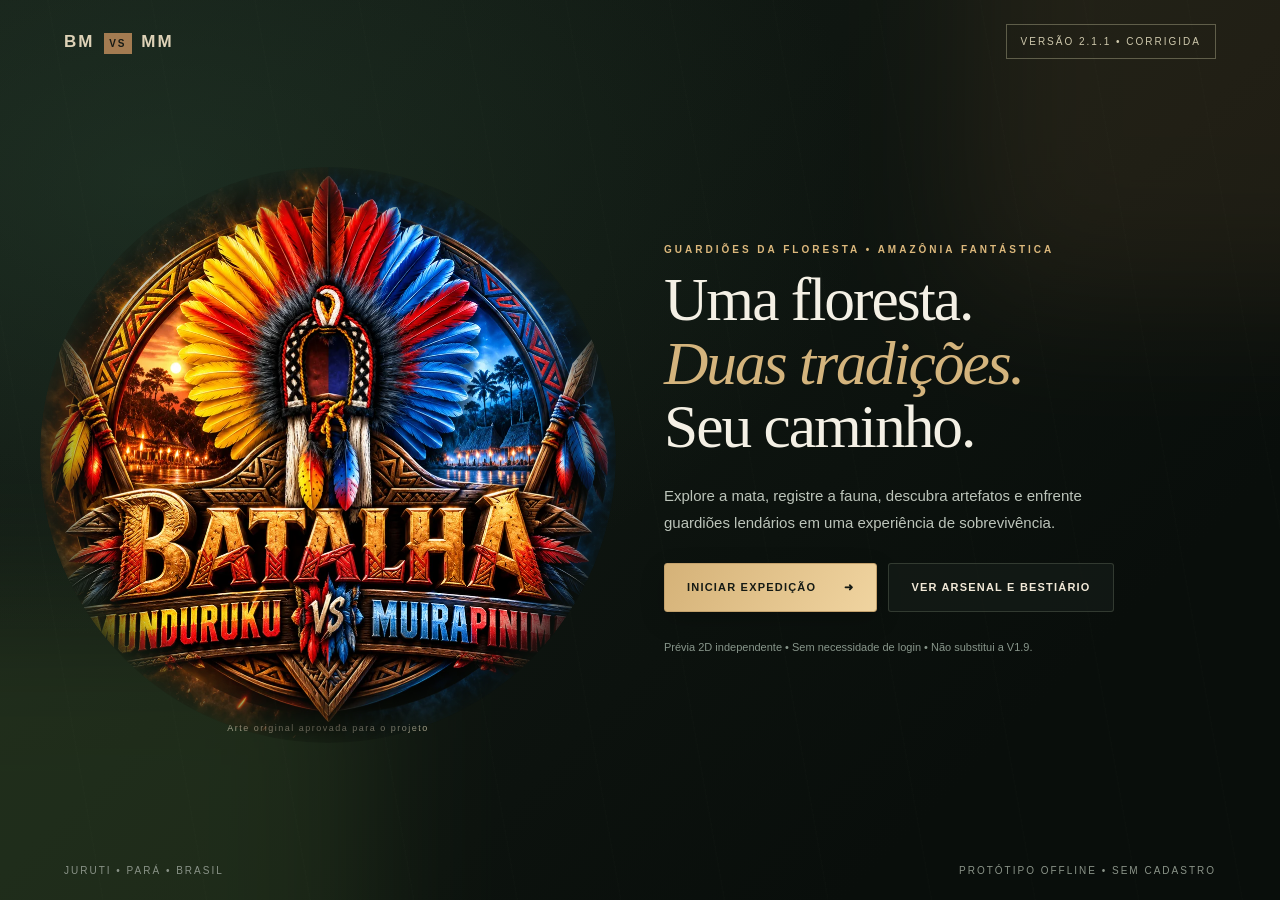
==== commit efe39c78: "Add files via upload" ====
--- a/index.html
+++ b/index.html
@@ -1,13 +1,80 @@
 <!doctype html>
-<html lang="pt-BR"><head><meta charset="utf-8"><meta name="viewport" content="width=device-width,initial-scale=1,viewport-fit=cover,user-scalable=no"><meta name="theme-color" content="#101713"><meta name="description" content="Batalha Munduruku vs Muirapinima — prévia jogável 2.1 Guardiões da Floresta."><link rel="manifest" href="manifest.webmanifest"><link rel="icon" href="assets/icon.svg" type="image/svg+xml"><link rel="stylesheet" href="styles.css"><title>Batalha Munduruku vs Muirapinima • 2.1</title></head><body>
+<html lang="pt-BR"><head><meta charset="utf-8"><meta name="viewport" content="width=device-width,initial-scale=1,viewport-fit=cover,user-scalable=no"><meta name="theme-color" content="#101713"><meta name="description" content="Batalha Munduruku vs Muirapinima — prévia jogável 2.1 Guardiões da Floresta."><style>
+:root{--bg:#101612;--panel:#161e19;--panel2:#202922;--line:#5d665844;--gold:#dcb87c;--text:#f4f0e5;--muted:#aeb5a9;--green:#9cb790;--accent:#c79c61}*{box-sizing:border-box}html,body{margin:0;width:100%;height:100%;font-family:Inter,"Segoe UI",Roboto,Arial,sans-serif;color:var(--text);background:#0e1510;overflow:hidden}button,select{font:inherit;cursor:pointer}button:focus-visible,select:focus-visible{outline:2px solid #e6d19a;outline-offset:3px}.hidden{display:none!important}.screen{position:absolute;inset:0;overflow:hidden}#menu{background:radial-gradient(ellipse at 12% 20%,#31523b55,transparent 45%),linear-gradient(135deg,#151e17,#090e0b 80%)}#menu:after{content:"";position:absolute;inset:0;pointer-events:none;background:repeating-linear-gradient(80deg,transparent,transparent 100px,#a4b88c04 102px)}.ambient{position:absolute;width:600px;height:600px;filter:blur(72px);opacity:.18;pointer-events:none}.ambient1{background:#6b9448;left:-230px;bottom:-300px}.ambient2{background:#7f5c38;right:-280px;top:-300px}.topline,.menu-footer{display:flex;align-items:center;justify-content:space-between;position:absolute;left:5%;right:5%;z-index:2}.topline{top:24px}.menu-footer{bottom:24px;color:#8a9388;font-size:10px;letter-spacing:2px}.monogram{font-size:17px;font-weight:900;letter-spacing:2px;color:#ded2b7}.monogram b{font-size:10px;background:#a37b51;padding:5px;color:#161a15;margin:0 3px}.top-badge{font-size:10px;letter-spacing:2px;color:#cec8ac;border:1px solid #a8a58577;padding:11px 14px}.hero{position:relative;width:min(1200px,94%);height:100%;margin:auto;display:grid;grid-template-columns:1fr 1fr;align-items:center;gap:4%;padding:50px 0}.hero-visual{position:relative;min-width:0;text-align:center}.hero-visual img{width:min(100%,600px);max-height:75vh;object-fit:contain;filter:drop-shadow(0 20px 40px #0009);border-radius:50%;mask-image:radial-gradient(circle,#000 58%,transparent 73%)}.art-credit{display:block;color:#9f9c86;font-size:9px;letter-spacing:1.5px;margin-top:-4%}.hero-text{position:relative;z-index:1;max-width:560px}.overline{font-weight:800;font-size:10px;letter-spacing:3px;color:var(--gold);margin:0 0 13px}h1{font-family:Georgia,serif;font-size:clamp(38px,4.8vw,78px);line-height:1.04;letter-spacing:-2px;margin:0 0 24px;font-weight:500}h1 em{color:#d4b47d;font-weight:400}h2{font-family:Georgia,serif;font-size:36px;font-weight:500;margin:0 0 16px}.hero-text>p:not(.overline),.selection-title>p:last-child{font-size:15px;line-height:1.75;color:#bcc4ba;max-width:480px}.hero-actions{display:flex;gap:11px;flex-wrap:wrap;margin:27px 0}.primary,.ghost{font-size:11px;letter-spacing:1.2px;font-weight:800;border:1px solid #c3a16d;border-radius:3px;padding:17px 22px;display:inline-flex;justify-content:space-between;gap:28px;align-items:center}.primary{color:#151a14;background:linear-gradient(120deg,#d5b278,#f0d4a0);box-shadow:0 8px 25px #0003}.primary:hover{filter:brightness(1.09)}.ghost{color:#f1e8d7;background:#161c18b8;border-color:#838c754d}.smallprint{color:#88968b;font-size:11px;line-height:1.6}.subhead{padding:22px 4%;display:flex;align-items:center;justify-content:space-between;border-bottom:1px solid #79857525;color:#aab4a1;font-size:10px;letter-spacing:2px}.back{background:none;border:0;color:#e1ceb0;letter-spacing:1px}.selection-wrap{height:calc(100% - 60px);overflow:auto;max-width:1040px;margin:auto;padding:5vh 22px 30px}.selection-title{text-align:center;max-width:670px;margin:0 auto 32px}.selection-title>p:last-child{margin:auto}.select-grid{display:grid;grid-template-columns:repeat(3,1fr);gap:15px}.faction{background:linear-gradient(135deg,#222c25,#151c18);color:#f4eedd;border:1px solid #4d614d88;min-height:215px;border-radius:5px;padding:28px 16px;text-align:center;position:relative;overflow:hidden;display:flex;flex-direction:column;align-items:center;gap:13px}.faction:hover,.faction.selected{border-color:#e1bf88;box-shadow:inset 0 0 0 1px #bca27088,0 10px 32px #0006}.faction .flag{position:absolute;top:0;left:0;width:100%;height:4px}.warm{background:linear-gradient(90deg,#a5221a 50%,#e6bd42 50%)}.cool{background:linear-gradient(90deg,#1968a9 50%,#a81d27 50%)}.free{background:linear-gradient(90deg,#386e58,#9eb688)}.faction-icon{font-size:36px;color:#d8b981}.faction b{letter-spacing:2px;font-size:16px}.faction small{font-size:10px;color:#d7c7a9}.faction-desc{font-size:11px;color:#98a597;line-height:1.4}.class-form{margin:22px auto;display:flex;align-items:center;gap:16px;max-width:800px;justify-content:center}.class-form label{font-size:10px;letter-spacing:1.2px;color:#aebba6}.class-form select{padding:14px 25px;min-width:200px;color:#f5f0dc;background:#1f2b23;border:1px solid #64725a;border-radius:3px}#gameCanvas{width:100%;height:100%;display:block;background:#364634;touch-action:none}.screen-shade{pointer-events:none;position:absolute;inset:0;background:radial-gradient(ellipse,transparent 35%,#0d17144d),linear-gradient(to bottom,#050b0999,transparent 22%,transparent 73%,#07120a9c)}.game-head{position:absolute;top:0;left:0;right:0;display:flex;align-items:center;justify-content:space-between;gap:10px;padding:18px 22px}.brand{display:flex;gap:12px;align-items:center}.brandmark{background:#bd945d;border:1px solid #f3d9a1;padding:13px 10px;color:#172016;font-weight:900}.brand b{display:block;font-size:12px;letter-spacing:2px}.brand small{display:block;font-size:9px;letter-spacing:2px;color:#d3c6aa;margin-top:7px}.status-bar{display:flex;align-items:center;gap:17px}.status{display:flex;gap:8px;align-items:center;font-size:10px;font-weight:800;letter-spacing:1px}.meter{width:88px;height:7px;border:1px solid #c7d3c87a;background:#090e0b90}.meter i{height:100%;width:100%;display:block;background:linear-gradient(90deg,#c9483e,#e49475)}.meter.energy i{background:linear-gradient(90deg,#4b9b8a,#abca8c)}.hud-btn{background:#111a14bb;color:#fff;border:1px solid #d6d6c355;padding:10px;font-size:11px}.quest{position:absolute;top:96px;left:20px;background:linear-gradient(130deg,#18251ddf,#101813ca);border:1px solid #77816b77;width:260px;padding:18px;border-left:3px solid #bfa779;backdrop-filter:blur(9px)}.quest h3{font-size:17px;font-family:Georgia,serif;font-weight:500;margin:0 0 8px}.quest>p{font-size:11px;line-height:1.5;color:#c6d0c1;margin:0 0 10px}.quest-step{border-top:1px solid #b3bbac28;display:flex;justify-content:space-between;align-items:center;padding:9px 0;color:#b9c5b7;font-size:10px}.quest-step b{color:#f0d19a}.world-tags{position:absolute;bottom:88px;left:50%;transform:translateX(-50%);display:flex;gap:10px;font-size:10px;letter-spacing:2px;text-shadow:0 2px 4px #000b;white-space:nowrap}.world-tags span{padding:5px 9px;background:#101c1699}.bottom-ui{position:absolute;bottom:76px;left:20px;right:20px;display:flex;align-items:flex-end;justify-content:space-between;pointer-events:none}.bottom-ui>*{pointer-events:auto}.dpad{display:grid;grid-template-columns:repeat(3,45px);grid-template-rows:repeat(3,42px);gap:3px;grid-template-areas:". up ." "left . right" ". down ."}.dpad button{border-radius:8px;background:#0b1911b8;border:1px solid #d9e5ca66;color:#fff;font-size:16px;touch-action:none;user-select:none}.dpad [data-dir=up]{grid-area:up}.dpad [data-dir=down]{grid-area:down}.dpad [data-dir=left]{grid-area:left}.dpad [data-dir=right]{grid-area:right}.dpad button:active{background:#b39d6a}.action-cluster{display:flex;align-items:flex-end;gap:8px}.action{display:flex;flex-direction:column;align-items:center;justify-content:center;gap:5px;border:1px solid #c9d3b780;border-radius:50%;background:#1d2c22de;color:#eee6d1;width:74px;height:74px;box-shadow:0 8px 20px #0006}.action span{font-size:25px}.action small{font-size:7px;line-height:1.2;text-align:center;max-width:58px;font-weight:800}.action.attack{background:#764131dc;border-color:#d8ad83}.game-nav{position:absolute;bottom:0;left:0;right:0;display:flex;justify-content:center;gap:0;border-top:1px solid #c6cfb13f;background:#121a14e8}.game-nav button{background:transparent;color:#e0d8c8;border:0;border-right:1px solid #c6cfb133;padding:15px 22px;font-size:10px;font-weight:800;letter-spacing:1px}.game-nav button:hover{background:#3b5040}.drawer-overlay{position:absolute;inset:0;background:#0308059a;z-index:5;backdrop-filter:blur(3px)}.drawer{position:absolute;right:0;top:0;bottom:0;width:min(480px,100%);background:linear-gradient(135deg,#1c2a21,#111b16);z-index:6;border-left:1px solid #9f977360;display:flex;flex-direction:column;box-shadow:-25px 0 70px #0009}.drawer-head{padding:25px 25px 15px;border-bottom:1px solid #84957755;display:flex;justify-content:space-between;align-items:flex-start}.drawer-head h2{font-size:31px;margin:0}.drawer-head button{background:none;color:#fff;border:1px solid #a5b39f55;padding:10px}#drawerContent{padding:18px 23px 30px;overflow-y:auto;flex:1}.catalog-row{display:flex;gap:15px;align-items:center;border:1px solid #71836d55;padding:11px;margin-bottom:9px;background:#2d3c3050}.weapon-art{flex:0 0 66px;width:66px;height:66px;border:1px solid #9fb29355;background:radial-gradient(circle at 40% 25%,#526453,#142019);display:grid;place-items:center}.weapon-art svg{width:60px;height:60px}.catalog-details{flex:1;min-width:0}.catalog-details strong{display:block;font-size:14px;color:#e9e6d8}.catalog-details small{display:block;color:#b7bdad;font-size:10px;margin:5px 0;line-height:1.45}.meta{font-size:9px;letter-spacing:1px;color:#d0b98e;text-transform:uppercase}.equip-btn,.thin-btn{border:1px solid #9db28d6f;background:#2a3e31;color:#e5e6d8;padding:7px 10px;font-size:10px;font-weight:800;margin-top:7px}.equip-btn.active{background:#ad996f;color:#192117}.group-pills{display:flex;gap:6px;flex-wrap:wrap;margin-bottom:17px}.pill{border:1px solid #a5b49a44;padding:7px 10px;background:#18261e;color:#d0d8c7;font-size:10px}.pill.active{color:#121b14;background:#cfb785}.creature-sign{flex:0 0 60px;height:65px;display:grid;place-items:center;background:radial-gradient(circle,#395344,#1a2921);border:1px solid #8ca48455;color:#e3d1a8;font-family:Georgia,serif;font-size:34px}.creature-sign.danger{color:#b99483}.creature-sign.boss{color:#d7ae76;background:radial-gradient(circle,#50412b,#24201c)}.locked{opacity:.7}.progress{font-size:11px;color:#d5caad;margin:0 0 18px}.res-list{display:grid;grid-template-columns:repeat(2,1fr);gap:10px}.res-item{border:1px solid #798d7650;background:#27362966;padding:13px;display:flex;gap:12px;align-items:center}.res-item span{font-size:23px}.res-item strong{display:block;font-size:12px}.res-item small{display:block;color:#c3c9b9;font-size:11px;margin-top:5px}.notice{border-left:2px solid #d3b37c;padding:11px 15px;color:#c7d2c2;background:#27372b8a;font-size:12px;line-height:1.7;margin:0 0 16px}.menu-option{width:100%;padding:14px;text-align:left;background:#26382b;border:1px solid #7d916f77;color:#fff;font-weight:750;display:block;margin:9px 0}.map-preview{background:#1b2c23;border:1px solid #a9be9c66;aspect-ratio:1.5;position:relative;overflow:hidden}.map-river{position:absolute;left:54%;top:-10%;height:140%;width:22%;background:#476f6f;transform:rotate(-10deg);border:8px solid #8c9274}.map-dot{position:absolute;border-radius:50%;background:#e2c278;box-shadow:0 0 0 8px #ebddaa33;width:13px;height:13px;transform:translate(-50%,-50%)}.modal-overlay{position:absolute;z-index:8;inset:0;background:#030904d9;display:grid;place-items:center;padding:20px}.modal{width:min(480px,100%);padding:35px;background:linear-gradient(135deg,#26362b,#142019);border:1px solid #bdac82;box-shadow:0 20px 70px #0008}.modal p{color:#d4dbca;font-size:14px;line-height:1.7}.modal button{margin-top:15px}#toast{position:absolute;top:80px;left:50%;transform:translateX(-50%);padding:11px 20px;background:#1a2b1be9;border:1px solid #ccbd8b;color:#f7ecd0;font-size:12px;font-weight:700;opacity:0;transition:opacity .25s;pointer-events:none;z-index:3;max-width:75%;text-align:center}#toast.visible{opacity:1}@media(max-width:800px){.hero{grid-template-columns:1fr;gap:0;display:flex;flex-direction:column;justify-content:center;padding:60px 14px 48px}.hero-visual img{width:min(56vw,360px);max-height:42vh}.art-credit{display:none}.hero-text{text-align:center}.hero-text h1{font-size:clamp(30px,6vw,45px);margin-bottom:12px}.hero-text>p:not(.overline){font-size:12px;line-height:1.6;margin:auto}.hero-actions{justify-content:center;margin:18px 0}.topline{top:12px}.menu-footer{bottom:8px}.top-badge{font-size:8px}.primary,.ghost{padding:13px 16px;letter-spacing:.6px}.select-grid{gap:8px}.faction{padding:17px 7px;min-height:170px}.faction b{font-size:11px}.faction-icon{font-size:26px}.faction-desc{font-size:9px}.class-form{flex-wrap:wrap}.selection-title{margin-bottom:18px}.quest{top:70px;left:10px;width:210px;padding:11px}.quest h3{font-size:14px}.brand b{font-size:10px}.brand small{font-size:8px}.game-head{padding:9px}.status-bar{gap:6px}.status{font-size:8px;gap:4px}.meter{width:55px}.status-bar .energy{display:none}.game-nav button{padding:12px;font-size:9px}.world-tags{bottom:65px}.bottom-ui{bottom:57px;left:7px;right:7px}.action{width:59px;height:59px}.action span{font-size:19px}.action small{font-size:6px}.dpad{grid-template-columns:repeat(3,38px);grid-template-rows:repeat(3,37px)}.menu-footer{font-size:7px}}@media(max-height:540px){.quest{top:66px;transform:scale(.77);transform-origin:top left}.hero-visual img{width:35vw;max-height:73vh}.hero{flex-direction:row}.hero-text{text-align:left}.hero-text h1{font-size:38px}.hero-actions{justify-content:flex-start}.topline{top:8px}.menu-footer{bottom:5px}.world-tags{display:none}.game-nav button{padding:9px 15px}.bottom-ui{bottom:40px}.dpad{grid-template-columns:repeat(3,36px);grid-template-rows:repeat(3,32px)}}
+
+.creature-sign svg{width:60px;height:60px;filter:drop-shadow(0 3px 3px #080e0a80)}
+@media(max-width:800px){.world-tags{display:none}}
+
+</style><title>Batalha Munduruku vs Muirapinima • 2.1.1</title><style>
+@media (max-width: 800px) and (orientation: portrait){
+ #menu{overflow-y:auto;}
+ .hero{height:auto;min-height:100%;padding:76px 0 57px;justify-content:flex-start;gap:10px;}
+ .hero-visual{min-height:135px;display:flex;align-items:center;justify-content:center;}
+ .hero-visual img{width:min(58vw,240px);max-height:26vh;}
+ .hero-text{width:100%;}
+ .hero-text h1{font-size:clamp(32px,7vw,48px);}
+ .hero-actions{display:flex;flex-direction:column;align-items:center;gap:12px;}
+ .hero-actions button{width:min(100%,300px);min-height:52px;justify-content:center;}
+ .topline{left:4%;right:4%;}
+ .top-badge{padding:7px;letter-spacing:1px;}
+ .menu-footer{position:relative;margin:18px 5% 12px;left:auto;right:auto;bottom:auto;gap:10px;}
+ .select-grid{grid-template-columns:1fr;}
+ .faction{min-height:105px;padding:12px;gap:5px;}
+ .faction-icon{font-size:24px;}
+ .class-form{flex-direction:column;}
+ .subhead{font-size:9px;letter-spacing:1px;}
+ .selection-wrap{height:calc(100% - 60px);}
+}
+@media (max-width: 420px){.brand b{font-size:8px}.brandmark{padding:7px 6px}.status-bar .status:not(:first-child){display:none}.quest{width:185px}.game-nav button{padding:10px 8px;font-size:8px}.action{width:54px;height:54px}.action small{font-size:5px}}
+</style></head><body>
+<div aria-hidden="true" style="position:absolute;width:0;height:0;overflow:hidden;pointer-events:none"><svg xmlns="http://www.w3.org/2000/svg" viewBox="0 0 120 120">
+<defs>
+ <linearGradient id="steel" x1="0" y1="0" x2="1" y2="1"><stop stop-color="#f8f4df"/><stop offset=".32" stop-color="#a2aaa4"/><stop offset=".63" stop-color="#555f64"/><stop offset="1" stop-color="#c6c7b5"/></linearGradient>
+ <linearGradient id="wood" x1="0" y1="0" x2="1" y2="1"><stop stop-color="#c99a65"/><stop offset=".52" stop-color="#684c33"/><stop offset="1" stop-color="#30251f"/></linearGradient>
+ <radialGradient id="gem"><stop stop-color="#e5f9ff"/><stop offset=".4" stop-color="#58b5bc"/><stop offset="1" stop-color="#23414b"/></radialGradient>
+</defs>
+<symbol id="facao" viewBox="0 0 120 120"><g transform="rotate(42 60 60)"><path d="M53 11 Q62 2 68 12 L68 75 Q60 82 53 74Z" fill="url(#steel)" stroke="#2d3033" stroke-width="2"/><path d="M55 12 L55 70" stroke="#fff" opacity=".55"/><path d="M49 72 H73 L71 78 H49Z" fill="#ae9667"/><rect x="54" y="78" width="14" height="27" rx="4" fill="url(#wood)" stroke="#382817" stroke-width="2"/><path d="M57 84 H65M57 91H65M57 98H65" stroke="#bd9a70"/></g></symbol>
+<symbol id="lanca" viewBox="0 0 120 120"><g transform="rotate(43 60 60)"><path d="M56 30 L60 6 L64 30 L60 43Z" fill="url(#steel)" stroke="#555" stroke-width="1.5"/><path d="M57 34 L63 34 65 108 55 108Z" fill="url(#wood)" stroke="#463122"/><path d="M56 43L64 49M56 50L64 56M56 57L64 63" stroke="#c2a77b" stroke-width="2"/></g></symbol>
+<symbol id="arco" viewBox="0 0 120 120"><path d="M35 11 Q96 60 35 110" fill="none" stroke="#281d18" stroke-width="12" stroke-linecap="round"/><path d="M35 11 Q96 60 35 110" fill="none" stroke="url(#wood)" stroke-width="8" stroke-linecap="round"/><path d="M35 11L35 110" stroke="#d5c4a1" stroke-width="1.6"/><path d="M15 60H112" stroke="#d0c9af" stroke-width="2"/><path d="M104 55L112 60L104 65" fill="none" stroke="#aab0aa" stroke-width="3"/><path d="M19 60L11 54L15 60L11 66Z" fill="#9e7254"/></symbol>
+<symbol id="tacape" viewBox="0 0 120 120"><g transform="rotate(42 60 60)"><path d="M46 14Q60 3 74 14L72 68Q60 78 48 68Z" fill="url(#wood)" stroke="#382820" stroke-width="3"/><path d="M52 19Q60 26 68 19M50 40Q60 47 70 40M51 57Q60 64 69 57" stroke="#c19768" stroke-width="2" fill="none"/><rect x="55" y="72" width="10" height="36" rx="4" fill="#70513c"/><path d="M55 81H65M55 88H65M55 95H65" stroke="#d5b88a" stroke-width="2"/></g></symbol>
+<symbol id="machadinha" viewBox="0 0 120 120"><g transform="rotate(38 60 60)"><rect x="56" y="14" width="10" height="92" rx="3" fill="url(#wood)" stroke="#36251d" stroke-width="2"/><path d="M60 21Q31 10 19 29Q27 44 60 45L81 40L81 24Z" fill="url(#steel)" stroke="#414647" stroke-width="2"/><path d="M24 30Q43 25 59 30" stroke="#e1e4e0" fill="none" opacity=".65"/><path d="M55 80L66 83M55 88L66 91M55 96L66 99" stroke="#d1b28d" stroke-width="2"/></g></symbol>
+<symbol id="amuleto" viewBox="0 0 120 120"><path d="M60 13L100 39L89 87L60 109L31 87L20 39Z" fill="#342f27" stroke="#d7b46a" stroke-width="4"/><path d="M60 25L86 43L79 80L60 96L41 80L34 43Z" fill="url(#gem)" stroke="#88c8c4" stroke-width="2"/><path d="M66 31L50 59H65L53 89L80 53H62Z" fill="#f1edbd" stroke="#8ddbe0" stroke-width="1"/></symbol>
+</svg>
+<svg xmlns="http://www.w3.org/2000/svg" viewBox="0 0 120 120"><defs>
+<linearGradient id="fur" x1="0" x2="1" y1="0" y2="1"><stop stop-color="#d1ad7d"/><stop offset="1" stop-color="#5c5840"/></linearGradient>
+<linearGradient id="scale" x1="0" x2="1" y1="0" y2="1"><stop stop-color="#98ac85"/><stop offset="1" stop-color="#395447"/></linearGradient>
+<linearGradient id="feather" x1="0" x2="1" y1="0" y2="1"><stop stop-color="#d2b784"/><stop offset="1" stop-color="#447364"/></linearGradient>
+</defs>
+<symbol id="capivara" viewBox="0 0 120 120"><path d="M20 77Q7 67 21 48Q31 31 61 36Q80 35 89 48L105 52Q112 62 104 69L85 72L83 92H73L70 75H43L41 92H31L30 73Z" fill="url(#fur)" stroke="#312e24" stroke-width="3"/><circle cx="93" cy="55" r="3" fill="#1c201b"/><circle cx="79" cy="43" r="5" fill="#a9845b"/></symbol>
+<symbol id="anta" viewBox="0 0 120 120"><path d="M14 53Q25 28 58 39Q79 32 92 46L101 63Q104 83 96 86Q92 87 91 77L82 72L78 97H68L64 76L39 79L36 96H27L24 74Q13 70 14 53Z" fill="url(#fur)" stroke="#3a3426" stroke-width="3"/><path d="M77 40Q96 40 101 51L110 80Q104 88 97 82L88 55Z" fill="#ab9c82" stroke="#333" stroke-width="2"/><circle cx="91" cy="49" r="3" fill="#141914"/></symbol>
+<symbol id="cutia" viewBox="0 0 120 120"><path d="M22 84Q8 69 24 53Q45 30 72 46Q92 48 100 65Q104 83 83 85L76 99H67L67 85H45L41 98H32L31 85Z" fill="url(#fur)" stroke="#45362b" stroke-width="3"/><path d="M82 53L85 38Q91 29 97 44L96 56" fill="#9f7856"/><circle cx="93" cy="64" r="3"/></symbol>
+<symbol id="macaco" viewBox="0 0 120 120"><path d="M42 59Q14 49 17 28Q22 15 32 19Q41 26 33 35Q27 41 25 31" fill="none" stroke="#a78f65" stroke-width="9" stroke-linecap="round"/><path d="M43 43Q59 28 76 40L85 65L76 88H44L35 67Z" fill="#806d51"/><path d="M54 41Q63 34 72 42L77 53L69 68L54 64Z" fill="#c0a27a"/><circle cx="58" cy="51" r="3"/><circle cx="69" cy="51" r="3"/><path d="M44 72L32 94M76 73L88 93" stroke="#806d51" stroke-width="10" stroke-linecap="round"/></symbol>
+<symbol id="bird" viewBox="0 0 120 120"><path d="M22 75Q34 42 57 44L80 24Q83 50 70 62Q96 59 110 78Q88 83 70 71Q52 91 38 97L45 72Z" fill="url(#feather)" stroke="#274c44" stroke-width="3"/><path d="M58 44L73 40L59 53" fill="#d9c090"/><circle cx="66" cy="47" r="2" fill="#152b26"/><path d="M42 62L11 53L40 73" fill="#b9945f"/></symbol>
+<symbol id="turtle" viewBox="0 0 120 120"><ellipse cx="59" cy="66" rx="35" ry="26" fill="url(#scale)" stroke="#9faa81" stroke-width="4"/><path d="M45 47L40 66L55 85M72 44L82 66L64 88M41 65L81 67" fill="none" stroke="#b3bd8d" stroke-width="3"/><path d="M87 59Q110 57 108 67Q100 76 87 68" fill="#86a48b"/><path d="M34 48L24 39M32 84L22 92M77 84L90 95" stroke="#86a48b" stroke-width="9" stroke-linecap="round"/></symbol>
+<symbol id="deer" viewBox="0 0 120 120"><path d="M21 60Q31 44 69 51L82 47L94 35L100 49L91 60L83 69L75 67L73 99H65L65 70H42L38 99H30L30 68Z" fill="url(#fur)" stroke="#493e31" stroke-width="3"/><path d="M91 38L84 19L77 13M91 38L102 24L109 22" fill="none" stroke="#a7a081" stroke-width="4" stroke-linecap="round"/><circle cx="92" cy="51" r="3"/></symbol>
+<symbol id="jacare" viewBox="0 0 120 120"><path d="M7 65L32 60Q31 40 58 41Q78 39 89 52L115 54Q118 67 100 69L83 66Q68 77 53 71L31 72L9 81L29 67Z" fill="url(#scale)" stroke="#253f34" stroke-width="3"/><path d="M89 57L114 58" stroke="#d3d4ab" stroke-width="2"/><circle cx="87" cy="49" r="3" fill="#d8b879"/><path d="M51 43L54 37L58 42M62 42L65 34L68 43" fill="#acc097"/></symbol>
+<symbol id="snake" viewBox="0 0 120 120"><path d="M28 93Q8 78 31 62Q56 48 69 70Q83 88 62 91Q38 95 39 78Q40 59 63 51Q80 45 74 30L87 20Q96 40 82 54Q69 66 60 60Q51 59 47 78Q46 85 58 82Q67 78 59 71Q47 62 34 79Q30 84 36 89Z" fill="none" stroke="#203d31" stroke-width="17" stroke-linecap="round"/><path d="M28 93Q8 78 31 62Q56 48 69 70Q83 88 62 91Q38 95 39 78Q40 59 63 51Q80 45 74 30L87 20" fill="none" stroke="url(#scale)" stroke-width="12" stroke-linecap="round"/><circle cx="88" cy="18" r="2.5"/></symbol>
+<symbol id="fish" viewBox="0 0 120 120"><path d="M28 63L8 38L11 84L29 67Q65 24 100 61Q66 100 28 63Z" fill="url(#scale)" stroke="#35544c" stroke-width="3"/><path d="M47 43L59 27L69 41M49 81L64 96L75 79" fill="#658e80"/><circle cx="87" cy="57" r="4" fill="#f6dfa3"/><path d="M38 61Q63 72 91 64" stroke="#c0c9aa" fill="none" stroke-width="2"/></symbol>
+<symbol id="eel" viewBox="0 0 120 120"><path d="M15 94Q4 70 33 74Q59 83 62 59Q62 39 83 44Q103 48 104 25" fill="none" stroke="#476e66" stroke-width="20" stroke-linecap="round"/><path d="M15 94Q4 70 33 74Q59 83 62 59Q62 39 83 44Q103 48 104 25" fill="none" stroke="#9caf89" stroke-width="7" stroke-linecap="round"/><path d="M29 24L48 40L38 55L65 65L55 42L66 29" fill="none" stroke="#e9d597" stroke-width="4"/><circle cx="101" cy="21" r="3"/></symbol>
+<symbol id="spider" viewBox="0 0 120 120"><ellipse cx="67" cy="63" rx="22" ry="26" fill="#665344" stroke="#b7a16c" stroke-width="3"/><circle cx="43" cy="62" r="12" fill="#4c4438"/><path d="M54 55L27 38L13 48M53 65L20 61L8 72M54 75L29 86L22 100M83 52L100 36L111 41M86 61L111 62M83 76L103 88L111 98" fill="none" stroke="#ae8e69" stroke-linecap="round" stroke-width="6"/><circle cx="38" cy="59" r="2" fill="#e7c79a"/></symbol>
+<symbol id="scorpion" viewBox="0 0 120 120"><path d="M40 67Q62 37 78 66L64 88H47Z" fill="#8d7250"/><path d="M64 52Q105 28 92 15Q84 11 80 28" fill="none" stroke="#b89a6a" stroke-width="11" stroke-linecap="round"/><path d="M35 62L15 43L10 56L27 70M80 62L102 44L111 57L88 70M42 80L27 93M73 80L91 93" fill="none" stroke="#927a56" stroke-width="6" stroke-linecap="round"/></symbol>
+<symbol id="insect" viewBox="0 0 120 120"><ellipse cx="60" cy="63" rx="14" ry="23" fill="#8b7955"/><ellipse cx="54" cy="45" rx="24" ry="14" transform="rotate(-30 54 45)" fill="#d5ceb0aa"/><ellipse cx="73" cy="45" rx="24" ry="14" transform="rotate(30 73 45)" fill="#d5ceb0aa"/><path d="M50 70L25 88M70 70L95 88M50 54L27 42M70 54L92 42" stroke="#c2ac7c" stroke-width="4"/><circle cx="59" cy="52" r="6" fill="#414033"/></symbol>
+<symbol id="mapinguari" viewBox="0 0 120 120"><path d="M24 101L17 52Q24 18 57 19Q94 18 101 54L94 103L80 103L74 72L45 72L39 103Z" fill="#696148" stroke="#d2ab70" stroke-width="3"/><path d="M34 30L27 18M47 23L40 9M69 22L77 9M83 30L98 18" stroke="#b29a72" stroke-width="8" stroke-linecap="round"/><path d="M40 47Q60 40 81 47L78 68L43 68Z" fill="#a28865"/><path d="M47 53L57 58M72 53L64 58" stroke="#231e18" stroke-width="4"/><path d="M48 81L38 96M79 81L90 96" stroke="#d2b98a" stroke-width="7"/></symbol>
+<symbol id="curupira" viewBox="0 0 120 120"><path d="M32 20Q39 5 49 17L62 9L70 20L83 15L84 39L76 56H37Z" fill="#b97950"/><circle cx="59" cy="42" r="19" fill="#bca07a"/><path d="M43 64L77 64L88 94L68 94L65 76L53 76L46 94L27 94Z" fill="#49715a"/><path d="M46 94L26 100M75 94L95 100" stroke="#ccbd91" stroke-width="9" stroke-linecap="round"/><circle cx="52" cy="42" r="2.5"/><circle cx="66" cy="42" r="2.5"/></symbol>
+<symbol id="jurupari" viewBox="0 0 120 120"><path d="M23 107L29 51Q35 14 59 10Q88 12 92 52L99 107Z" fill="#3a3c38" stroke="#c5a66d" stroke-width="3"/><path d="M42 34L60 20L81 35L77 64L60 82L42 62Z" fill="#a38b65"/><path d="M49 46L56 51M71 46L64 51" stroke="#222e2a" stroke-width="5"/><path d="M42 62L59 68L77 62" fill="none" stroke="#43392e" stroke-width="4"/><path d="M32 87L18 102M88 87L103 102" stroke="#bf995d" stroke-width="6"/></symbol>
+<symbol id="matinta" viewBox="0 0 120 120"><path d="M21 102Q22 59 45 40L39 25Q60 5 82 25L77 40Q102 64 101 102Z" fill="#3a4d4a" stroke="#c0ae91" stroke-width="2"/><path d="M47 38Q59 29 71 38L69 56L50 56Z" fill="#b9aa90"/><path d="M53 42L56 45M65 42L62 45" stroke="#272b29" stroke-width="3"/><path d="M32 75L13 99M90 75L110 99" fill="none" stroke="#9a9582" stroke-width="5"/></symbol>
+<symbol id="saci" viewBox="0 0 120 120"><path d="M42 38L55 8Q76 19 74 38Z" fill="#b54b3a" stroke="#e1a076" stroke-width="2"/><circle cx="57" cy="49" r="18" fill="#a17a59"/><path d="M44 67Q62 58 78 67L84 89L62 95L35 88Z" fill="#aa5546"/><path d="M58 91L55 110" stroke="#bf9871" stroke-width="11" stroke-linecap="round"/><path d="M30 100Q14 80 34 69" fill="none" stroke="#d9b778" stroke-width="3" stroke-dasharray="3 4"/><circle cx="52" cy="48" r="2"/><circle cx="64" cy="48" r="2"/></symbol>
+</svg>
+</div>
 <div id="shell">
 <section id="menu" class="screen" aria-label="Menu principal">
  <div class="ambient ambient1"></div><div class="ambient ambient2"></div>
- <header class="topline"><span class="monogram">BM <b>VS</b> MM</span><span class="top-badge">PRÉVIA JOGÁVEL • V2.1</span></header>
+ <header class="topline"><span class="monogram">BM <b>VS</b> MM</span><span class="top-badge">VERSÃO 2.1.1 • CORRIGIDA</span></header>
  <div class="hero">
-  <div class="hero-visual"><img src="assets/logo-aprovado.webp" alt="Arte aprovada do jogo Batalha Munduruku vs Muirapinima"><span class="art-credit">Arte original aprovada para o projeto</span></div>
-  <div class="hero-text"><p class="overline">GUARDIÕES DA FLORESTA • AMAZÔNIA FANTÁSTICA</p><h1>Uma floresta.<br><em>Duas tradições.</em><br>Seu caminho.</h1><p>Explore a mata, registre a fauna, descubra artefatos e enfrente guardiões lendários em uma experiência de sobrevivência.</p><div class="hero-actions"><button id="btnStart" class="primary">INICIAR EXPEDIÇÃO <span>➜</span></button><button id="btnCollection" class="ghost">VER ARSENAL E BESTIÁRIO</button></div><div class="smallprint">Demonstração independente em 2D com interface renovada. Não substitui a versão 1.9.</div></div>
+  <div class="hero-visual"><img src="[data-uri]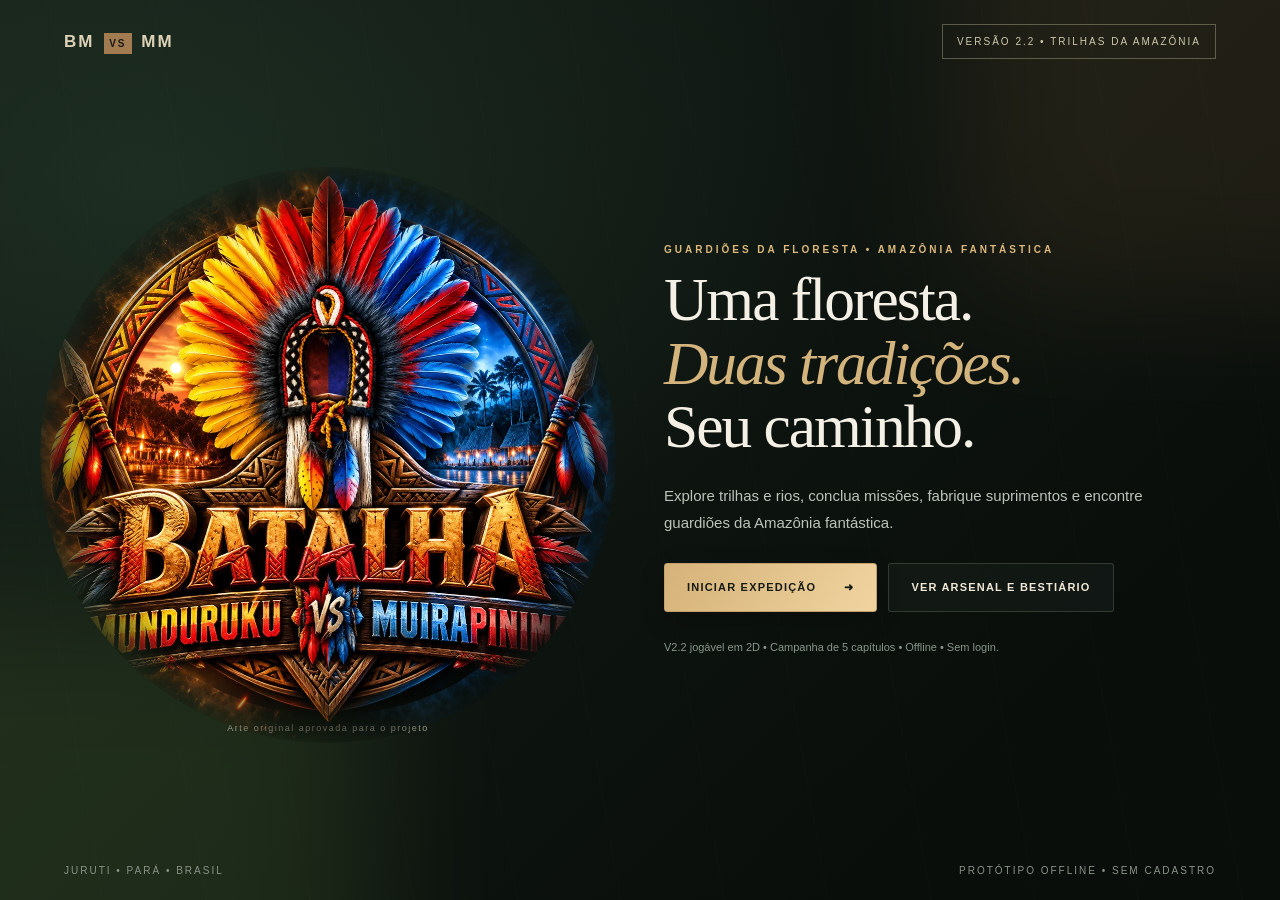
==== commit 4f6983ff: "Add files via upload" ====
--- a/index.html
+++ b/index.html
@@ -5,7 +5,7 @@
 .creature-sign svg{width:60px;height:60px;filter:drop-shadow(0 3px 3px #080e0a80)}
 @media(max-width:800px){.world-tags{display:none}}
 
-</style><title>Batalha Munduruku vs Muirapinima • 2.1.1</title><style>
+</style><title>Batalha Munduruku vs Muirapinima • 2.2</title><style>
 @media (max-width: 800px) and (orientation: portrait){
  #menu{overflow-y:auto;}
  .hero{height:auto;min-height:100%;padding:76px 0 57px;justify-content:flex-start;gap:10px;}
@@ -26,6 +26,36 @@
  .selection-wrap{height:calc(100% - 60px);}
 }
 @media (max-width: 420px){.brand b{font-size:8px}.brandmark{padding:7px 6px}.status-bar .status:not(:first-child){display:none}.quest{width:185px}.game-nav button{padding:10px 8px;font-size:8px}.action{width:54px;height:54px}.action small{font-size:5px}}
+
+/* V2.2 — diary, minimap, camp survival and readable mobile UI */
+.quest-v22{width:clamp(186px,28vw,257px);max-width:calc(100vw - 150px);z-index:8}
+.quest-top{display:flex;align-items:center;gap:6px;justify-content:space-between;margin-bottom:5px}
+.quest-v22 h3{font-size:clamp(13px,1.35vw,17px);line-height:1.15;margin:5px 0}
+.quest-v22 p{font-size:11px;line-height:1.4;margin:5px 0 8px}
+.quest-journal{background:#164e3988;color:#f6ddaa;border:1px solid #bba06b7d;border-radius:5px;padding:5px 7px;font-size:9px;letter-spacing:0.6px;cursor:pointer}
+.quest-v22 .quest-step{display:flex;gap:8px;justify-content:space-between;padding:5px 0;font-size:10px;align-items:center}
+.quest-v22 .quest-step[hidden]{display:none!important}
+.quest-v22 .quest-step span{max-width:70%}.quest-v22 .quest-step b{white-space:nowrap}
+.quest-v22 .completed{color:#9be7ab}
+.radar-box{position:absolute;top:73px;right:14px;z-index:7;width:145px;min-height:131px;background:linear-gradient(155deg,#10291fef,#071710f5);border:1px solid #c7b57a8c;border-radius:11px;color:#e1d8ae;padding:7px 8px;box-shadow:0 6px 30px #0009;cursor:pointer}
+.radar-heading{display:block;font-size:9px;letter-spacing:1.3px;text-align:left;margin-bottom:2px}.radar-box canvas{width:100%;height:80px;display:block;border-radius:5px}
+.radar-meters{font-size:9px;display:block;text-align:left;margin-top:4px;font-weight:600;color:#aee2c6}
+.survival-readout{position:absolute;z-index:7;right:14px;top:213px;display:flex;flex-direction:column;gap:3px;color:#f6edd2;font-size:9px;font-weight:700;text-shadow:0 1px 3px #000;background:#081c18b0;border-radius:7px;padding:7px 9px}
+.survival-readout button{border:1px solid #acb77a;background:#1a3e32;color:#f1e3b2;font-size:10px;border-radius:4px;padding:6px 8px;margin-top:4px;cursor:pointer}
+.v22-mission{background:#172b21;padding:13px;border:1px solid #536f56;border-radius:10px;margin-bottom:9px}
+.v22-mission.active{border-color:#e3c174;background:#23382c}.v22-mission.done{opacity:.76;border-color:#437956}
+.v22-mission strong{font-size:15px;color:#f2e6c2}.v22-mission p{font-size:12px;line-height:1.5;margin:6px 0}.v22-mission small{display:block;color:#b7c3a7}
+.v22-recipe{border:1px solid #5c7359;background:#15291e;border-radius:9px;padding:12px;margin:9px 0;display:flex;justify-content:space-between;align-items:center;gap:10px}
+.v22-recipe h4{margin:2px 0 5px;font-size:14px;color:#ecd4a5}.v22-recipe p{margin:0;font-size:11px;color:#c3cfba;line-height:1.4}
+.v22-recipe button,.v22-utility{padding:10px 13px;border:1px solid #b7a16b;background:#264332;color:#f8e0a5;border-radius:7px;min-height:42px;cursor:pointer}
+.v22-recipe button:disabled{opacity:.4;cursor:not-allowed}
+.v22-flex{display:flex;flex-wrap:wrap;gap:9px;margin:10px 0}.v22-utility{flex:1}
+.v22-map{position:relative;width:100%;aspect-ratio:2.15/1;background:#132c27;border:1px solid #73876c;border-radius:12px;overflow:hidden;margin:12px 0}
+.v22-map canvas{display:block;width:100%;height:100%}.v22-map-note{font-size:12px;color:#cfdec4}
+@media(max-width:800px){.quest-v22{top:66px;left:8px;width:205px;max-width:calc(100vw - 130px);padding:10px}.quest-v22 h3{font-size:14px}.quest-v22 p{font-size:10px}.quest-v22 .quest-step{font-size:9px;padding:3px 0}.radar-box{top:69px;right:8px;width:111px;min-height:113px;padding:6px}.radar-box canvas{height:66px}.radar-heading{font-size:7px}.survival-readout{top:187px;right:8px;font-size:8px;padding:6px}.game-nav button{padding:10px 5px!important;font-size:8px!important}.quest-journal{font-size:8px;padding:4px}}
+@media(max-width:380px){.quest-v22{width:175px;max-width:calc(100vw - 113px);padding:8px}.quest-v22 .quest-step{font-size:8px}.quest-v22 h3{font-size:12px}.quest-v22 p{font-size:9px}.radar-box{width:95px;min-height:108px}.radar-box canvas{height:59px}.survival-readout{top:177px}.game-nav button{font-size:7px!important}}
+@media(max-height:560px) and (orientation:landscape){.quest-v22{top:55px;transform:scale(.75);transform-origin:top left;max-width:260px}.radar-box{top:60px;transform:scale(.8);transform-origin:top right}.survival-readout{display:none}}
+
 </style></head><body>
 <div aria-hidden="true" style="position:absolute;width:0;height:0;overflow:hidden;pointer-events:none"><svg xmlns="http://www.w3.org/2000/svg" viewBox="0 0 120 120">
 <defs>
@@ -69,10 +99,10 @@
 <div id="shell">
 <section id="menu" class="screen" aria-label="Menu principal">
  <div class="ambient ambient1"></div><div class="ambient ambient2"></div>
- <header class="topline"><span class="monogram">BM <b>VS</b> MM</span><span class="top-badge">VERSÃO 2.1.1 • CORRIGIDA</span></header>
+ <header class="topline"><span class="monogram">BM <b>VS</b> MM</span><span class="top-badge">VERSÃO 2.2 • TRILHAS DA AMAZÔNIA</span></header>
  <div class="hero">
   <div class="hero-visual"><img src="[data-uri]